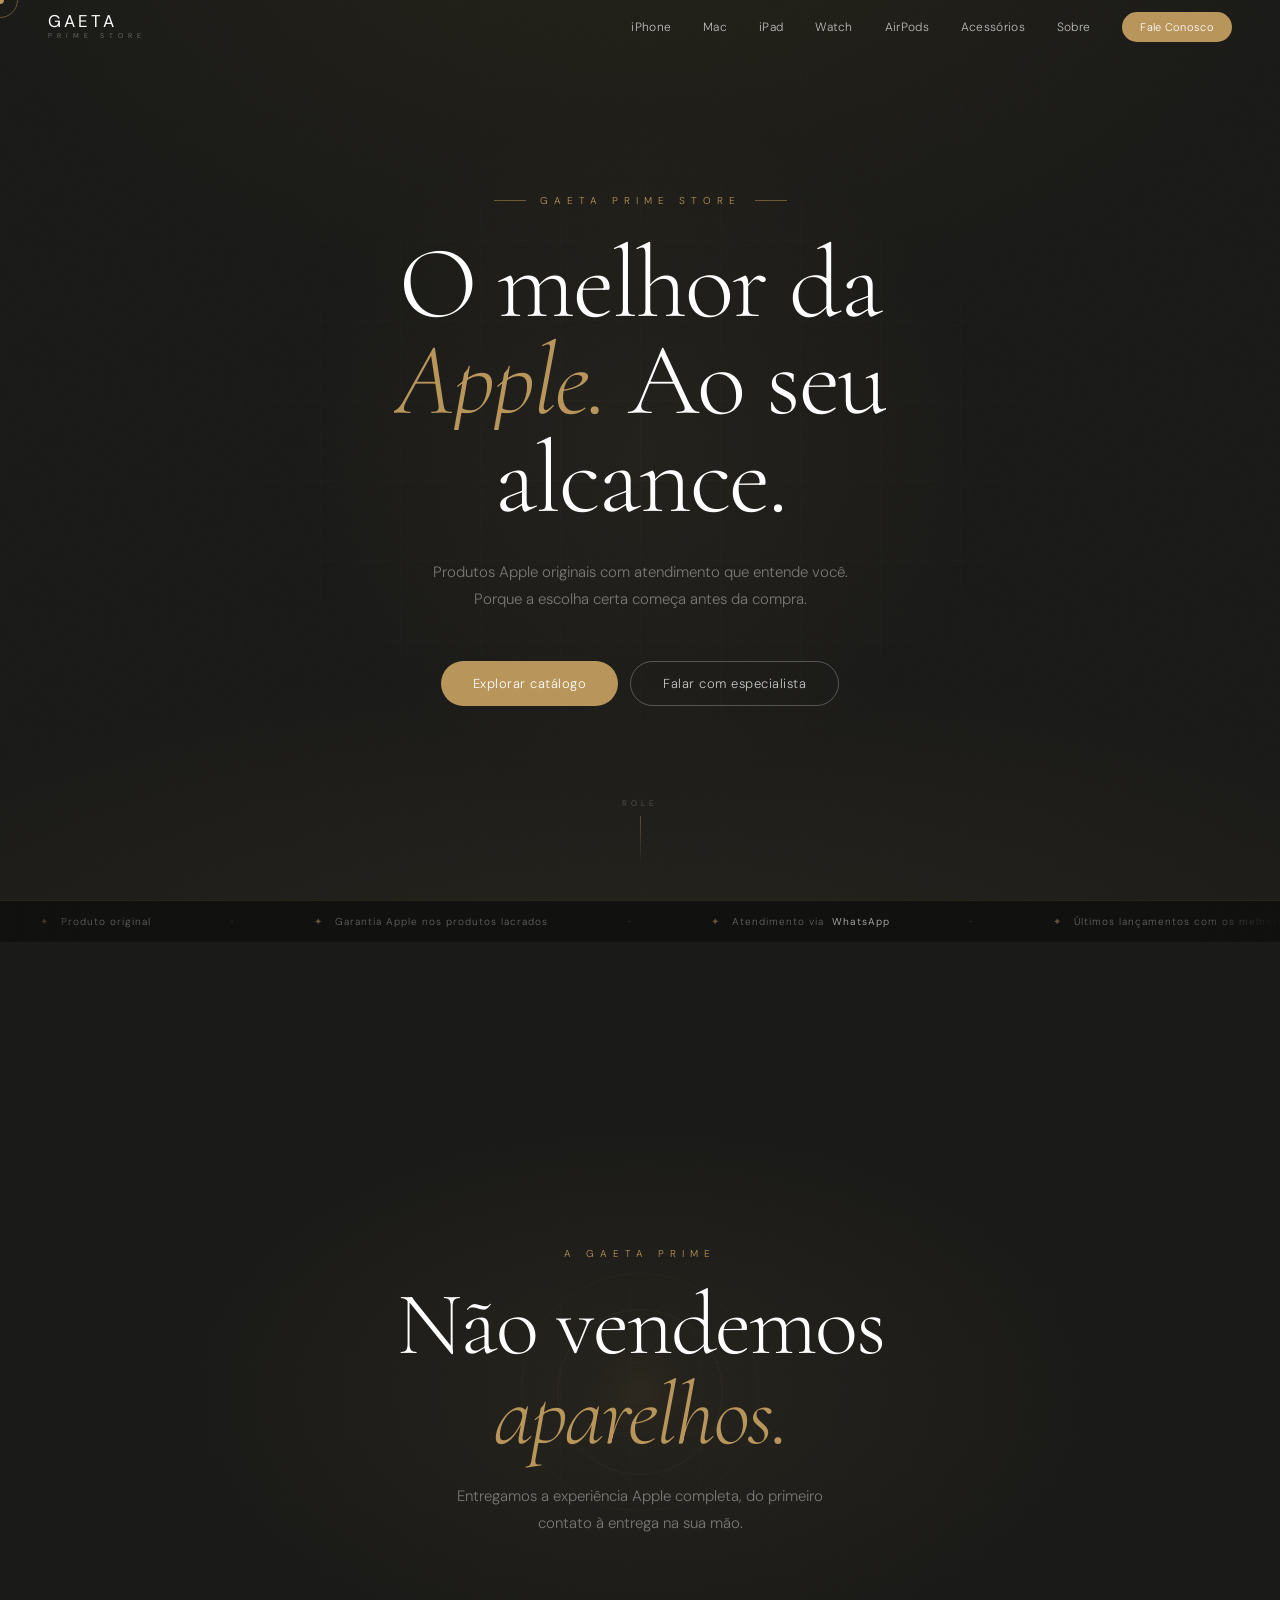
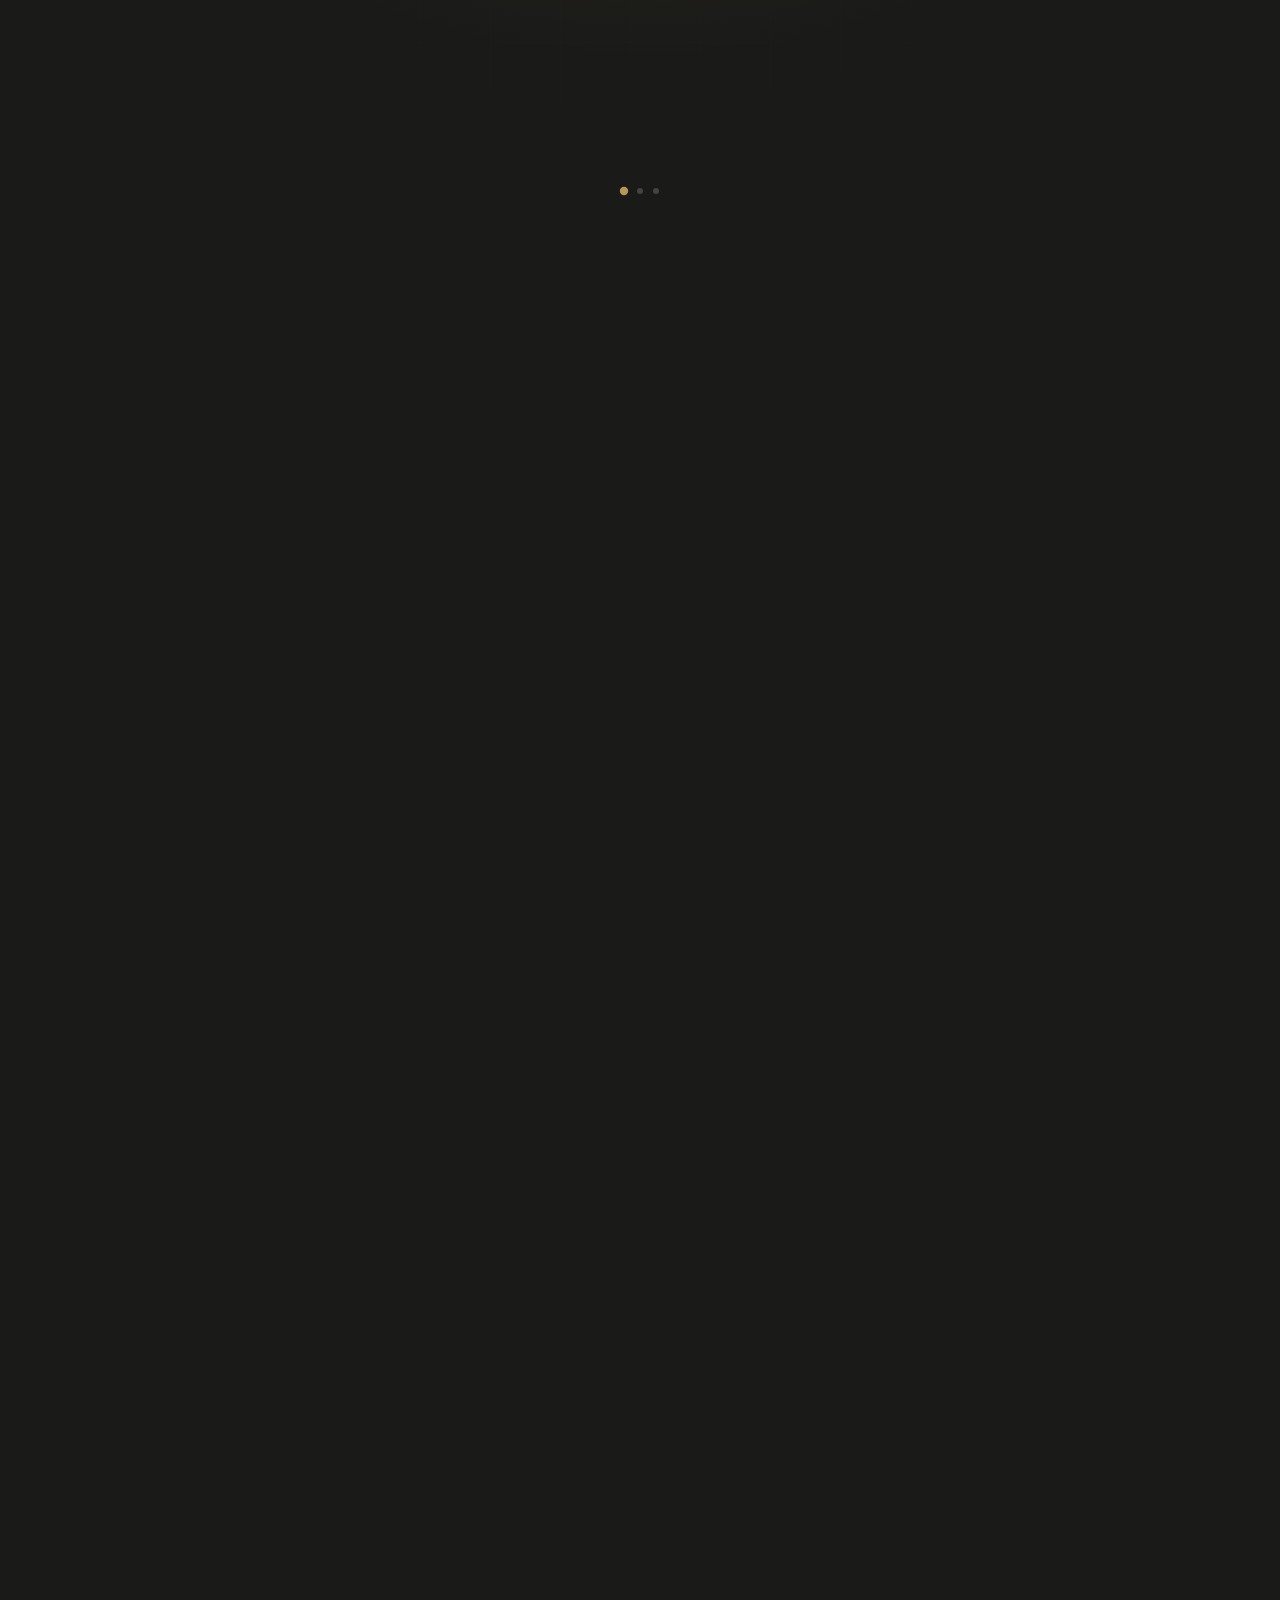
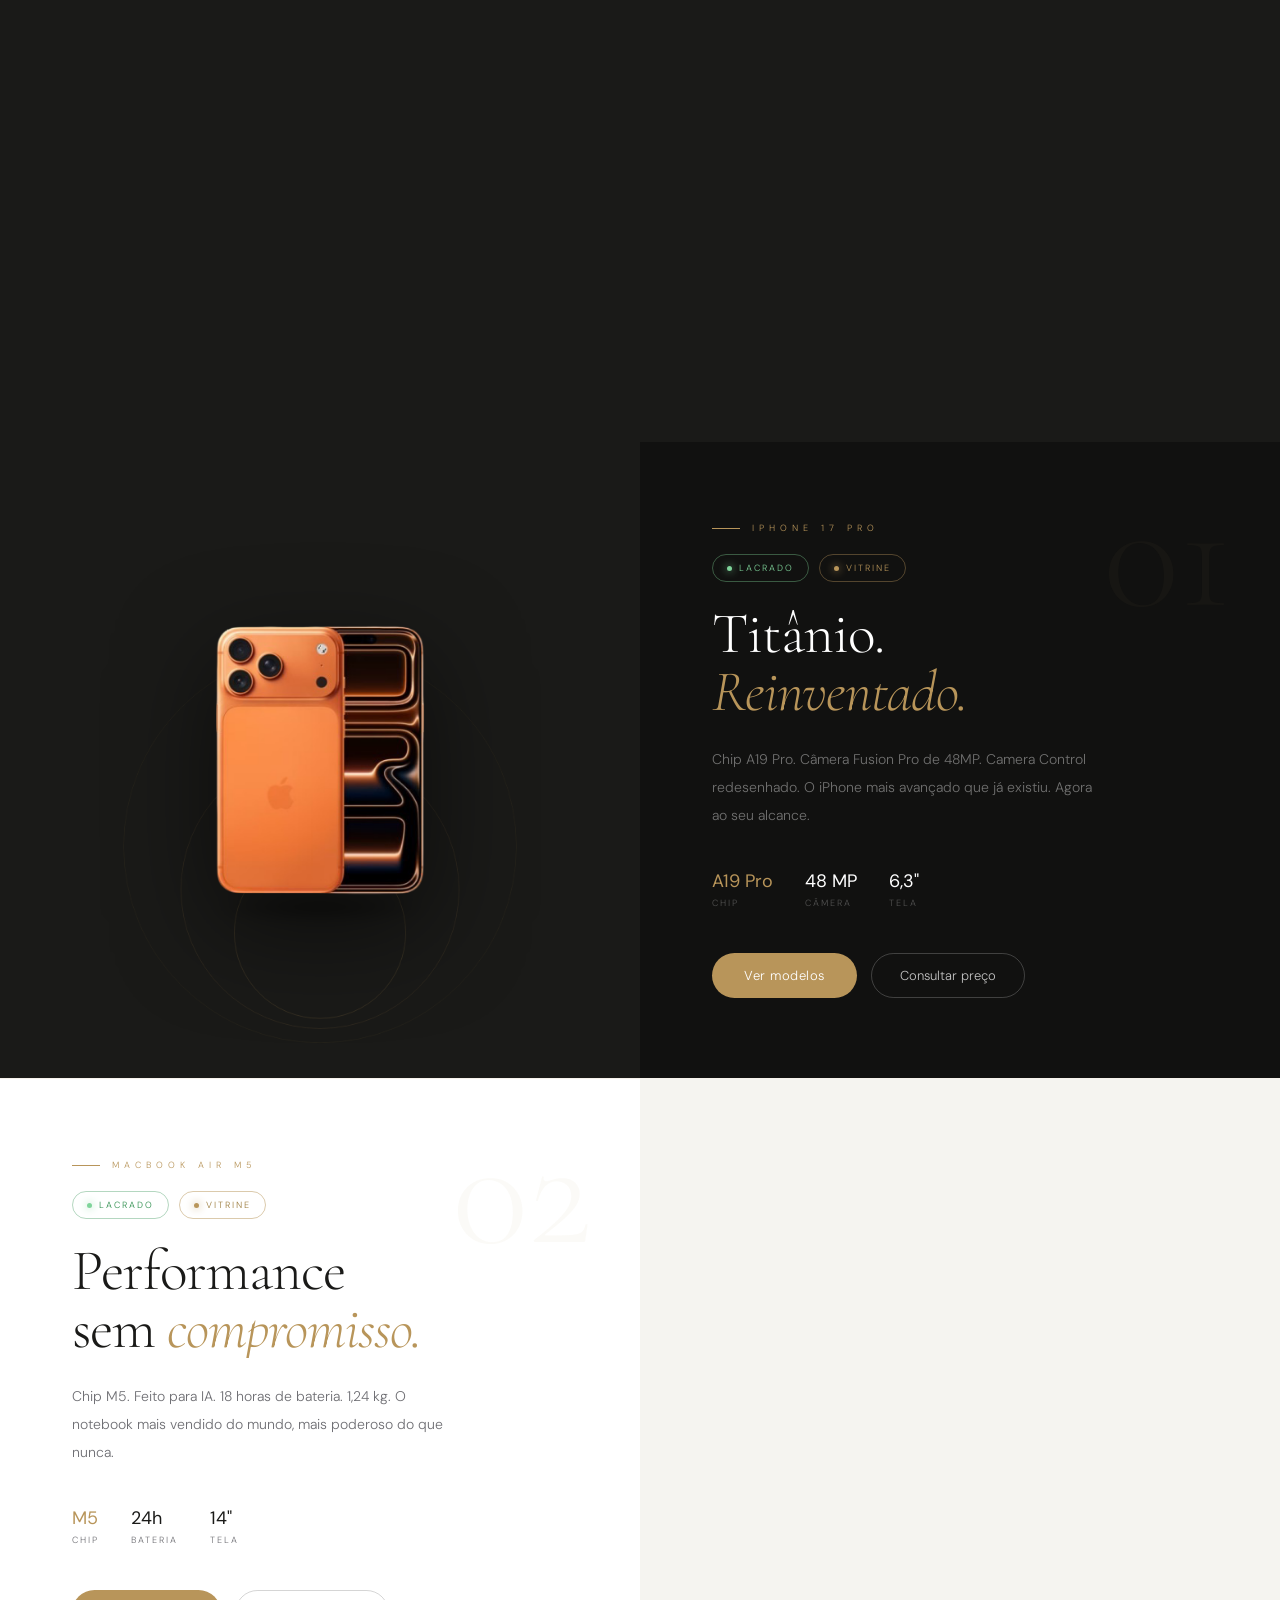
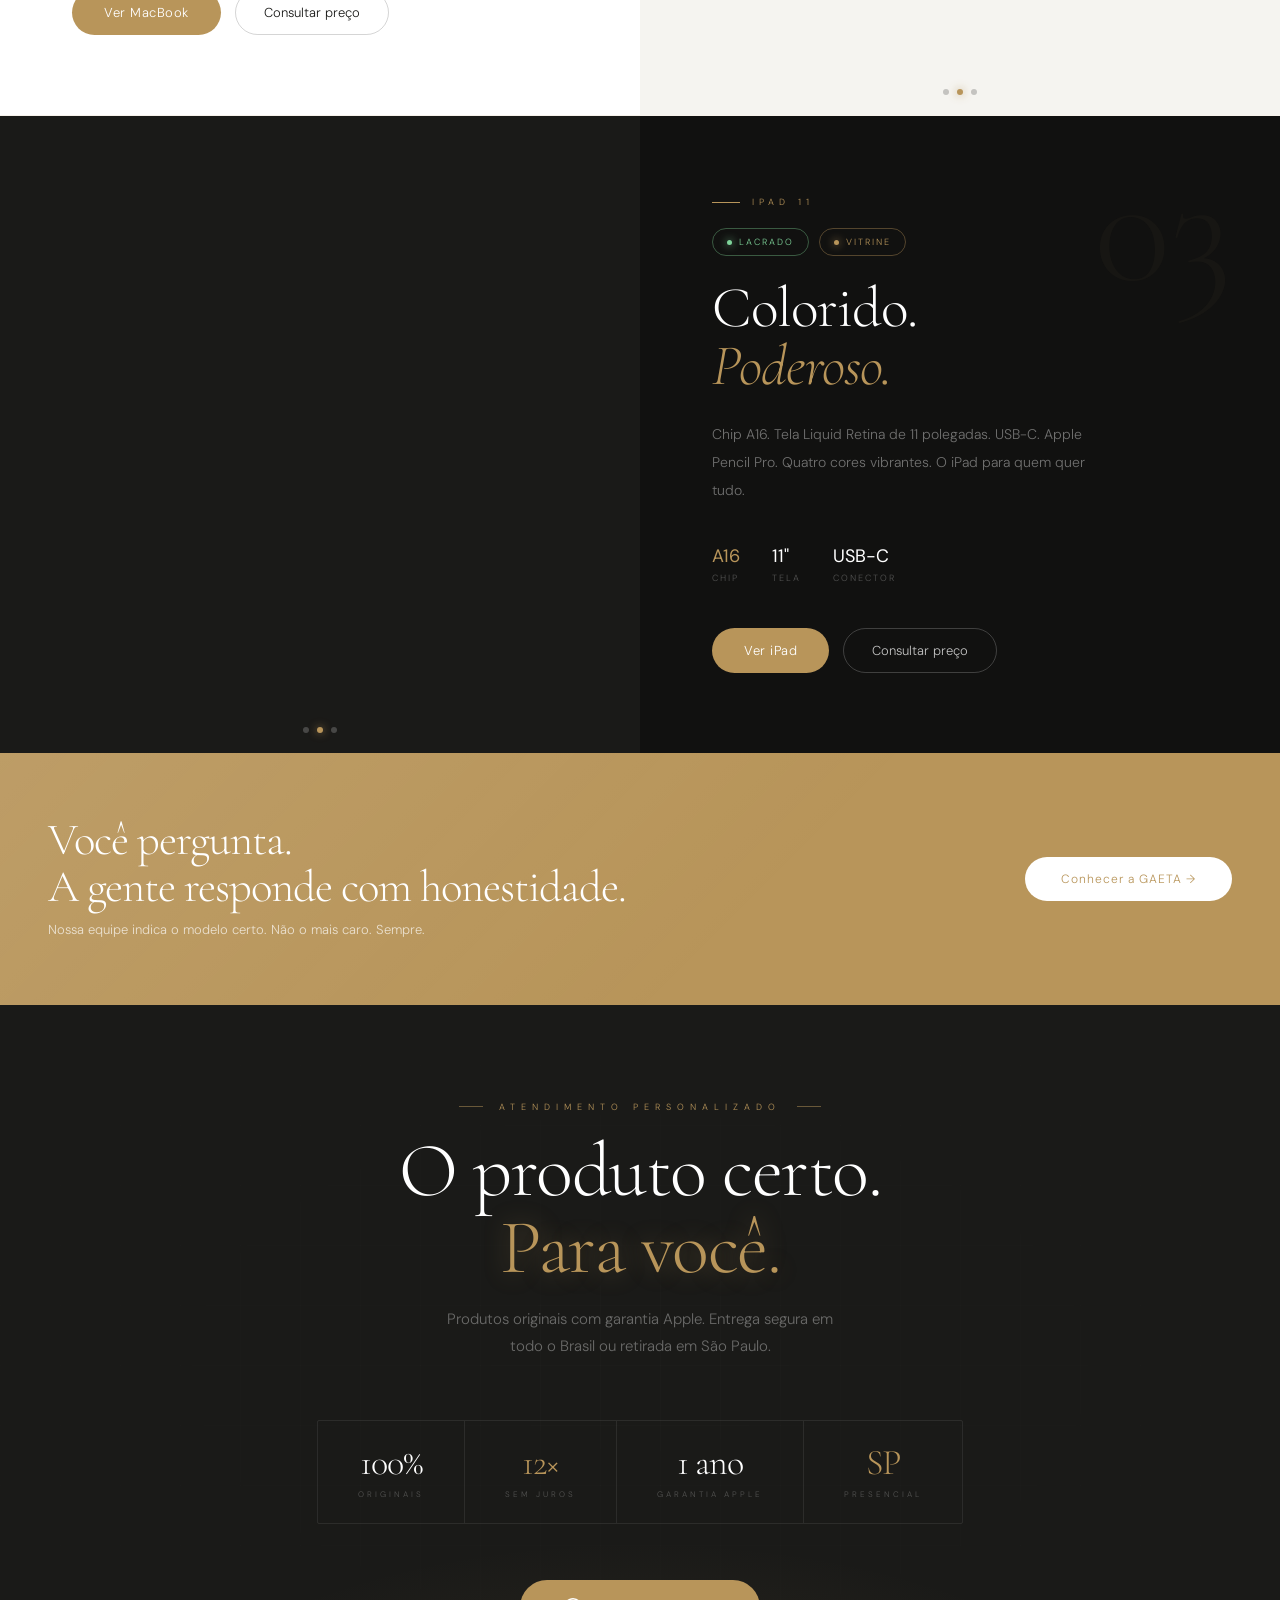
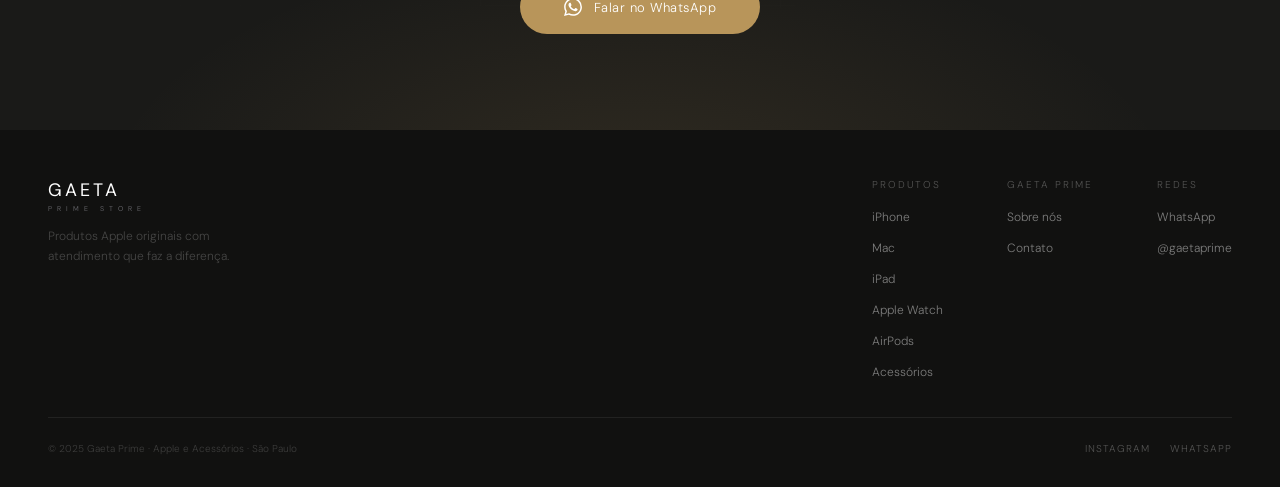
==== index.html @ e5842bb9 "Add files via upload" ====
<!DOCTYPE html>
<html lang="pt-BR">
<head>
  <meta charset="UTF-8">
  <meta name="viewport" content="width=device-width, initial-scale=1.0">
  <title>Gaeta Prime — Apple Premium Store</title>
  <link rel="icon" href="/favicon.ico" sizes="32x32">
<link rel="icon" href="/favicon.svg" type="image/svg+xml">
<link rel="apple-touch-icon" href="/apple-touch-icon.png">
  <link rel="preconnect" href="https://fonts.googleapis.com">
  <link rel="preconnect" href="https://fonts.gstatic.com" crossorigin>
  <link rel="stylesheet" href="https://fonts.googleapis.com/css2?family=Cormorant+Garamond:ital,wght@0,300;0,400;0,500;1,300;1,400&family=DM+Sans:wght@300;400;500&display=swap">
  <style>
    *,*::before,*::after{margin:0;padding:0;box-sizing:border-box}
    :root{
      --grafite:#1A1A18;--cobre:#B8955A;--cinza:#6E6E73;
      --borda:#D2D2D7;--off:#F5F4F0;--bege:#EAE6DF;
      --nav-h:52px;
      --ease:cubic-bezier(.4,0,.2,1);
      --ease-out:cubic-bezier(0,0,.2,1);
    }
    html{scroll-behavior:smooth;-webkit-font-smoothing:antialiased}
    body{font-family:'DM Sans',sans-serif;font-weight:300;color:var(--grafite);background:#fff;overflow-x:hidden}
    a{color:inherit;text-decoration:none}
    button{font-family:inherit;cursor:pointer;border:none;background:none}

    /* ── NAV ── */
    .nav{
      position:fixed;top:0;left:0;right:0;z-index:900;
      height:var(--nav-h);display:flex;align-items:center;justify-content:space-between;
      padding:0 48px;
      background:rgba(26,26,24,.0);
      backdrop-filter:blur(0px);
      border-bottom:0.5px solid rgba(255,255,255,0);
      transition:background .4s var(--ease),backdrop-filter .4s,border-color .4s;
    }
    .nav.scrolled{
      background:rgba(26,26,24,.9);
      backdrop-filter:saturate(180%) blur(20px);
      border-bottom-color:rgba(255,255,255,.06);
    }
    .nav-logo{display:flex;flex-direction:column;line-height:1}
    .nav-logo-g{font-size:17px;font-weight:400;letter-spacing:3px;color:#fff}
    .nav-logo-p{font-size:7px;letter-spacing:5px;color:rgba(255,255,255,.4);margin-top:2px}
    .nav-links{display:flex;gap:32px;list-style:none;align-items:center}
    .nav-links a{font-size:12px;letter-spacing:.3px;color:rgba(255,255,255,.7);transition:color .2s}
    .nav-links a:hover{color:#fff}
    .nav-wpp{font-size:11px!important;letter-spacing:1px;padding:8px 18px;background:var(--cobre);color:#fff!important;border-radius:999px;transition:background .2s!important}
    .nav-wpp:hover{background:#a07840!important}
    .nav-hamburger{display:none;flex-direction:column;gap:5px;padding:4px;z-index:1001}
    .nav-hamburger span{display:block;width:22px;height:1px;background:#fff;transition:all .3s var(--ease);transform-origin:center}
    .nav-hamburger.open span:nth-child(1){transform:translateY(6px) rotate(45deg)}
    .nav-hamburger.open span:nth-child(2){opacity:0;transform:scaleX(0)}
    .nav-hamburger.open span:nth-child(3){transform:translateY(-6px) rotate(-45deg)}
    .nav-mobile-menu{
      display:none;position:fixed;inset:0;z-index:800;
      background:rgba(26,26,24,.97);backdrop-filter:blur(20px);
      flex-direction:column;align-items:center;justify-content:center;
      opacity:0;pointer-events:none;transition:opacity .35s var(--ease);
    }
    .nav-mobile-menu.open{opacity:1;pointer-events:all}
    .nav-mobile-menu a{
      font-family:'Cormorant Garamond',serif;font-size:clamp(28px,7vw,44px);font-weight:300;
      color:rgba(255,255,255,.6);padding:12px 0;width:100%;text-align:center;
      border-bottom:0.5px solid rgba(255,255,255,.06);transition:color .2s;
    }
    .nav-mobile-menu a:hover{color:var(--cobre)}
    .nav-mobile-menu a.nav-wpp-mobile{font-family:'DM Sans',sans-serif;font-size:13px;letter-spacing:2px;color:var(--cobre);margin-top:28px;border:none;padding:0}
    @media(max-width:768px){
      .nav{padding:0 24px}
      .nav-links{display:none!important}
      .nav-hamburger{display:flex}
      .nav-mobile-menu{display:flex}
    }

    /* ── HERO ── */
    .hero{
      position:relative;height:100svh;min-height:680px;
      background:var(--grafite);
      display:flex;flex-direction:column;align-items:center;justify-content:center;
      overflow:hidden;
    }
    .hero-bg{
      position:absolute;inset:0;
      background:
        radial-gradient(ellipse 120% 60% at 50% 110%,rgba(184,149,90,.08) 0%,transparent 60%),
        radial-gradient(ellipse 80% 80% at 50% -20%,#252318 0%,var(--grafite) 70%);
    }
    /* Grade sutil */
    .hero-grid{
      position:absolute;inset:0;
      background-image:linear-gradient(rgba(255,255,255,.015) 1px,transparent 1px),linear-gradient(90deg,rgba(255,255,255,.015) 1px,transparent 1px);
      background-size:80px 80px;
      mask-image:radial-gradient(ellipse 80% 80% at 50% 50%,black 0%,transparent 100%);
      -webkit-mask-image:radial-gradient(ellipse 80% 80% at 50% 50%,black 0%,transparent 100%);
    }
    /* Luz que segue o mouse no hero */
    .hero-mouse-light{
      position:absolute;width:700px;height:700px;border-radius:50%;
      background:radial-gradient(circle,rgba(184,149,90,.06) 0%,transparent 70%);
      transform:translate(-50%,-50%);pointer-events:none;
      transition:left .8s ease,top .8s ease;
      left:50%;top:50%;
    }
    .hero-content{position:relative;z-index:2;text-align:center;padding:0 24px;display:flex;flex-direction:column;align-items:center}
    .hero-eyebrow{
      font-size:10px;letter-spacing:6px;color:var(--cobre);
      margin-bottom:28px;opacity:0;animation:fadeUp .8s ease .3s forwards;
      display:flex;align-items:center;gap:14px;
    }
    .hero-eyebrow::before,.hero-eyebrow::after{content:'';display:block;width:32px;height:.5px;background:var(--cobre);opacity:.5}
    .hero-h1{
      font-family:'Cormorant Garamond',serif;
      font-size:clamp(52px,8vw,110px);font-weight:300;
      color:#fff;letter-spacing:-2px;line-height:.95;margin-bottom:32px;
    }
    /* Cada linha do hero entra separada */
    .hero-line{display:block;overflow:hidden}
    .hero-line-inner{
      display:block;opacity:0;
      transform:translateY(100%) skewY(3deg);
      animation:lineIn .8s cubic-bezier(.16,1,.3,1) forwards;
    }
    .hero-line:nth-child(1) .hero-line-inner{animation-delay:.5s}
    .hero-line:nth-child(2) .hero-line-inner{animation-delay:.7s}
    .hero-line em{font-style:italic;color:var(--cobre)}
    .hero-sub{font-size:15px;color:rgba(255,255,255,.4);line-height:1.8;max-width:420px;margin:0 auto 48px;opacity:0;animation:fadeUp .8s ease 1s forwards}
    .hero-ctas{display:flex;gap:12px;flex-wrap:wrap;justify-content:center;opacity:0;animation:fadeUp .8s ease 1.2s forwards}
    .btn-primary{padding:14px 32px;border-radius:999px;background:var(--cobre);color:#fff;font-size:13px;letter-spacing:.5px;transition:background .2s,transform .2s}
    .btn-primary:hover{background:#a07840;transform:scale(1.03)}
    .btn-ghost{padding:13px 32px;border-radius:999px;background:transparent;color:rgba(255,255,255,.75);font-size:13px;letter-spacing:.5px;border:1px solid rgba(255,255,255,.25);transition:all .2s}
    .btn-ghost:hover{background:rgba(255,255,255,.1);color:#fff}
    .hero-scroll{
      position:absolute;bottom:36px;left:50%;transform:translateX(-50%);
      display:flex;flex-direction:column;align-items:center;gap:8px;
      opacity:0;animation:fadeIn 1s ease 1.8s forwards;z-index:3;
    }
    .hero-scroll span{font-size:8px;letter-spacing:4px;color:rgba(255,255,255,.25)}
    .hero-scroll-line{width:1px;height:48px;background:linear-gradient(to bottom,var(--cobre),transparent);opacity:.4;animation:scrollPulse 2s ease infinite}

    /* ── MARQUEE ── */
    .marquee-wrap{background:#111110;overflow:hidden;border-top:0.5px solid rgba(184,149,90,.15);padding:14px 0}
    .marquee-track{display:flex;white-space:nowrap;animation:marquee 5s linear infinite}
    .marquee-item{display:inline-flex;align-items:center;gap:8px;padding:0 40px;font-size:10px;color:rgba(255,255,255,.35);letter-spacing:1px;flex-shrink:0}
    .marquee-item strong{color:rgba(255,255,255,.6);font-weight:400}
    .mdot{color:var(--cobre);opacity:.5}

    /* ── PRODUTO CINEMA ── */
    .pc{
      display:grid;grid-template-columns:1fr 1fr;
     min-height:70svh;position:relative;overflow:hidden;
    }
    .pc+.pc{border-top:0.5px solid rgba(184,149,90,.12)}
    .pc.rev{direction:rtl}
    .pc.rev>*{direction:ltr}

    /* Visual com efeito parallax no produto */
    .pc-visual{
      display:flex;align-items:center;justify-content:center;
      position:relative;overflow:hidden;
    }
    /* Placeholder com anéis */
  .pc-ph{position:relative;display:flex;align-items:center;justify-content:center;width:100%;height:100%;min-height:70svh;transition:transform .15s linear;will-change:transform}
    .ring{position:absolute;border-radius:50%;border:0.5px solid;animation:ringPulse 5s ease-in-out infinite}
    .ring:nth-child(1){width:480px;height:480px;animation-delay:0s}
    .ring:nth-child(2){width:340px;height:340px;animation-delay:.7s}
    .ring:nth-child(3){width:210px;height:210px;animation-delay:1.4s}
    /* Produto flutuando */
    .pc-icon-wrap{position:relative;z-index:1;text-align:center;animation:float 6s ease-in-out infinite}
    .ph-label{font-size:7px;letter-spacing:4px;display:block;margin-top:14px}

    /* Texto com entrada por scroll */
    .pc-text{display:flex;flex-direction:column;justify-content:center;padding:80px 72px;position:relative}
    .pc-num{font-family:'Cormorant Garamond',serif;font-size:160px;font-weight:300;line-height:1;position:absolute;top:32px;right:48px;pointer-events:none;user-select:none;transition:opacity .6s}
    .pc-tag{font-size:9px;letter-spacing:5px;margin-bottom:20px;display:flex;align-items:center;gap:12px}
    .pc-tag::before{content:'';display:block;width:28px;height:.5px;flex-shrink:0}

    /* Título com stagger de linha */
    .pc-h{font-family:'Cormorant Garamond',serif;font-size:clamp(36px,4.5vw,64px);font-weight:300;line-height:1.0;letter-spacing:-1px;margin-bottom:24px}
    .pc-h .ln{display:block;overflow:hidden}
    .pc-h .ln-i{display:block;transform:translateY(110%);opacity:0;transition:transform .7s cubic-bezier(.16,1,.3,1),opacity .5s ease}

    .pc-p{font-size:14px;line-height:2;margin-bottom:40px;max-width:380px;opacity:0;transform:translateY(16px);transition:opacity .6s ease .2s,transform .6s ease .2s}
    .pc-specs{display:flex;gap:32px;margin-bottom:44px;opacity:0;transform:translateY(16px);transition:opacity .6s ease .35s,transform .6s ease .35s}
    .pc-spec-item{display:flex;flex-direction:column;gap:4px}
    .pc-spec-val{font-size:18px;font-weight:400}
    .pc-spec-label{font-size:9px;letter-spacing:2px}
    .pc-ctas{display:flex;gap:14px;align-items:center;flex-wrap:wrap;opacity:0;transform:translateY(16px);transition:opacity .6s ease .5s,transform .6s ease .5s}

    /* Quando visível — ativa as transições */
    .pc.in-view .pc-h .ln-i{transform:translateY(0);opacity:1}
    .pc.in-view .pc-h .ln:nth-child(2) .ln-i{transition-delay:.1s}
    .pc.in-view .pc-h .ln:nth-child(3) .ln-i{transition-delay:.2s}
    .pc.in-view .pc-p{opacity:1;transform:translateY(0)}
    .pc.in-view .pc-specs{opacity:1;transform:translateY(0)}
    .pc.in-view .pc-ctas{opacity:1;transform:translateY(0)}

    /* Temas */
    .dk .pc-visual{background:var(--grafite)}
    .dk .pc-text{background:#111110}
    .dk .pc-num{color:rgba(184,149,90,.04)}
    .dk .pc-tag{color:var(--cobre)}
    .dk .pc-tag::before{background:var(--cobre)}
    .dk .pc-h{color:#fff}
    .dk .pc-p{color:rgba(255,255,255,.4)}
    .dk .pc-spec-val{color:#fff}
    .dk .pc-spec-label{color:rgba(255,255,255,.28)}
    .dk .ring{border-color:rgba(184,149,90,.07)}
    .dk .ring:nth-child(2){border-color:rgba(184,149,90,.12)!important}
    .dk .ring:nth-child(3){border-color:rgba(184,149,90,.18)!important}
    .dk .ph-label{color:rgba(255,255,255,.18)}
    .dk .btn-ghost-dk{padding:13px 28px;border-radius:999px;border:1px solid rgba(255,255,255,.2);color:rgba(255,255,255,.75);font-size:13px;transition:all .2s}
    .dk .btn-ghost-dk:hover{background:rgba(255,255,255,.08);color:#fff}

    .lt .pc-visual{background:var(--off)}
    .lt .pc-text{background:#fff}
    .lt .pc-num{color:rgba(184,149,90,.05)}
    .lt .pc-tag{color:var(--cobre)}
    .lt .pc-tag::before{background:var(--cobre)}
    .lt .pc-h{color:var(--grafite)}
    .lt .pc-p{color:var(--cinza)}
    .lt .pc-spec-val{color:var(--grafite)}
    .lt .pc-spec-label{color:var(--cinza)}
    .lt .ring{border-color:rgba(184,149,90,.07)}
    .lt .ring:nth-child(2){border-color:rgba(184,149,90,.12)!important}
    .lt .ring:nth-child(3){border-color:rgba(184,149,90,.2)!important}
    .lt .ph-label{color:rgba(0,0,0,.22)}
    .lt .btn-ghost-lt{padding:13px 28px;border-radius:999px;border:1px solid rgba(26,26,24,.18);color:var(--grafite);font-size:13px;transition:all .2s}
    .lt .btn-ghost-lt:hover{background:var(--off)}

    /* ── FAIXA ── */
    .faixa{
      background:var(--cobre);padding:64px 48px;
      display:flex;align-items:center;justify-content:space-between;gap:32px;flex-wrap:wrap;
      position:relative;overflow:hidden;
    }
    /* Brilho sutil na faixa */
    .faixa::before{content:'';position:absolute;inset:0;background:linear-gradient(135deg,rgba(255,255,255,.08) 0%,transparent 60%)}
    .faixa h2{font-family:'Cormorant Garamond',serif;font-size:clamp(28px,3.5vw,48px);font-weight:300;color:#fff;letter-spacing:-1px;line-height:1.05}
    .faixa p{font-size:13px;color:rgba(255,255,255,.7);margin-top:8px;line-height:1.7}
    .faixa-btn{flex-shrink:0;padding:14px 36px;border-radius:999px;background:#fff;color:var(--cobre);font-size:12px;letter-spacing:1px;white-space:nowrap;transition:transform .2s,box-shadow .2s}
    .faixa-btn:hover{transform:scale(1.04);box-shadow:0 8px 32px rgba(0,0,0,.15)}

    /* ── WPP ── */
    .wpp{
      background:var(--grafite);
      display:flex;flex-direction:column;align-items:center;justify-content:center;
      text-align:center;padding:96px 48px;position:relative;overflow:hidden;
    }
    .wpp-bg{position:absolute;inset:0;background:radial-gradient(ellipse 70% 60% at 50% 110%,rgba(184,149,90,.14) 0%,transparent 60%)}
    .wpp-grid{position:absolute;inset:0;background-image:linear-gradient(rgba(255,255,255,.012) 1px,transparent 1px),linear-gradient(90deg,rgba(255,255,255,.012) 1px,transparent 1px);background-size:60px 60px;mask-image:radial-gradient(ellipse 70% 70% at 50% 50%,black 0%,transparent 100%);-webkit-mask-image:radial-gradient(ellipse 70% 70% at 50% 50%,black 0%,transparent 100%)}
    .wpp-c{position:relative;z-index:2}
    .wpp-ey{font-size:9px;letter-spacing:6px;color:var(--cobre);margin-bottom:20px;display:flex;align-items:center;justify-content:center;gap:16px}
    .wpp-ey::before,.wpp-ey::after{content:'';display:block;width:24px;height:.5px;background:var(--cobre);opacity:.5}
    .wpp-h{font-family:'Cormorant Garamond',serif;font-size:clamp(40px,6vw,80px);font-weight:300;color:#fff;letter-spacing:-1.5px;line-height:1.0;margin-bottom:20px}
    .wpp-h em{font-style:italic;color:var(--cobre)}
    .wpp-sub{font-size:15px;color:rgba(255,255,255,.35);line-height:1.8;max-width:400px;margin:0 auto 60px}
    .wpp-nums{display:flex;align-items:stretch;justify-content:center;border:0.5px solid rgba(255,255,255,.08);border-radius:2px;overflow:hidden;margin-bottom:56px;flex-wrap:wrap}
    .wn{padding:24px 40px;text-align:center;border-right:0.5px solid rgba(255,255,255,.08)}
    .wn:last-child{border-right:none}
    .wn-v{font-family:'Cormorant Garamond',serif;font-size:36px;font-weight:300;color:#fff;line-height:1;letter-spacing:-1px;display:block}
    .wn-v.gold{color:var(--cobre)}
    .wn-l{font-size:8px;letter-spacing:3px;color:rgba(255,255,255,.25);margin-top:8px;display:block}
    .btn-wpp-lg{display:inline-flex;align-items:center;gap:12px;background:var(--cobre);color:#fff;padding:18px 44px;border-radius:999px;font-size:13px;letter-spacing:.5px;transition:background .2s,transform .2s,box-shadow .3s}
    .btn-wpp-lg:hover{background:#a07840;transform:scale(1.04);box-shadow:0 12px 40px rgba(184,149,90,.3)}
    .btn-wpp-lg svg{width:18px;height:18px;flex-shrink:0}

    /* ── FOOTER ── */
    .footer{background:#111110;padding:48px 48px 32px}
    .footer-top{display:grid;grid-template-columns:1fr auto auto auto;gap:64px;padding-bottom:36px;border-bottom:0.5px solid rgba(255,255,255,.07);margin-bottom:24px}
    .footer-logo-g{font-size:18px;font-weight:400;letter-spacing:3px;color:#fff}
    .footer-logo-p{font-size:7px;letter-spacing:5px;color:var(--cinza);margin-top:2px;display:block}
    .footer-tagline{font-size:12px;color:rgba(255,255,255,.22);margin-top:14px;line-height:1.6;max-width:200px}
    .footer-col-title{font-size:10px;letter-spacing:2px;color:rgba(255,255,255,.28);margin-bottom:14px}
    .footer-col ul{list-style:none;display:flex;flex-direction:column;gap:10px}
    .footer-col a{font-size:12px;color:rgba(255,255,255,.45);transition:color .2s}
    .footer-col a:hover{color:#fff}
    .footer-bottom{display:flex;justify-content:space-between;align-items:center}
    .footer-copy{font-size:10px;color:rgba(255,255,255,.18)}
    .footer-social{display:flex;gap:20px}
    .footer-social a{font-size:10px;color:rgba(255,255,255,.28);letter-spacing:1px;transition:color .2s}
    .footer-social a:hover{color:var(--cobre)}
    @media(max-width:768px){
      .footer{padding:40px 24px 24px}
      .footer-top{grid-template-columns:1fr;gap:32px}
      .wpp{padding:72px 24px}
      .wpp-nums{flex-wrap:wrap}
      .wn{padding:16px 24px}
      .faixa{padding:48px 28px}
    }

    /* Responsivo produto cinema */
    @media(max-width:900px){
      .pc{grid-template-columns:1fr;min-height:auto}
      .pc.rev{direction:ltr}
      .pc-ph{min-height:300px}
      .ring:nth-child(1){width:260px;height:260px}
      .ring:nth-child(2){width:180px;height:180px}
      .ring:nth-child(3){width:110px;height:110px}
      .pc-text{padding:52px 32px}
      .pc-num{font-size:80px;top:16px;right:20px}
      .pc-specs{gap:20px}
    }
    @media(max-width:600px){
      .pc-specs{flex-direction:column;gap:14px}
      .wpp-nums{border:none;gap:2px}
      .wn{border:0.5px solid rgba(255,255,255,.08);border-radius:2px}
    }

    /* ── ANIMAÇÕES ── */
    @keyframes fadeUp{from{opacity:0;transform:translateY(24px)}to{opacity:1;transform:translateY(0)}}
    @keyframes fadeIn{from{opacity:0}to{opacity:1}}
    @keyframes lineIn{from{opacity:0;transform:translateY(100%) skewY(3deg)}to{opacity:1;transform:translateY(0) skewY(0)}}
    @keyframes marquee{from{transform:translateX(0)}to{transform:translateX(-5%)}}
    @keyframes scrollPulse{0%,100%{opacity:.3;transform:scaleY(1)}50%{opacity:.7;transform:scaleY(.8)}}
    @keyframes ringPulse{0%,100%{transform:scale(1);opacity:1}50%{transform:scale(1.04);opacity:.65}}
    @keyframes float{
      0%,100%{transform:translateY(0px) rotate(0deg)}
      33%{transform:translateY(-18px) rotate(.5deg)}
      66%{transform:translateY(-8px) rotate(-.3deg)}
    }
    @keyframes countUp{from{opacity:0;transform:translateY(12px)}to{opacity:1;transform:translateY(0)}}

    /* Elemento reveal genérico */
    .reveal{opacity:0;transform:translateY(36px);transition:opacity .8s var(--ease-out),transform .8s var(--ease-out)}
    .reveal.visible{opacity:1;transform:translateY(0)}

    /* ══ NOVOS EFEITOS ══ */
    .pc-icon-wrap{will-change:transform}

    /* Cursor dourado (desktop) */
    .cursor-dot{position:fixed;top:0;left:0;z-index:99999;pointer-events:none;width:8px;height:8px;border-radius:50%;background:var(--cobre);transform:translate(-50%,-50%);transition:width .25s,height .25s,opacity .25s}
    .cursor-ring{position:fixed;top:0;left:0;z-index:99998;pointer-events:none;width:36px;height:36px;border-radius:50%;border:1px solid rgba(184,149,90,.5);transform:translate(-50%,-50%);transition:width .3s var(--ease),height .3s var(--ease),border-color .3s,opacity .3s}
    .cursor-ring.hover{width:64px;height:64px;border-color:rgba(184,149,90,.9)}
    .cursor-dot.hover{width:4px;height:4px}
    @media(max-width:1024px){.cursor-dot,.cursor-ring{display:none}}

    /* Texto que acende no scroll */
    .glow-text .gw{color:rgba(255,255,255,.12);transition:color .4s var(--ease),text-shadow .4s var(--ease)}
    .glow-text .gw.lit{color:#fff}
    .glow-text .gw.gold{color:var(--cobre);text-shadow:0 0 24px rgba(184,149,90,.4)}

    /* Blur progressivo */
    .blur-in{filter:blur(14px);opacity:0;transform:scale(1.04);transition:filter 1s var(--ease),opacity 1s var(--ease),transform 1s var(--ease)}
    .blur-in.sharp{filter:blur(0);opacity:1;transform:scale(1)}

    /* Spotlight */
    .spotlight{position:relative}
    .spotlight::after{content:'';position:absolute;inset:0;pointer-events:none;background:radial-gradient(420px circle at var(--mx,50%) var(--my,50%),rgba(184,149,90,.1),transparent 45%);opacity:0;transition:opacity .4s;border-radius:inherit}
    .spotlight:hover::after{opacity:1}

    /* Glow pulsante no botão WhatsApp */
    .btn-wpp-lg{position:relative}
    .btn-wpp-lg::before{content:'';position:absolute;inset:-2px;border-radius:999px;background:var(--cobre);opacity:0;z-index:-1;animation:wppGlow 3s ease-in-out infinite}
    @keyframes wppGlow{0%,100%{opacity:0;transform:scale(1)}50%{opacity:.22;transform:scale(1.08);filter:blur(12px)}}

    /* ══ CAMADA PREMIUM ══ */

    /* Barra de progresso de leitura no topo */
    .scroll-progress{
      position:fixed;top:0;left:0;height:2px;width:0%;z-index:1000;
      background:linear-gradient(90deg,var(--cobre),#e0c088);
      box-shadow:0 0 12px rgba(184,149,90,.5);transition:width .1s linear;
    }

    /* Grão de filme sutil sobre tudo (textura premium) */
    .film-grain{
      position:fixed;inset:0;z-index:9000;pointer-events:none;opacity:.025;
      background-image:url("data:image/svg+xml,%3Csvg xmlns='http://www.w3.org/2000/svg' width='120' height='120'%3E%3Cfilter id='n'%3E%3CfeTurbulence type='fractalNoise' baseFrequency='.9' numOctaves='3'/%3E%3C/filter%3E%3Crect width='100%25' height='100%25' filter='url(%23n)'/%3E%3C/svg%3E");
      mix-blend-mode:overlay;
    }

    /* Badge de condição (lacrado / vitrine) */
    .cond-badges{display:flex;gap:10px;margin-bottom:24px;flex-wrap:wrap}
    .cond-badge{
      display:inline-flex;align-items:center;gap:7px;
      font-size:9px;letter-spacing:2px;padding:7px 14px;border-radius:999px;
      border:0.5px solid;opacity:0;transform:translateY(10px);
      transition:opacity .5s ease,transform .5s ease;
    }
    .pc.in-view .cond-badge{opacity:1;transform:translateY(0)}
    .pc.in-view .cond-badge:nth-child(2){transition-delay:.1s}
    .cond-badge .dot{width:5px;height:5px;border-radius:50%}
    .cb-lacrado{border-color:rgba(120,200,140,.4);color:#7fd49a}
    .cb-lacrado .dot{background:#7fd49a;box-shadow:0 0 8px #7fd49a}
    .cb-vitrine{border-color:rgba(184,149,90,.4);color:var(--cobre)}
    .cb-vitrine .dot{background:var(--cobre);box-shadow:0 0 8px var(--cobre)}
    .lt .cb-lacrado{border-color:rgba(42,140,74,.35);color:#2a8c4a}
    .lt .cb-vitrine{border-color:rgba(184,149,90,.5);color:#9a7a3a}

    /* Brilho que percorre a faixa dourada */
    .faixa{position:relative}
    .faixa-shine{
      position:absolute;top:0;left:-40%;width:40%;height:100%;
      background:linear-gradient(105deg,transparent,rgba(255,255,255,.18),transparent);
      animation:faixaShine 5s ease-in-out infinite;pointer-events:none;
    }
    @keyframes faixaShine{0%{left:-40%}55%,100%{left:120%}}

    /* Tilt 3D nos visuais de produto */
    .pc-visual{perspective:1200px}
    .pc-icon-wrap{transform-style:preserve-3d;transition:transform .2s var(--ease)}

    /* Aparição em cascata dos specs (override suave) */
    .pc-spec-item{opacity:0;transform:translateY(14px);transition:opacity .5s ease,transform .5s ease}
    .pc.in-view .pc-spec-item{opacity:1;transform:translateY(0)}
    .pc.in-view .pc-spec-item:nth-child(1){transition-delay:.45s}
    .pc.in-view .pc-spec-item:nth-child(2){transition-delay:.55s}
    .pc.in-view .pc-spec-item:nth-child(3){transition-delay:.65s}

    /* Marquee com leve fade nas bordas */
    .marquee-wrap{position:relative}
    .marquee-wrap::before,.marquee-wrap::after{
      content:'';position:absolute;top:0;bottom:0;width:80px;z-index:2;pointer-events:none;
    }
    .marquee-wrap::before{left:0;background:linear-gradient(to right,#111110,transparent)}
    .marquee-wrap::after{right:0;background:linear-gradient(to left,#111110,transparent)}

    /* Hero: respiração no brilho de fundo */
    .hero-bg{animation:heroBreath 8s ease-in-out infinite}
    @keyframes heroBreath{0%,100%{opacity:1}50%{opacity:.82}}

    /* ══ FOTO DE PRODUTO FLUTUANTE ══ */
    /* Quando a foto PNG chegar, troque o bloco SVG por: <div class="pc-foto-wrap"><img class="pc-foto" src="[data-uri]" alt="iPhone"><div class="pc-foto-shadow"></div></div> */
    .pc-foto-wrap{
      position:relative;z-index:1;
      display:flex;align-items:center;justify-content:center;
      animation:float 6s ease-in-out infinite;
    }
    .pc-foto{
      width:auto;max-width:92%;max-height:82svh;object-fit:contain;
      filter:drop-shadow(0 40px 60px rgba(0,0,0,.55));
      transition:transform .4s var(--ease);
    }
    .lt .pc-foto{filter:drop-shadow(0 40px 60px rgba(0,0,0,.22))}
    .pc-foto-shadow{
      position:absolute;bottom:8%;left:50%;transform:translateX(-50%);
      width:55%;height:24px;border-radius:50%;
      background:radial-gradient(ellipse,rgba(0,0,0,.45),transparent 70%);
      filter:blur(8px);z-index:-1;
      animation:shadowPulse 6s ease-in-out infinite;
    }
    .lt .pc-foto-shadow{background:radial-gradient(ellipse,rgba(0,0,0,.18),transparent 70%)}
    @keyframes shadowPulse{
      0%,100%{transform:translateX(-50%) scale(1);opacity:.8}
      33%{transform:translateX(-50%) scale(.82);opacity:.5}
      66%{transform:translateX(-50%) scale(.92);opacity:.65}
    }
    @media(max-width:900px){.pc-foto{max-height:55svh;max-width:88%}}

    /* Reduz movimento para quem prefere */
    @media(prefers-reduced-motion:reduce){
      *{animation-duration:.01ms!important;animation-iteration-count:1!important;transition-duration:.01ms!important}
    }

    /* ══ SEÇÃO STICKY (PIN SCROLL estilo Apple) ══ */
    .pin-section{
      position:relative;
      height:300vh; /* altura que controla a duração do pin */
      background:var(--grafite);
    }
    .pin-stage{
      position:sticky;top:0;height:100svh;overflow:hidden;
      display:flex;align-items:center;justify-content:center;
    }
    .pin-bg{
      position:absolute;inset:0;
      background:
        radial-gradient(ellipse 60% 50% at 50% 50%,rgba(184,149,90,.08) 0%,transparent 60%),
        var(--grafite);
    }
    .pin-grid{
      position:absolute;inset:0;
      background-image:linear-gradient(rgba(255,255,255,.012) 1px,transparent 1px),linear-gradient(90deg,rgba(255,255,255,.012) 1px,transparent 1px);
      background-size:70px 70px;
      mask-image:radial-gradient(ellipse 70% 70% at 50% 50%,black 0%,transparent 100%);
      -webkit-mask-image:radial-gradient(ellipse 70% 70% at 50% 50%,black 0%,transparent 100%);
    }
    /* Headline grande que aparece e some */
    .pin-headline{
      position:absolute;text-align:center;z-index:3;padding:0 24px;
      opacity:0;transform:translateY(40px) scale(.96);
      transition:opacity .6s var(--ease),transform .6s var(--ease);
      pointer-events:none;
    }
    .pin-headline.active{opacity:1;transform:translateY(0) scale(1)}
    .pin-eyebrow{font-size:10px;letter-spacing:6px;color:var(--cobre);margin-bottom:20px;display:block}
    .pin-h{
      font-family:'Cormorant Garamond',serif;
      font-size:clamp(40px,7vw,96px);font-weight:300;color:#fff;
      letter-spacing:-2px;line-height:1.0;
    }
    .pin-h em{font-style:italic;color:var(--cobre)}
    .pin-p{font-size:15px;color:rgba(255,255,255,.4);margin-top:24px;max-width:420px;margin-left:auto;margin-right:auto;line-height:1.8}
    /* Círculo dourado central que pulsa e escala com o scroll */
    .pin-orb{
      position:absolute;z-index:1;
      width:340px;height:340px;border-radius:50%;
      border:0.5px solid rgba(184,149,90,.2);
      display:flex;align-items:center;justify-content:center;
    }
    .pin-orb::before{
      content:'';position:absolute;width:70%;height:70%;border-radius:50%;
      border:0.5px solid rgba(184,149,90,.3);
    }
    .pin-orb::after{
      content:'';position:absolute;width:40%;height:40%;border-radius:50%;
      background:radial-gradient(circle,rgba(184,149,90,.15),transparent 70%);
    }
    /* Indicador de progresso do pin (pontos) */
    .pin-dots{position:absolute;bottom:48px;left:50%;transform:translateX(-50%);display:flex;gap:10px;z-index:4}
    .pin-dot{width:6px;height:6px;border-radius:50%;background:rgba(255,255,255,.18);transition:background .3s,transform .3s}
    .pin-dot.on{background:var(--cobre);transform:scale(1.4)}
    @media(max-width:768px){
      .pin-section{height:260vh}
      .pin-orb{width:220px;height:220px}
    }
  </style>
</head>
<body>

<div class="scroll-progress" id="scroll-progress"></div>
<div class="film-grain"></div>

<div class="cursor-ring" id="cursor-ring"></div>
<div class="cursor-dot" id="cursor-dot"></div>

<!-- NAV -->
<nav class="nav" id="nav">
  <a href="index.html" class="nav-logo">
    <span class="nav-logo-g">GAETA</span>
    <span class="nav-logo-p">PRIME STORE</span>
  </a>
  <ul class="nav-links">
    <li><a href="iphone.html">iPhone</a></li>
    <li><a href="mac.html">Mac</a></li>
    <li><a href="ipad.html">iPad</a></li>
    <li><a href="watch.html">Watch</a></li>
    <li><a href="airpods.html">AirPods</a></li>
    <li><a href="acessorios.html">Acessórios</a></li>
    <li><a href="sobre.html">Sobre</a></li>
    <li><a href="contato.html" class="nav-wpp">Fale Conosco</a></li>
  </ul>
  <button class="nav-hamburger" id="nav-hamburger" aria-label="Menu">
    <span></span><span></span><span></span>
  </button>
</nav>

<div class="nav-mobile-menu" id="nav-mobile-menu">
  <a href="index.html">Início</a><a href="iphone.html">iPhone</a><a href="mac.html">Mac</a>
  <a href="ipad.html">iPad</a><a href="watch.html">Watch</a><a href="airpods.html">AirPods</a>
  <a href="acessorios.html">Acessórios</a>
  <a href="sobre.html">Sobre</a><a href="contato.html" class="nav-wpp-mobile">FALE CONOSCO →</a>
</div>

<!-- HERO -->
<section class="hero" id="hero">
  <div class="hero-bg"></div>
  <div class="hero-grid"></div>
  <div class="hero-mouse-light" id="hero-light"></div>
  <div class="hero-content">
    <p class="hero-eyebrow">GAETA PRIME STORE</p>
    <h1 class="hero-h1">
      <span class="hero-line"><span class="hero-line-inner">O melhor da</span></span>
      <span class="hero-line"><span class="hero-line-inner"><em>Apple.</em> Ao seu</span></span>
      <span class="hero-line"><span class="hero-line-inner">alcance.</span></span>
    </h1>
    <p class="hero-sub">Produtos Apple originais com atendimento que entende você. Porque a escolha certa começa antes da compra.</p>
    <div class="hero-ctas">
      <a href="colecao.html" class="btn-primary">Explorar catálogo</a>
      <a href="contato.html" class="btn-ghost">Falar com especialista</a>
    </div>
  </div>
  <div class="hero-scroll">
    <span>ROLE</span>
    <div class="hero-scroll-line"></div>
  </div>
</section>

<!-- MARQUEE -->
<div class="marquee-wrap">
  <div class="marquee-track">
    <span class="marquee-item"><span class="mdot">✦</span>&nbsp;Produto original</span>
    <span class="marquee-item"><span class="mdot">·</span></span>
    <span class="marquee-item"><span class="mdot">✦</span>&nbsp;Garantia Apple nos produtos lacrados</span>
    <span class="marquee-item"><span class="mdot">·</span></span>
    <span class="marquee-item"><span class="mdot">✦</span>&nbsp;Atendimento via <strong>WhatsApp</strong></span>
    <span class="marquee-item"><span class="mdot">·</span></span>
    <span class="marquee-item"><span class="mdot">✦</span>&nbsp;Últimos lançamentos com os melhores preços</span>
    <span class="marquee-item"><span class="mdot">·</span></span>
    <span class="marquee-item"><span class="mdot">✦</span>&nbsp;Produto original</span>
    <span class="marquee-item"><span class="mdot">·</span></span>
    <span class="marquee-item"><span class="mdot">✦</span>&nbsp;Garantia Apple nos produtos lacrados</span>
    <span class="marquee-item"><span class="mdot">·</span></span>
    <span class="marquee-item"><span class="mdot">✦</span>&nbsp;Atendimento via <strong>WhatsApp</strong></span>
    <span class="marquee-item"><span class="mdot">·</span></span>
    <span class="marquee-item"><span class="mdot">✦</span>&nbsp;Últimos lançamentos com os melhores preços</span>
    <span class="marquee-item"><span class="mdot">·</span></span>
    <span class="marquee-item"><span class="mdot">✦</span>&nbsp;Produto original</span>
    <span class="marquee-item"><span class="mdot">·</span></span>
    <span class="marquee-item"><span class="mdot">✦</span>&nbsp;Garantia Apple nos produtos lacrados</span>
    <span class="marquee-item"><span class="mdot">·</span></span>
    <span class="marquee-item"><span class="mdot">✦</span>&nbsp;Atendimento via <strong>WhatsApp</strong></span>
    <span class="marquee-item"><span class="mdot">·</span></span>
    <span class="marquee-item"><span class="mdot">✦</span>&nbsp;Últimos lançamentos com os melhores preços</span>
    <span class="marquee-item"><span class="mdot">·</span></span>
    <span class="marquee-item"><span class="mdot">✦</span>&nbsp;Produto original</span>
    <span class="marquee-item"><span class="mdot">·</span></span>
    <span class="marquee-item"><span class="mdot">✦</span>&nbsp;Garantia Apple nos produtos lacrados</span>
    <span class="marquee-item"><span class="mdot">·</span></span>
    <span class="marquee-item"><span class="mdot">✦</span>&nbsp;Atendimento via <strong>WhatsApp</strong></span>
    <span class="marquee-item"><span class="mdot">·</span></span>
    <span class="marquee-item"><span class="mdot">✦</span>&nbsp;Últimos lançamentos com os melhores preços</span>
    <span class="marquee-item"><span class="mdot">·</span></span>
    <span class="marquee-item"><span class="mdot">✦</span>&nbsp;Produto original</span>
    <span class="marquee-item"><span class="mdot">·</span></span>
    <span class="marquee-item"><span class="mdot">✦</span>&nbsp;Garantia Apple nos produtos lacrados</span>
    <span class="marquee-item"><span class="mdot">·</span></span>
    <span class="marquee-item"><span class="mdot">✦</span>&nbsp;Atendimento via <strong>WhatsApp</strong></span>
    <span class="marquee-item"><span class="mdot">·</span></span>
    <span class="marquee-item"><span class="mdot">✦</span>&nbsp;Últimos lançamentos com os melhores preços</span>
    <span class="marquee-item"><span class="mdot">·</span></span>
    <span class="marquee-item"><span class="mdot">✦</span>&nbsp;Produto original</span>
    <span class="marquee-item"><span class="mdot">·</span></span>
    <span class="marquee-item"><span class="mdot">✦</span>&nbsp;Garantia Apple nos produtos lacrados</span>
    <span class="marquee-item"><span class="mdot">·</span></span>
    <span class="marquee-item"><span class="mdot">✦</span>&nbsp;Atendimento via <strong>WhatsApp</strong></span>
    <span class="marquee-item"><span class="mdot">·</span></span>
    <span class="marquee-item"><span class="mdot">✦</span>&nbsp;Últimos lançamentos com os melhores preços</span>
    <span class="marquee-item"><span class="mdot">·</span></span>
    <span class="marquee-item"><span class="mdot">✦</span>&nbsp;Produto original</span>
    <span class="marquee-item"><span class="mdot">·</span></span>
    <span class="marquee-item"><span class="mdot">✦</span>&nbsp;Garantia Apple nos produtos lacrados</span>
    <span class="marquee-item"><span class="mdot">·</span></span>
    <span class="marquee-item"><span class="mdot">✦</span>&nbsp;Atendimento via <strong>WhatsApp</strong></span>
    <span class="marquee-item"><span class="mdot">·</span></span>
    <span class="marquee-item"><span class="mdot">✦</span>&nbsp;Últimos lançamentos com os melhores preços</span>
    <span class="marquee-item"><span class="mdot">·</span></span>
    <span class="marquee-item"><span class="mdot">✦</span>&nbsp;Produto original</span>
    <span class="marquee-item"><span class="mdot">·</span></span>
    <span class="marquee-item"><span class="mdot">✦</span>&nbsp;Garantia Apple nos produtos lacrados</span>
    <span class="marquee-item"><span class="mdot">·</span></span>
    <span class="marquee-item"><span class="mdot">✦</span>&nbsp;Atendimento via <strong>WhatsApp</strong></span>
    <span class="marquee-item"><span class="mdot">·</span></span>
    <span class="marquee-item"><span class="mdot">✦</span>&nbsp;Últimos lançamentos com os melhores preços</span>
    <span class="marquee-item"><span class="mdot">·</span></span>
    <span class="marquee-item"><span class="mdot">✦</span>&nbsp;Produto original</span>
    <span class="marquee-item"><span class="mdot">·</span></span>
    <span class="marquee-item"><span class="mdot">✦</span>&nbsp;Garantia Apple nos produtos lacrados</span>
    <span class="marquee-item"><span class="mdot">·</span></span>
    <span class="marquee-item"><span class="mdot">✦</span>&nbsp;Atendimento via <strong>WhatsApp</strong></span>
    <span class="marquee-item"><span class="mdot">·</span></span>
    <span class="marquee-item"><span class="mdot">✦</span>&nbsp;Últimos lançamentos com os melhores preços</span>
    <span class="marquee-item"><span class="mdot">·</span></span>
    <span class="marquee-item"><span class="mdot">✦</span>&nbsp;Produto original</span>
    <span class="marquee-item"><span class="mdot">·</span></span>
    <span class="marquee-item"><span class="mdot">✦</span>&nbsp;Garantia Apple nos produtos lacrados</span>
    <span class="marquee-item"><span class="mdot">·</span></span>
    <span class="marquee-item"><span class="mdot">✦</span>&nbsp;Atendimento via <strong>WhatsApp</strong></span>
    <span class="marquee-item"><span class="mdot">·</span></span>
    <span class="marquee-item"><span class="mdot">✦</span>&nbsp;Últimos lançamentos com os melhores preços</span>
    <span class="marquee-item"><span class="mdot">·</span></span>
    <span class="marquee-item"><span class="mdot">✦</span>&nbsp;Produto original</span>
    <span class="marquee-item"><span class="mdot">·</span></span>
    <span class="marquee-item"><span class="mdot">✦</span>&nbsp;Garantia Apple nos produtos lacrados</span>
    <span class="marquee-item"><span class="mdot">·</span></span>
    <span class="marquee-item"><span class="mdot">✦</span>&nbsp;Atendimento via <strong>WhatsApp</strong></span>
    <span class="marquee-item"><span class="mdot">·</span></span>
    <span class="marquee-item"><span class="mdot">✦</span>&nbsp;Últimos lançamentos com os melhores preços</span>
    <span class="marquee-item"><span class="mdot">·</span></span>
    <span class="marquee-item"><span class="mdot">✦</span>&nbsp;Produto original</span>
    <span class="marquee-item"><span class="mdot">·</span></span>
    <span class="marquee-item"><span class="mdot">✦</span>&nbsp;Garantia Apple nos produtos lacrados</span>
    <span class="marquee-item"><span class="mdot">·</span></span>
    <span class="marquee-item"><span class="mdot">✦</span>&nbsp;Atendimento via <strong>WhatsApp</strong></span>
    <span class="marquee-item"><span class="mdot">·</span></span>
    <span class="marquee-item"><span class="mdot">✦</span>&nbsp;Últimos lançamentos com os melhores preços</span>
    <span class="marquee-item"><span class="mdot">·</span></span>
    <span class="marquee-item"><span class="mdot">✦</span>&nbsp;Produto original</span>
    <span class="marquee-item"><span class="mdot">·</span></span>
    <span class="marquee-item"><span class="mdot">✦</span>&nbsp;Garantia Apple nos produtos lacrados</span>
    <span class="marquee-item"><span class="mdot">·</span></span>
    <span class="marquee-item"><span class="mdot">✦</span>&nbsp;Atendimento via <strong>WhatsApp</strong></span>
    <span class="marquee-item"><span class="mdot">·</span></span>
    <span class="marquee-item"><span class="mdot">✦</span>&nbsp;Últimos lançamentos com os melhores preços</span>
    <span class="marquee-item"><span class="mdot">·</span></span>
    <span class="marquee-item"><span class="mdot">✦</span>&nbsp;Produto original</span>
    <span class="marquee-item"><span class="mdot">·</span></span>
    <span class="marquee-item"><span class="mdot">✦</span>&nbsp;Garantia Apple nos produtos lacrados</span>
    <span class="marquee-item"><span class="mdot">·</span></span>
    <span class="marquee-item"><span class="mdot">✦</span>&nbsp;Atendimento via <strong>WhatsApp</strong></span>
    <span class="marquee-item"><span class="mdot">·</span></span>
    <span class="marquee-item"><span class="mdot">✦</span>&nbsp;Últimos lançamentos com os melhores preços</span>
    <span class="marquee-item"><span class="mdot">·</span></span>
    <span class="marquee-item"><span class="mdot">✦</span>&nbsp;Produto original</span>
    <span class="marquee-item"><span class="mdot">·</span></span>
    <span class="marquee-item"><span class="mdot">✦</span>&nbsp;Garantia Apple nos produtos lacrados</span>
    <span class="marquee-item"><span class="mdot">·</span></span>
    <span class="marquee-item"><span class="mdot">✦</span>&nbsp;Atendimento via <strong>WhatsApp</strong></span>
    <span class="marquee-item"><span class="mdot">·</span></span>
    <span class="marquee-item"><span class="mdot">✦</span>&nbsp;Últimos lançamentos com os melhores preços</span>
    <span class="marquee-item"><span class="mdot">·</span></span>
    <span class="marquee-item"><span class="mdot">✦</span>&nbsp;Produto original</span>
    <span class="marquee-item"><span class="mdot">·</span></span>
    <span class="marquee-item"><span class="mdot">✦</span>&nbsp;Garantia Apple nos produtos lacrados</span>
    <span class="marquee-item"><span class="mdot">·</span></span>
    <span class="marquee-item"><span class="mdot">✦</span>&nbsp;Atendimento via <strong>WhatsApp</strong></span>
    <span class="marquee-item"><span class="mdot">·</span></span>
    <span class="marquee-item"><span class="mdot">✦</span>&nbsp;Últimos lançamentos com os melhores preços</span>
    <span class="marquee-item"><span class="mdot">·</span></span>
    <span class="marquee-item"><span class="mdot">✦</span>&nbsp;Produto original</span>
    <span class="marquee-item"><span class="mdot">·</span></span>
    <span class="marquee-item"><span class="mdot">✦</span>&nbsp;Garantia Apple nos produtos lacrados</span>
    <span class="marquee-item"><span class="mdot">·</span></span>
    <span class="marquee-item"><span class="mdot">✦</span>&nbsp;Atendimento via <strong>WhatsApp</strong></span>
    <span class="marquee-item"><span class="mdot">·</span></span>
    <span class="marquee-item"><span class="mdot">✦</span>&nbsp;Últimos lançamentos com os melhores preços</span>
    <span class="marquee-item"><span class="mdot">·</span></span>
    <span class="marquee-item"><span class="mdot">✦</span>&nbsp;Produto original</span>
    <span class="marquee-item"><span class="mdot">·</span></span>
    <span class="marquee-item"><span class="mdot">✦</span>&nbsp;Garantia Apple nos produtos lacrados</span>
    <span class="marquee-item"><span class="mdot">·</span></span>
    <span class="marquee-item"><span class="mdot">✦</span>&nbsp;Atendimento via <strong>WhatsApp</strong></span>
    <span class="marquee-item"><span class="mdot">·</span></span>
    <span class="marquee-item"><span class="mdot">✦</span>&nbsp;Últimos lançamentos com os melhores preços</span>
    <span class="marquee-item"><span class="mdot">·</span></span>
    <span class="marquee-item"><span class="mdot">✦</span>&nbsp;Produto original</span>
    <span class="marquee-item"><span class="mdot">·</span></span>
    <span class="marquee-item"><span class="mdot">✦</span>&nbsp;Garantia Apple nos produtos lacrados</span>
    <span class="marquee-item"><span class="mdot">·</span></span>
    <span class="marquee-item"><span class="mdot">✦</span>&nbsp;Atendimento via <strong>WhatsApp</strong></span>
    <span class="marquee-item"><span class="mdot">·</span></span>
    <span class="marquee-item"><span class="mdot">✦</span>&nbsp;Últimos lançamentos com os melhores preços</span>
    <span class="marquee-item"><span class="mdot">·</span></span>
    <span class="marquee-item"><span class="mdot">✦</span>&nbsp;Produto original</span>
    <span class="marquee-item"><span class="mdot">·</span></span>
    <span class="marquee-item"><span class="mdot">✦</span>&nbsp;Garantia Apple nos produtos lacrados</span>
    <span class="marquee-item"><span class="mdot">·</span></span>
    <span class="marquee-item"><span class="mdot">✦</span>&nbsp;Atendimento via <strong>WhatsApp</strong></span>
    <span class="marquee-item"><span class="mdot">·</span></span>
    <span class="marquee-item"><span class="mdot">✦</span>&nbsp;Últimos lançamentos com os melhores preços</span>
    <span class="marquee-item"><span class="mdot">·</span></span>
  </div>
</div>

<!-- ══ SEÇÃO STICKY (PIN SCROLL) ══ -->
<section class="pin-section" id="pin">
  <div class="pin-stage">
    <div class="pin-bg"></div>
    <div class="pin-grid"></div>
    <div class="pin-orb" id="pin-orb"></div>

    <div class="pin-headline active" data-pin="0">
      <span class="pin-eyebrow">A GAETA PRIME</span>
      <h2 class="pin-h">Não vendemos<br><em>aparelhos.</em></h2>
      <p class="pin-p">Entregamos a experiência Apple completa, do primeiro contato à entrega na sua mão.</p>
    </div>

    <div class="pin-headline" data-pin="1">
      <span class="pin-eyebrow">CURADORIA</span>
      <h2 class="pin-h">Cada produto,<br><em>escolhido a dedo.</em></h2>
      <p class="pin-p">Lacrados ou de vitrine em estado impecável. Você sempre sabe o que está levando.</p>
    </div>

    <div class="pin-headline" data-pin="2">
      <span class="pin-eyebrow">CONFIANÇA</span>
      <h2 class="pin-h">O melhor da Apple.<br><em>Ao seu alcance.</em></h2>
      <p class="pin-p">Garantia Apple, atendimento humano e as melhores condições do mercado.</p>
    </div>

    <div class="pin-dots">
      <div class="pin-dot on"></div>
      <div class="pin-dot"></div>
      <div class="pin-dot"></div>
    </div>
  </div>
</section>

<!-- PRODUTO 1 — iPhone -->
<div class="pc dk" data-pc>
  <div class="pc-visual">
    <div class="pc-ph">
      <div class="ring"></div><div class="ring"></div><div class="ring"></div>
      <div class="pc-foto-wrap"><img class="pc-foto" src="[data-uri]" alt="iPhone 17 Pro laranja"><div class="pc-foto-shadow"></div></div>
    </div>
  </div>
  <div class="pc-text">
    <span class="pc-num">01</span>
    <span class="pc-tag">IPHONE 17 PRO</span>
    <div class="cond-badges"><span class="cond-badge cb-lacrado"><span class="dot"></span>LACRADO</span><span class="cond-badge cb-vitrine"><span class="dot"></span>VITRINE</span></div>
    <h2 class="pc-h">
      <span class="ln"><span class="ln-i">Titânio.</span></span>
      <span class="ln"><span class="ln-i"><em style="font-style:italic;color:var(--cobre)">Reinventado.</em></span></span>
    </h2>
    <p class="pc-p">Chip A19 Pro. Câmera Fusion Pro de 48MP. Camera Control redesenhado. O iPhone mais avançado que já existiu. Agora ao seu alcance.</p>
    <div class="pc-specs">
      <div class="pc-spec-item"><span class="pc-spec-val" style="color:var(--cobre)">A19 Pro</span><span class="pc-spec-label">CHIP</span></div>
      <div class="pc-spec-item"><span class="pc-spec-val" data-count="48" data-suffix=" MP">0 MP</span><span class="pc-spec-label">CÂMERA</span></div>
      <div class="pc-spec-item"><span class="pc-spec-val">6,3"</span><span class="pc-spec-label">TELA</span></div>
    </div>
    <div class="pc-ctas">
      <a href="iphone.html" class="btn-primary">Ver modelos</a>
      <a href="https://wa.me/5511999999999" target="_blank" rel="noopener" class="btn-ghost-dk">Consultar preço</a>
    </div>
  </div>
</div>

<!-- PRODUTO 2 — MacBook -->
<div class="pc lt rev" data-pc>
 <div class="pc-visual" id="mac-visual" style="position:relative;overflow:hidden;">
    <div style="position:relative;z-index:1;width:100%;height:100%;display:flex;align-items:center;justify-content:center;padding:32px;">
      <img id="mac-img" src="[data-uri]"
        style="max-width:90%;max-height:58svh;object-fit:contain;
               filter:drop-shadow(0 32px 48px rgba(0,0,0,.18));
               animation:floatPhone 6s ease-in-out infinite;
               transition:opacity .4s ease;cursor:pointer;"
        alt="MacBook Air">
    </div>
    <!-- Dots de navegação das fotos -->
    <div style="position:absolute;bottom:20px;left:50%;transform:translateX(-50%);display:flex;gap:8px;z-index:3;">
      <button onclick="macImg(0)" id="md0"
        style="width:6px;height:6px;border-radius:50%;background:var(--cobre);border:none;cursor:pointer;box-shadow:0 0 8px rgba(184,149,90,.8);"></button>
      <button onclick="macImg(1)" id="md1"
        style="width:6px;height:6px;border-radius:50%;background:rgba(0,0,0,.2);border:none;cursor:pointer;"></button>
      <button onclick="macImg(2)" id="md2"
        style="width:6px;height:6px;border-radius:50%;background:rgba(0,0,0,.2);border:none;cursor:pointer;"></button>
    </div>
  </div>
  <div class="pc-text">
    <span class="pc-num">02</span>
    <span class="pc-tag">MACBOOK AIR M5</span>
    <div class="cond-badges"><span class="cond-badge cb-lacrado"><span class="dot"></span>LACRADO</span><span class="cond-badge cb-vitrine"><span class="dot"></span>VITRINE</span></div>
    <h2 class="pc-h">
      <span class="ln"><span class="ln-i">Performance</span></span>
      <span class="ln"><span class="ln-i">sem <em style="font-style:italic;color:var(--cobre)">compromisso.</em></span></span>
    </h2>
    <p class="pc-p">Chip M5. Feito para IA. 18 horas de bateria. 1,24 kg. O notebook mais vendido do mundo, mais poderoso do que nunca.</p>
    <div class="pc-specs">
      <div class="pc-spec-item"><span class="pc-spec-val" style="color:var(--cobre)">M5</span><span class="pc-spec-label">CHIP</span></div>
      <div class="pc-spec-item"><span class="pc-spec-val" data-count="24" data-suffix="h">0h</span><span class="pc-spec-label">BATERIA</span></div>
      <div class="pc-spec-item"><span class="pc-spec-val">14"</span><span class="pc-spec-label">TELA</span></div>
    </div>
    <div class="pc-ctas">
      <a href="mac.html" class="btn-primary">Ver MacBook</a>
      <a href="https://wa.me/5511999999999" target="_blank" rel="noopener" class="btn-ghost-lt">Consultar preço</a>
    </div>
  </div>
</div>

<!-- PRODUTO 3 — iPad -->
<div class="pc dk" data-pc>
<div class="pc-visual" id="ipad-visual" style="position:relative;overflow:hidden;padding-bottom:40px;">
    <img id="ipad-main-img"
      src="img/ipad-1.webp"
      style="max-width:90%;max-height:56svh;object-fit:contain;
             filter:drop-shadow(0 24px 40px rgba(0,0,0,.45));
             animation:floatPhone 6s ease-in-out infinite;
             transition:opacity .35s ease;"
      alt="iPad 11">
   <div style="position:absolute;bottom:20px;left:50%;transform:translateX(-50%);display:flex;gap:8px;z-index:3;">
  <button onclick="ipadThumb(0)" id="it0"
    style="width:6px;height:6px;border-radius:50%;background:var(--cobre);border:none;cursor:pointer;box-shadow:0 0 8px rgba(184,149,90,.8);"></button>
  <button onclick="ipadThumb(1)" id="it1"
    style="width:6px;height:6px;border-radius:50%;background:rgba(255,255,255,.2);border:none;cursor:pointer;"></button>
  <button onclick="ipadThumb(2)" id="it2"
    style="width:6px;height:6px;border-radius:50%;background:rgba(255,255,255,.2);border:none;cursor:pointer;"></button>
</div>
  </div>
  <div class="pc-text">
    <span class="pc-num">03</span>
    <span class="pc-tag">IPAD 11</span>
    <div class="cond-badges"><span class="cond-badge cb-lacrado"><span class="dot"></span>LACRADO</span><span class="cond-badge cb-vitrine"><span class="dot"></span>VITRINE</span></div>
    <h2 class="pc-h">
      <span class="ln"><span class="ln-i">Colorido.</span></span>
      <span class="ln"><span class="ln-i"><em style="font-style:italic;color:var(--cobre)">Poderoso.</em></span></span>
    </h2>
    <p class="pc-p">Chip A16. Tela Liquid Retina de 11 polegadas. USB-C. Apple Pencil Pro. Quatro cores vibrantes. O iPad para quem quer tudo.</p>
    <div class="pc-specs">
      <div class="pc-spec-item"><span class="pc-spec-val" style="color:var(--cobre)">A16</span><span class="pc-spec-label">CHIP</span></div>
      <div class="pc-spec-item"><span class="pc-spec-val">11"</span><span class="pc-spec-label">TELA</span></div>
      <div class="pc-spec-item"><span class="pc-spec-val">USB-C</span><span class="pc-spec-label">CONECTOR</span></div>
    </div>
    <div class="pc-ctas">
      <a href="ipad.html" class="btn-primary">Ver iPad</a>
      <a href="https://wa.me/5511999999999" target="_blank" rel="noopener" class="btn-ghost-dk">Consultar preço</a>
    </div>
  </div>
</div>
<!-- FAIXA -->
<div class="faixa reveal">
  <div class="faixa-shine"></div>
  <div>
    <h2>Você pergunta.<br>A gente responde com honestidade.</h2>
    <p>Nossa equipe indica o modelo certo. Não o mais caro. Sempre.</p>
  </div>
  <a href="sobre.html" class="faixa-btn">Conhecer a GAETA →</a>
</div>

<!-- WPP -->
<section class="wpp">
  <div class="wpp-bg"></div>
  <div class="wpp-grid"></div>
  <div class="wpp-c reveal">
    <p class="wpp-ey">ATENDIMENTO PERSONALIZADO</p>
    <h2 class="wpp-h glow-text"><span class="gw">O</span> <span class="gw">produto</span> <span class="gw">certo.</span><br><span class="gw gold">Para</span> <span class="gw gold">você.</span></h2>
    <p class="wpp-sub">Produtos originais com garantia Apple. Entrega segura em todo o Brasil ou retirada em São Paulo.</p>
    <div class="wpp-nums spotlight" id="wpp-nums">
      <div class="wn"><span class="wn-v" data-count="100" data-suffix="%">0%</span><span class="wn-l">ORIGINAIS</span></div>
      <div class="wn"><span class="wn-v gold">12×</span><span class="wn-l">SEM JUROS</span></div>
      <div class="wn"><span class="wn-v">1 ano</span><span class="wn-l">GARANTIA APPLE</span></div>
      <div class="wn"><span class="wn-v gold">SP</span><span class="wn-l">PRESENCIAL</span></div>
    </div>
    <a href="https://wa.me/5511999999999" target="_blank" rel="noopener" class="btn-wpp-lg">
      <svg viewBox="0 0 24 24" fill="currentColor"><path d="M17.472 14.382c-.297-.149-1.758-.867-2.03-.967-.273-.099-.471-.148-.67.15-.197.297-.767.966-.94 1.164-.173.199-.347.223-.644.075-.297-.15-1.255-.463-2.39-1.475-.883-.788-1.48-1.761-1.653-2.059-.173-.297-.018-.458.13-.606.134-.133.298-.347.446-.52.149-.174.198-.298.298-.497.099-.198.05-.371-.025-.52-.075-.149-.669-1.612-.916-2.207-.242-.579-.487-.5-.669-.51-.173-.008-.371-.01-.57-.01-.198 0-.52.074-.792.372-.272.297-1.04 1.016-1.04 2.479 0 1.462 1.065 2.875 1.213 3.074.149.198 2.096 3.2 5.077 4.487.709.306 1.262.489 1.694.625.712.227 1.36.195 1.871.118.571-.085 1.758-.719 2.006-1.413.248-.694.248-1.289.173-1.413-.074-.124-.272-.198-.57-.347m-5.421 7.403h-.004a9.87 9.87 0 01-5.031-1.378l-.361-.214-3.741.982.998-3.648-.235-.374a9.86 9.86 0 01-1.51-5.26c.001-5.45 4.436-9.884 9.888-9.884 2.64 0 5.122 1.03 6.988 2.898a9.825 9.825 0 012.893 6.994c-.003 5.45-4.437 9.884-9.885 9.884m8.413-18.297A11.815 11.815 0 0012.05 0C5.495 0 .16 5.335.157 11.892c0 2.096.547 4.142 1.588 5.945L.057 24l6.305-1.654a11.882 11.882 0 005.683 1.448h.005c6.554 0 11.89-5.335 11.893-11.893a11.821 11.821 0 00-3.48-8.413z"/></svg>
      Falar no WhatsApp
    </a>
  </div>
</section>

<!-- FOOTER -->
<footer class="footer">
  <div class="footer-top">
    <div>
      <span class="footer-logo-g">GAETA</span>
      <span class="footer-logo-p">PRIME STORE</span>
      <p class="footer-tagline">Produtos Apple originais com atendimento que faz a diferença.</p>
    </div>
    <div class="footer-col">
      <p class="footer-col-title">PRODUTOS</p>
      <ul><li><a href="iphone.html">iPhone</a></li><li><a href="mac.html">Mac</a></li><li><a href="ipad.html">iPad</a></li><li><a href="watch.html">Apple Watch</a></li><li><a href="airpods.html">AirPods</a></li><li><a href="acessorios.html">Acessórios</a></li></ul>
    </div>
    <div class="footer-col">
      <p class="footer-col-title">GAETA PRIME</p>
      <ul><li><a href="sobre.html">Sobre nós</a></li><li><a href="contato.html">Contato</a></li></ul>
    </div>
    <div class="footer-col">
      <p class="footer-col-title">REDES</p>
      <ul><li><a href="https://wa.me/5511999999999" target="_blank">WhatsApp</a></li><li><a href="https://instagram.com/gaetaprime" target="_blank">@gaetaprime</a></li></ul>
    </div>
  </div>
  <div class="footer-bottom">
    <p class="footer-copy">© 2025 Gaeta Prime · Apple e Acessórios · São Paulo</p>
    <div class="footer-social"><a href="https://instagram.com/gaetaprime" target="_blank">INSTAGRAM</a><a href="https://wa.me/5511999999999" target="_blank">WHATSAPP</a></div>
  </div>
</footer>

<script>
// ── NAV scroll ──
(function(){
  const nav = document.getElementById('nav');
  window.addEventListener('scroll', () => {
    nav.classList.toggle('scrolled', window.scrollY > 60);
  }, {passive:true});
})();

// ── Hambúrguer ──
(function(){
  const btn = document.getElementById('nav-hamburger');
  const menu = document.getElementById('nav-mobile-menu');
  if(!btn||!menu) return;
  function toggle(){
    const open = btn.classList.toggle('open');
    menu.classList.toggle('open', open);
    document.body.style.overflow = open ? 'hidden' : '';
  }
  btn.addEventListener('click', toggle);
  menu.querySelectorAll('a').forEach(a => a.addEventListener('click', () => {
    btn.classList.remove('open'); menu.classList.remove('open'); document.body.style.overflow = '';
  }));
})();

// ── Luz que segue o mouse no hero ──
(function(){
  const light = document.getElementById('hero-light');
  const hero  = document.getElementById('hero');
  if(!light || window.innerWidth < 768) { light&&light.remove(); return; }
  let tx=50, ty=50, cx=50, cy=50;
  hero.addEventListener('mousemove', e => {
    const r = hero.getBoundingClientRect();
    tx = ((e.clientX - r.left) / r.width) * 100;
    ty = ((e.clientY - r.top)  / r.height) * 100;
  });
  function animate(){
    cx += (tx-cx) * .05;
    cy += (ty-cy) * .05;
    light.style.left = cx + '%';
    light.style.top  = cy + '%';
    requestAnimationFrame(animate);
  }
  animate();
})();

// ── Produto cinema — entra por scroll ──
(function(){
  const pcs = document.querySelectorAll('[data-pc]');
  if(!pcs.length) return;
  const io = new IntersectionObserver(entries => {
    entries.forEach(e => {
      if(e.isIntersecting){
        e.target.classList.add('in-view');
        io.unobserve(e.target);
      }
    });
  }, {threshold: 0.2});
  pcs.forEach(pc => io.observe(pc));
})();

// ── Reveal genérico ──
(function(){
  const els = document.querySelectorAll('.reveal');
  if(!els.length) return;
  const io = new IntersectionObserver(entries => {
    entries.forEach(e => {
      if(e.isIntersecting){ e.target.classList.add('visible'); io.unobserve(e.target); }
    });
  }, {threshold: 0.15});
  els.forEach(el => io.observe(el));
})();

// ── Counter animado nos números ──
(function(){
  const els = document.querySelectorAll('[data-count]');
  if(!els.length) return;
  const io = new IntersectionObserver(entries => {
    entries.forEach(e => {
      if(!e.isIntersecting) return;
      const el = e.target;
      const target = +el.dataset.count;
      const suffix = el.dataset.suffix || '';
      const dur = 1200;
      const start = performance.now();
      function step(now){
        const p = Math.min((now-start)/dur, 1);
        const ease = 1 - Math.pow(1-p, 3);
        el.textContent = Math.round(ease*target) + suffix;
        if(p < 1) requestAnimationFrame(step);
      }
      requestAnimationFrame(step);
      io.unobserve(el);
    });
  }, {threshold: 0.5});
  els.forEach(el => io.observe(el));
})();

// ── Parallax leve nos anéis do produto ──
(function(){
  if(window.innerWidth < 768) return;
  const pcs = document.querySelectorAll('[data-pc]');
  window.addEventListener('scroll', () => {
    pcs.forEach(pc => {
      const rect = pc.getBoundingClientRect();
      const center = rect.top + rect.height/2 - window.innerHeight/2;
      const rings = pc.querySelectorAll('.ring');
      rings.forEach((r, i) => {
        const speed = .03 + i * .015;
        r.style.transform = `scale(1) translateY(${center * speed}px)`;
      });
    });
  }, {passive:true});
})();

// ── Magnetic buttons ──
(function(){
  document.querySelectorAll('.btn-primary,.btn-ghost,.btn-ghost-dk,.btn-ghost-lt,.btn-wpp-lg,.faixa-btn').forEach(btn => {
    btn.addEventListener('mousemove', e => {
      const r = btn.getBoundingClientRect();
      const x = (e.clientX - r.left - r.width/2) * .2;
      const y = (e.clientY - r.top  - r.height/2) * .2;
      btn.style.transform = `translate(${x}px,${y}px)`;
    });
    btn.addEventListener('mouseleave', () => { btn.style.transform = ''; });
  });
})();

// ── Cursor dourado (desktop) ──
(function(){
  if(window.innerWidth < 1024) return;
  const dot = document.getElementById('cursor-dot');
  const ring = document.getElementById('cursor-ring');
  if(!dot||!ring) return;
  let mx=0,my=0,rx=0,ry=0;
  document.addEventListener('mousemove', e => {
    mx=e.clientX; my=e.clientY;
    dot.style.left=mx+'px'; dot.style.top=my+'px';
  });
  function loop(){
    rx += (mx-rx)*.18; ry += (my-ry)*.18;
    ring.style.left=rx+'px'; ring.style.top=ry+'px';
    requestAnimationFrame(loop);
  }
  loop();
  // Hover em elementos clicáveis
  document.querySelectorAll('a,button').forEach(el => {
    el.addEventListener('mouseenter', () => { ring.classList.add('hover'); dot.classList.add('hover'); });
    el.addEventListener('mouseleave', () => { ring.classList.remove('hover'); dot.classList.remove('hover'); });
  });
})();

// ── Texto que acende no scroll (glow-text) ──
(function(){
  const blocks = document.querySelectorAll('.glow-text');
  if(!blocks.length) return;
  const io = new IntersectionObserver(entries => {
    entries.forEach(e => {
      if(!e.isIntersecting) return;
      const words = e.target.querySelectorAll('.gw');
      words.forEach((w,i) => setTimeout(() => w.classList.add('lit'), i*140));
      io.unobserve(e.target);
    });
  }, {threshold:.4});
  blocks.forEach(b => io.observe(b));
})();

// ── Scroll-zoom no produto ──
(function(){
  if(window.innerWidth < 768) return;
  const wraps = document.querySelectorAll('.pc-ph');
  window.addEventListener('scroll', () => {
    wraps.forEach(w => {
      const pc = w.closest('[data-pc]');
      if(!pc) return;
      const rect = pc.getBoundingClientRect();
      const vh = window.innerHeight;
      // progresso da seção na viewport (0 a 1)
      const prog = 1 - Math.max(0, Math.min(1, (rect.top + rect.height/2) / vh));
      const scale = 0.82 + prog * 0.32; // de 0.82 a 1.14
      w.style.transform = `scale(${scale.toFixed(3)})`;
    });
  }, {passive:true});
})();

// ── Spotlight que segue o mouse ──
(function(){
  document.querySelectorAll('.spotlight').forEach(el => {
    el.addEventListener('mousemove', e => {
      const r = el.getBoundingClientRect();
      el.style.setProperty('--mx', ((e.clientX-r.left)/r.width*100)+'%');
      el.style.setProperty('--my', ((e.clientY-r.top)/r.height*100)+'%');
    });
  });
})();

// ── Blur progressivo ──
(function(){
  const els = document.querySelectorAll('.blur-in');
  if(!els.length) return;
  const io = new IntersectionObserver(entries => {
    entries.forEach(e => {
      if(e.isIntersecting){ e.target.classList.add('sharp'); io.unobserve(e.target); }
    });
  }, {threshold:.2});
  els.forEach(el => io.observe(el));
})();

// ── Barra de progresso de leitura ──
(function(){
  const bar = document.getElementById('scroll-progress');
  if(!bar) return;
  function update(){
    const h = document.documentElement.scrollHeight - window.innerHeight;
    const p = h > 0 ? (window.scrollY / h) * 100 : 0;
    bar.style.width = p + '%';
  }
  window.addEventListener('scroll', update, {passive:true});
  update();
})();

// ── Tilt 3D nos visuais de produto (desktop) ──
(function(){
  if(window.innerWidth < 1024) return;
  document.querySelectorAll('.pc-visual').forEach(vis => {
    const wrap = vis.querySelector('.pc-icon-wrap');
    if(!wrap) return;
    vis.addEventListener('mousemove', e => {
      const r = vis.getBoundingClientRect();
      const x = (e.clientX - r.left) / r.width - .5;
      const y = (e.clientY - r.top) / r.height - .5;
      wrap.style.transform = `rotateY(${x*12}deg) rotateX(${-y*12}deg)`;
    });
    vis.addEventListener('mouseleave', () => { wrap.style.transform = ''; });
  });
})();

// ── PIN SCROLL (seção sticky estilo Apple) ──
(function(){
  const section = document.getElementById('pin');
  const orb = document.getElementById('pin-orb');
  if(!section) return;
  const heads = section.querySelectorAll('.pin-headline');
  const dots = section.querySelectorAll('.pin-dot');
  const n = heads.length;

  function onScroll(){
    const rect = section.getBoundingClientRect();
    const total = section.offsetHeight - window.innerHeight;
    // progresso 0..1 dentro da seção
    let p = (-rect.top) / total;
    p = Math.max(0, Math.min(1, p));

    // qual headline mostrar (divide em n faixas)
    const idx = Math.min(n-1, Math.floor(p * n));
    heads.forEach((h,i) => h.classList.toggle('active', i === idx));
    dots.forEach((d,i) => d.classList.toggle('on', i === idx));

    // orbe escala e gira com o progresso
    if(orb){
      const scale = 0.7 + p * 0.9;
      const rot = p * 90;
      orb.style.transform = `scale(${scale.toFixed(3)}) rotate(${rot.toFixed(1)}deg)`;
      orb.style.opacity = (0.3 + p * 0.7).toFixed(2);
    }
  }
  window.addEventListener('scroll', onScroll, {passive:true});
  onScroll();
})();


</script>

<script>
const MAC_IMGS = [
  "[data-uri]",
  "[data-uri]",
  "[data-uri]"
];
let macCur = 0;
function macImg(i) {
  const img = document.getElementById('mac-img');
  if(!img) return;
  img.style.opacity = '0';
  setTimeout(() => {
    img.src = MAC_IMGS[i];
    img.style.opacity = '1';
    macCur = i;
  }, 200);
  [0,1,2].forEach(j => {
    const d = document.getElementById('md'+j);
    if(d) d.style.background = j===i ? 'var(--cobre)' : 'rgba(0,0,0,.2)';
    if(d && j===i) d.style.boxShadow = '0 0 8px rgba(184,149,90,.8)';
    else if(d) d.style.boxShadow = 'none';
  });
}
// Auto-ciclo a cada 4s
setInterval(() => macImg((macCur+1)%3), 4000);
// ── Galeria iPad ──
(function(){
  const imgs = ['img/ipad-1.webp','img/ipad-2.webp','img/ipad-3.webp'];
  window.ipadThumb = function(i) {
    const img = document.getElementById('ipad-main-img');
    if(!img) return;
    img.style.opacity='0';
    setTimeout(()=>{ img.src=imgs[i]; img.style.opacity='1'; },180);
    [0,1,2].forEach(j=>{
      const t=document.getElementById('it'+j);
    if(t){ t.style.background = j===i ? 'var(--cobre)' : 'rgba(255,255,255,.2)'; t.style.boxShadow = j===i ? '0 0 8px rgba(184,149,90,.8)' : 'none'; }
    });
  };
 // ─── SWIPE nas galerias ───────────────────
(function(){
  function addSwipe(elId, onLeft, onRight){
    const el = document.getElementById(elId);
    if(!el) return;
    let x0 = null;
    el.addEventListener('touchstart', e => { x0 = e.touches[0].clientX; }, {passive:true});
    el.addEventListener('touchend', e => {
      if(x0 === null) return;
      const dx = e.changedTouches[0].clientX - x0;
      if(Math.abs(dx) > 40){ dx < 0 ? onLeft() : onRight(); }
      x0 = null;
    }, {passive:true});
  }
  addSwipe('mac-visual',
    () => window.macImg((macCur+1)%3),
    () => window.macImg((macCur+2)%3)
  );
  addSwipe('ipad-visual',
    () => window.ipadThumb((window._ipadCur=((window._ipadCur||0)+1)%3)),
    () => window.ipadThumb((window._ipadCur=((window._ipadCur||0)+2)%3))
  );
})();
  let cur=0;
  setInterval(()=>{ cur=(cur+1)%3; window.ipadThumb(cur); },4000);
})();
</script>
</body>
</html>
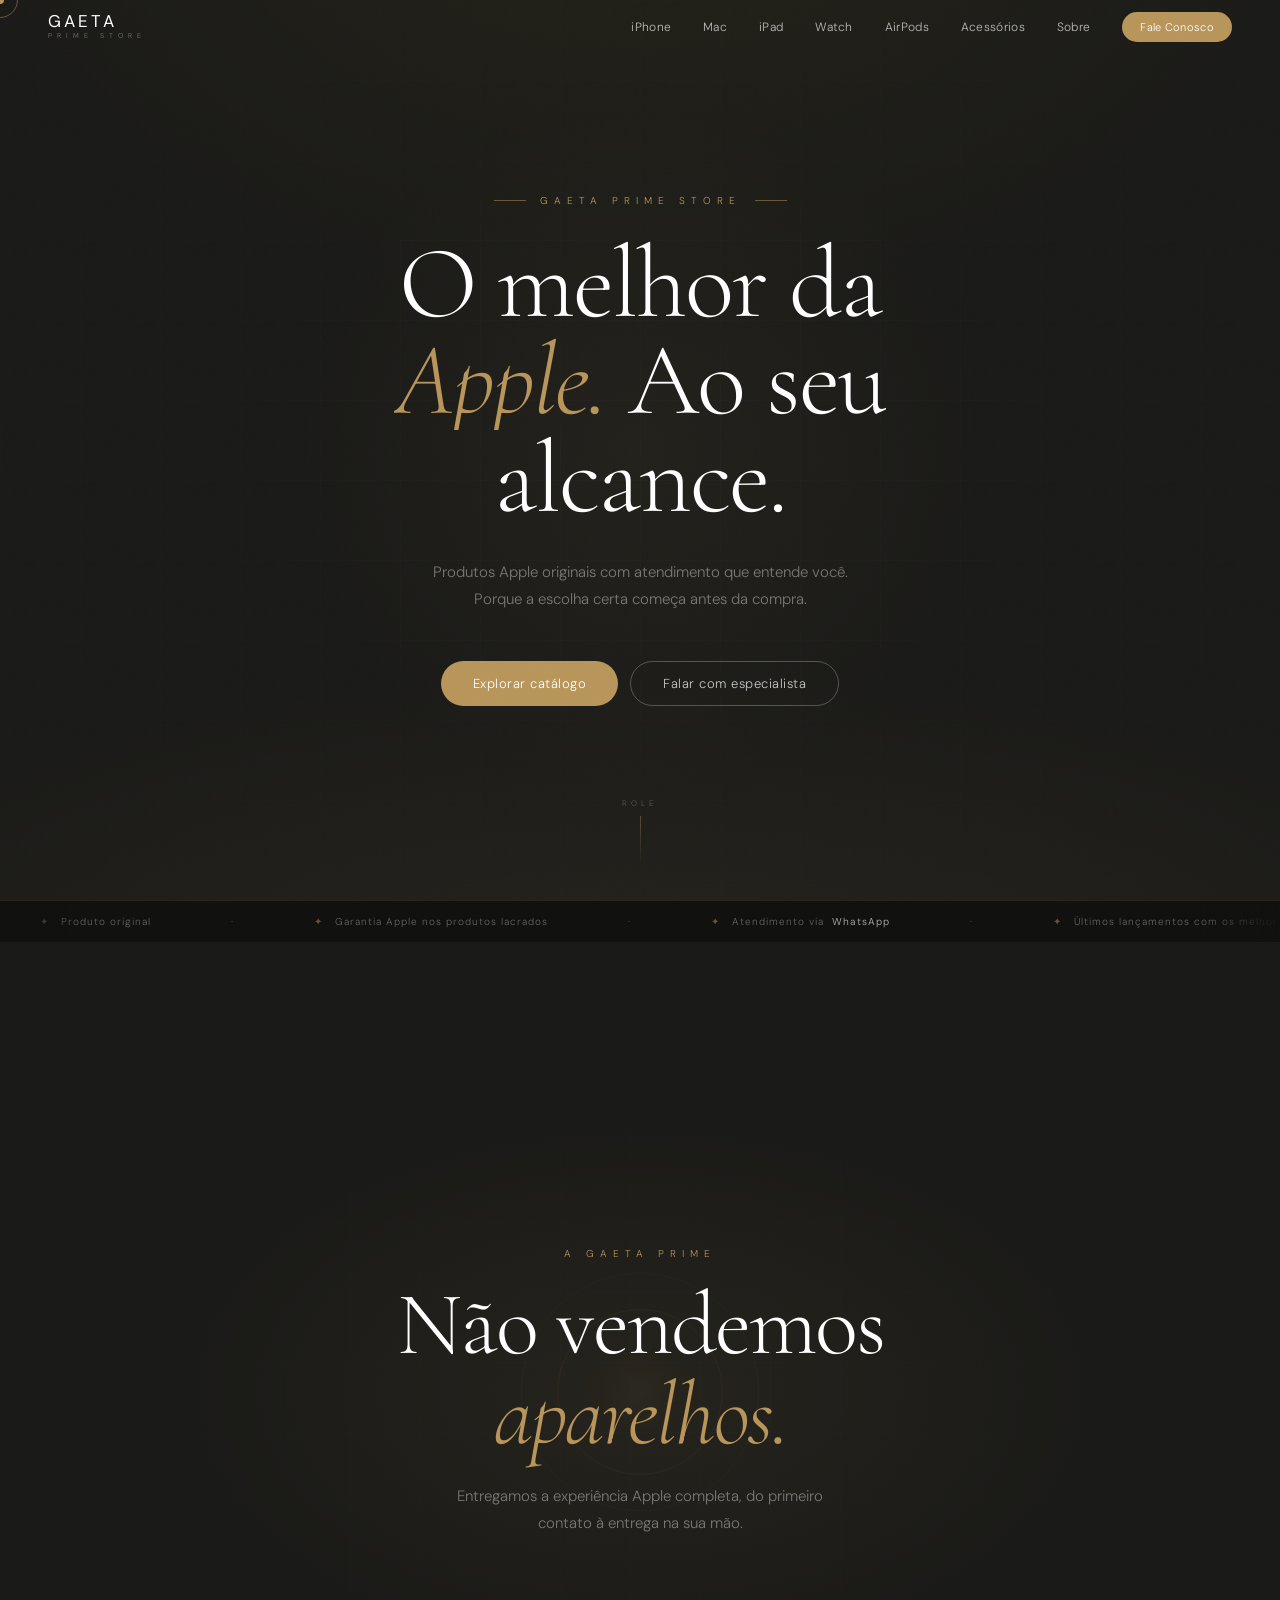
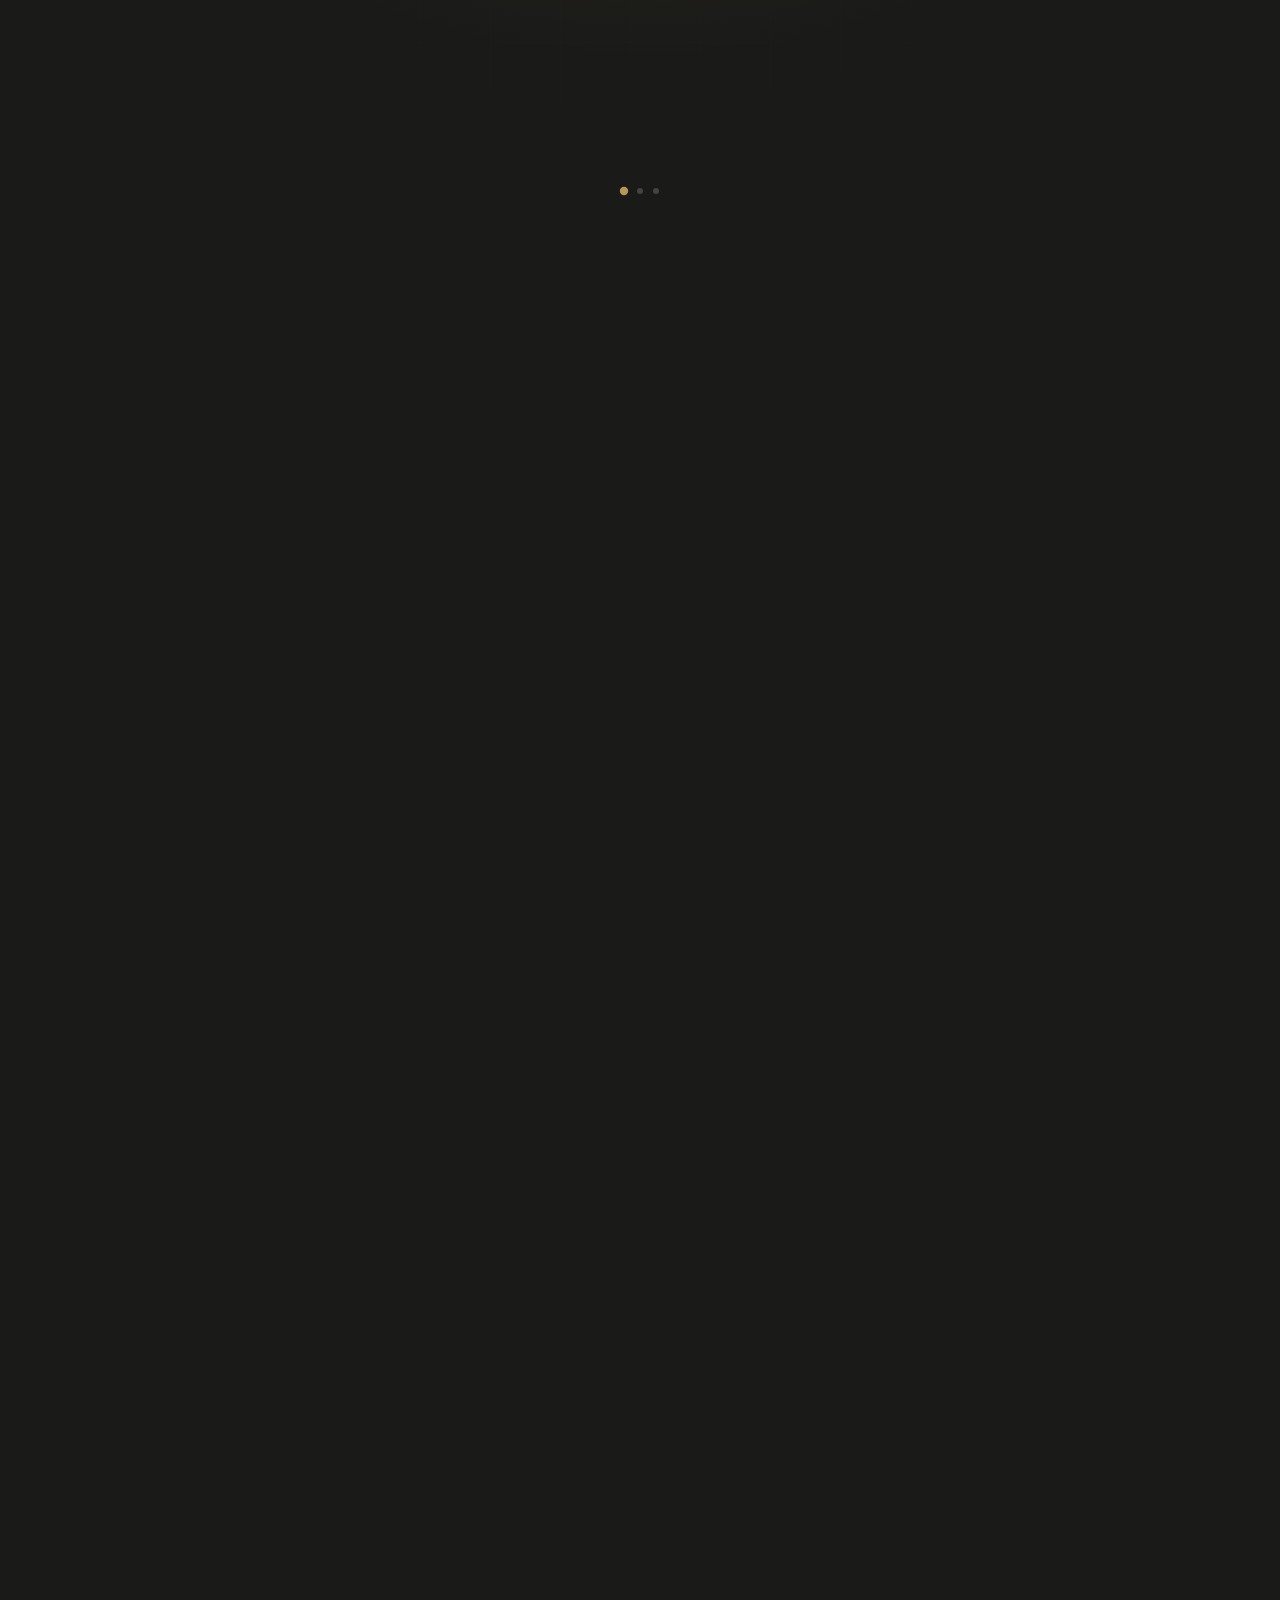
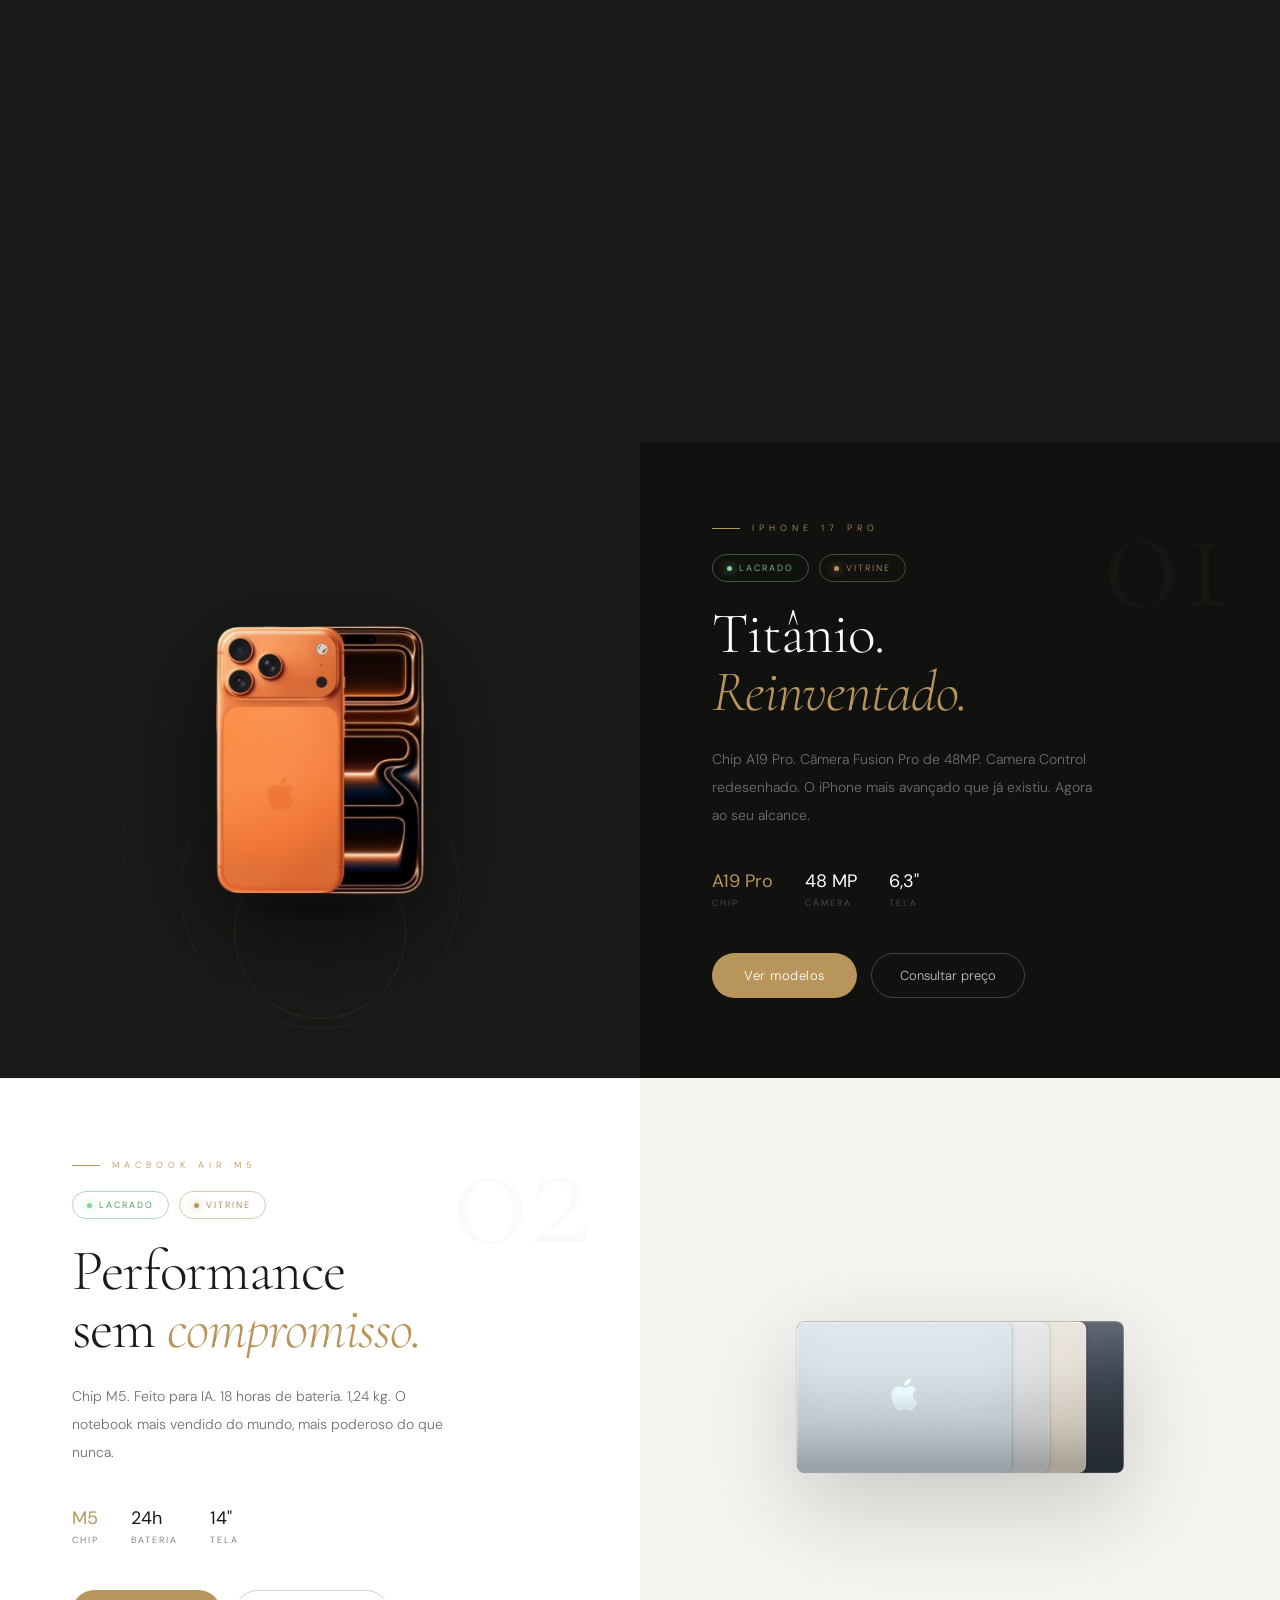
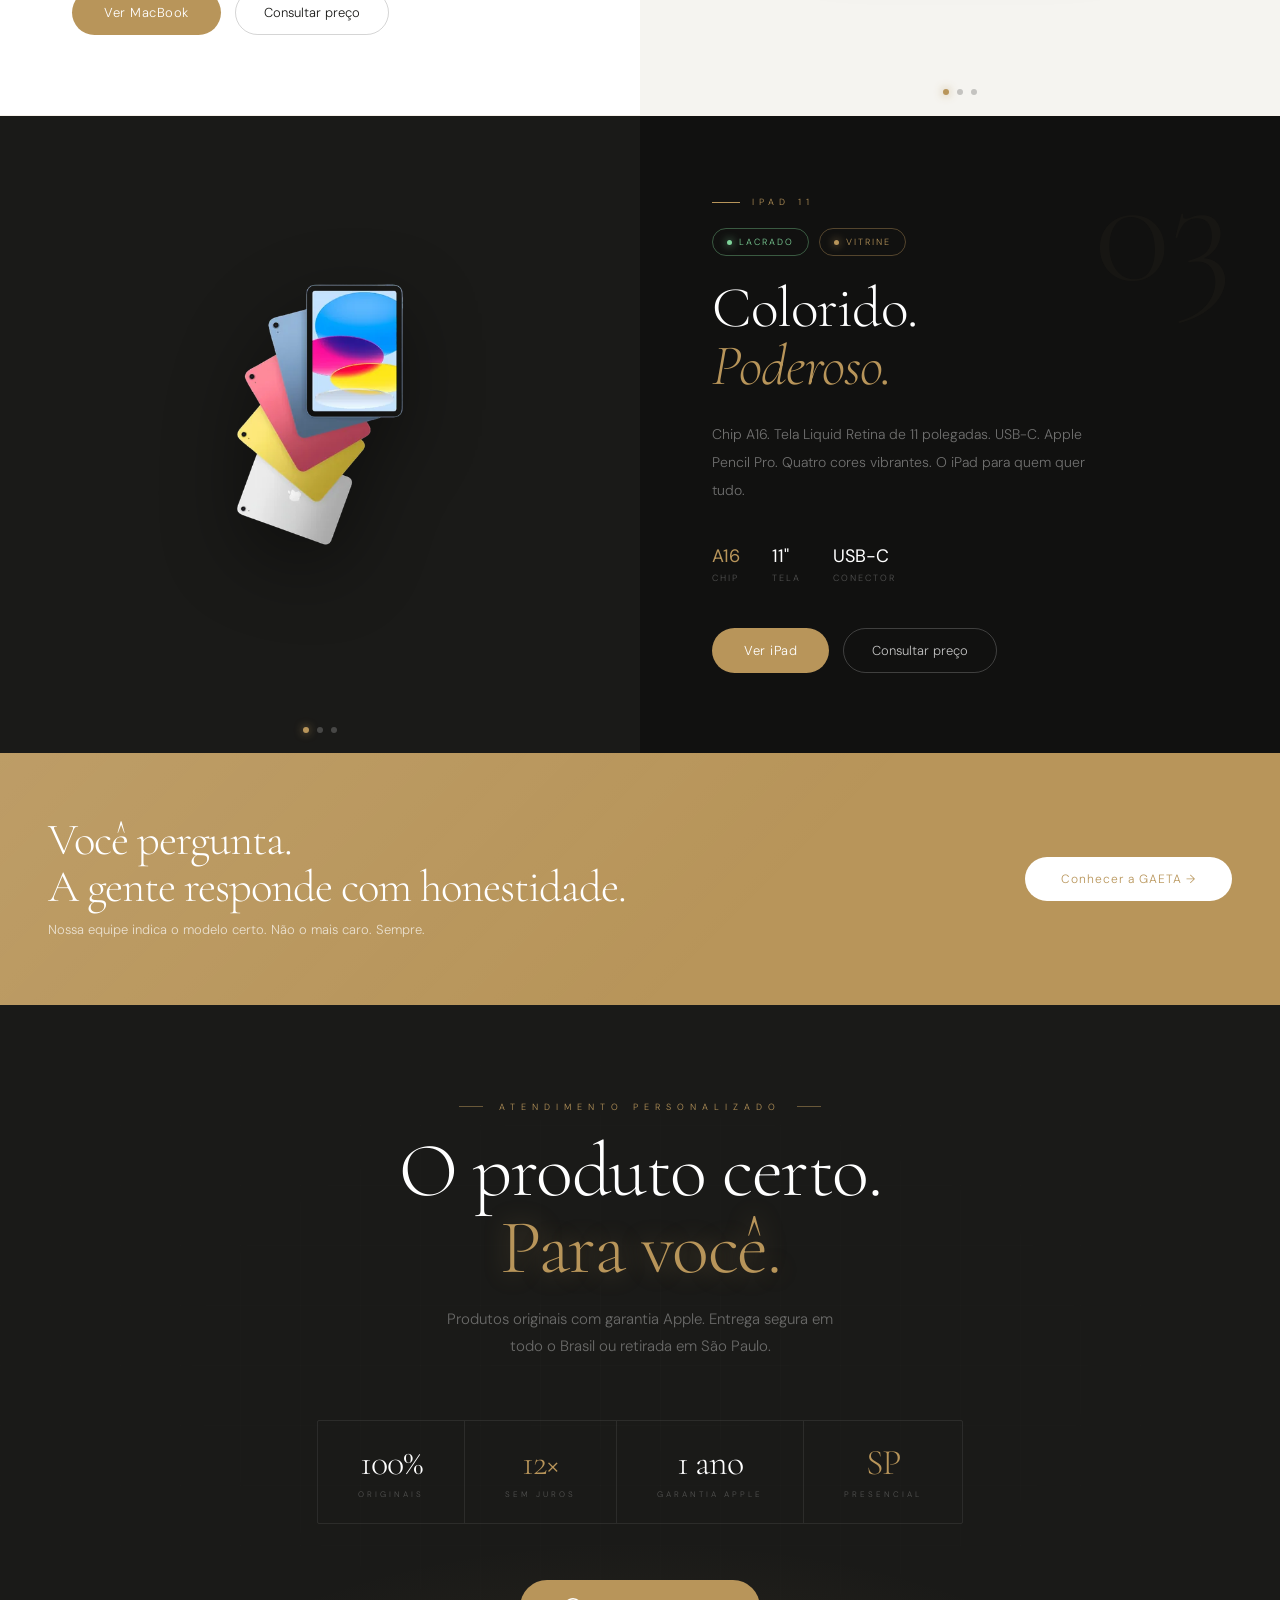
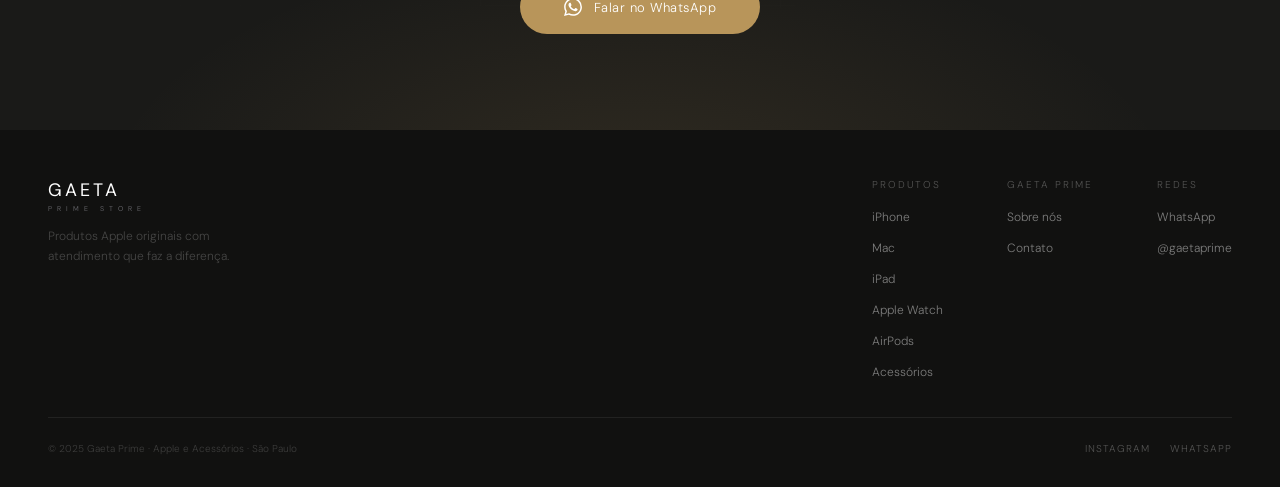
==== commit d50c3f02: "Add files via upload" ====
--- a/index.html
+++ b/index.html
@@ -3,7 +3,7 @@
 <head>
   <meta charset="UTF-8">
   <meta name="viewport" content="width=device-width, initial-scale=1.0">
-  <title>Gaeta Prime — Apple Premium Store</title>
+  <title>Gaeta Prime · Apple Premium Store</title>
   <link rel="icon" href="/favicon.ico" sizes="32x32">
 <link rel="icon" href="/favicon.svg" type="image/svg+xml">
 <link rel="apple-touch-icon" href="/apple-touch-icon.png">
@@ -187,7 +187,7 @@
     .pc-spec-label{font-size:9px;letter-spacing:2px}
     .pc-ctas{display:flex;gap:14px;align-items:center;flex-wrap:wrap;opacity:0;transform:translateY(16px);transition:opacity .6s ease .5s,transform .6s ease .5s}
 
-    /* Quando visível — ativa as transições */
+    /* Quando visível · ativa as transições */
     .pc.in-view .pc-h .ln-i{transform:translateY(0);opacity:1}
     .pc.in-view .pc-h .ln:nth-child(2) .ln-i{transition-delay:.1s}
     .pc.in-view .pc-h .ln:nth-child(3) .ln-i{transition-delay:.2s}
@@ -776,7 +776,7 @@
   </div>
 </section>
 
-<!-- PRODUTO 1 — iPhone -->
+<!-- PRODUTO 1 · iPhone -->
 <div class="pc dk" data-pc>
   <div class="pc-visual">
     <div class="pc-ph">
@@ -805,7 +805,7 @@
   </div>
 </div>
 
-<!-- PRODUTO 2 — MacBook -->
+<!-- PRODUTO 2 · MacBook -->
 <div class="pc lt rev" data-pc>
  <div class="pc-visual" id="mac-visual" style="position:relative;overflow:hidden;">
     <div style="position:relative;z-index:1;width:100%;height:100%;display:flex;align-items:center;justify-content:center;padding:32px;">
@@ -847,7 +847,7 @@
   </div>
 </div>
 
-<!-- PRODUTO 3 — iPad -->
+<!-- PRODUTO 3 · iPad -->
 <div class="pc dk" data-pc>
 <div class="pc-visual" id="ipad-visual" style="position:relative;overflow:hidden;padding-bottom:40px;">
     <img id="ipad-main-img"
@@ -990,7 +990,7 @@
   animate();
 })();
 
-// ── Produto cinema — entra por scroll ──
+// ── Produto cinema · entra por scroll ──
 (function(){
   const pcs = document.querySelectorAll('[data-pc]');
   if(!pcs.length) return;
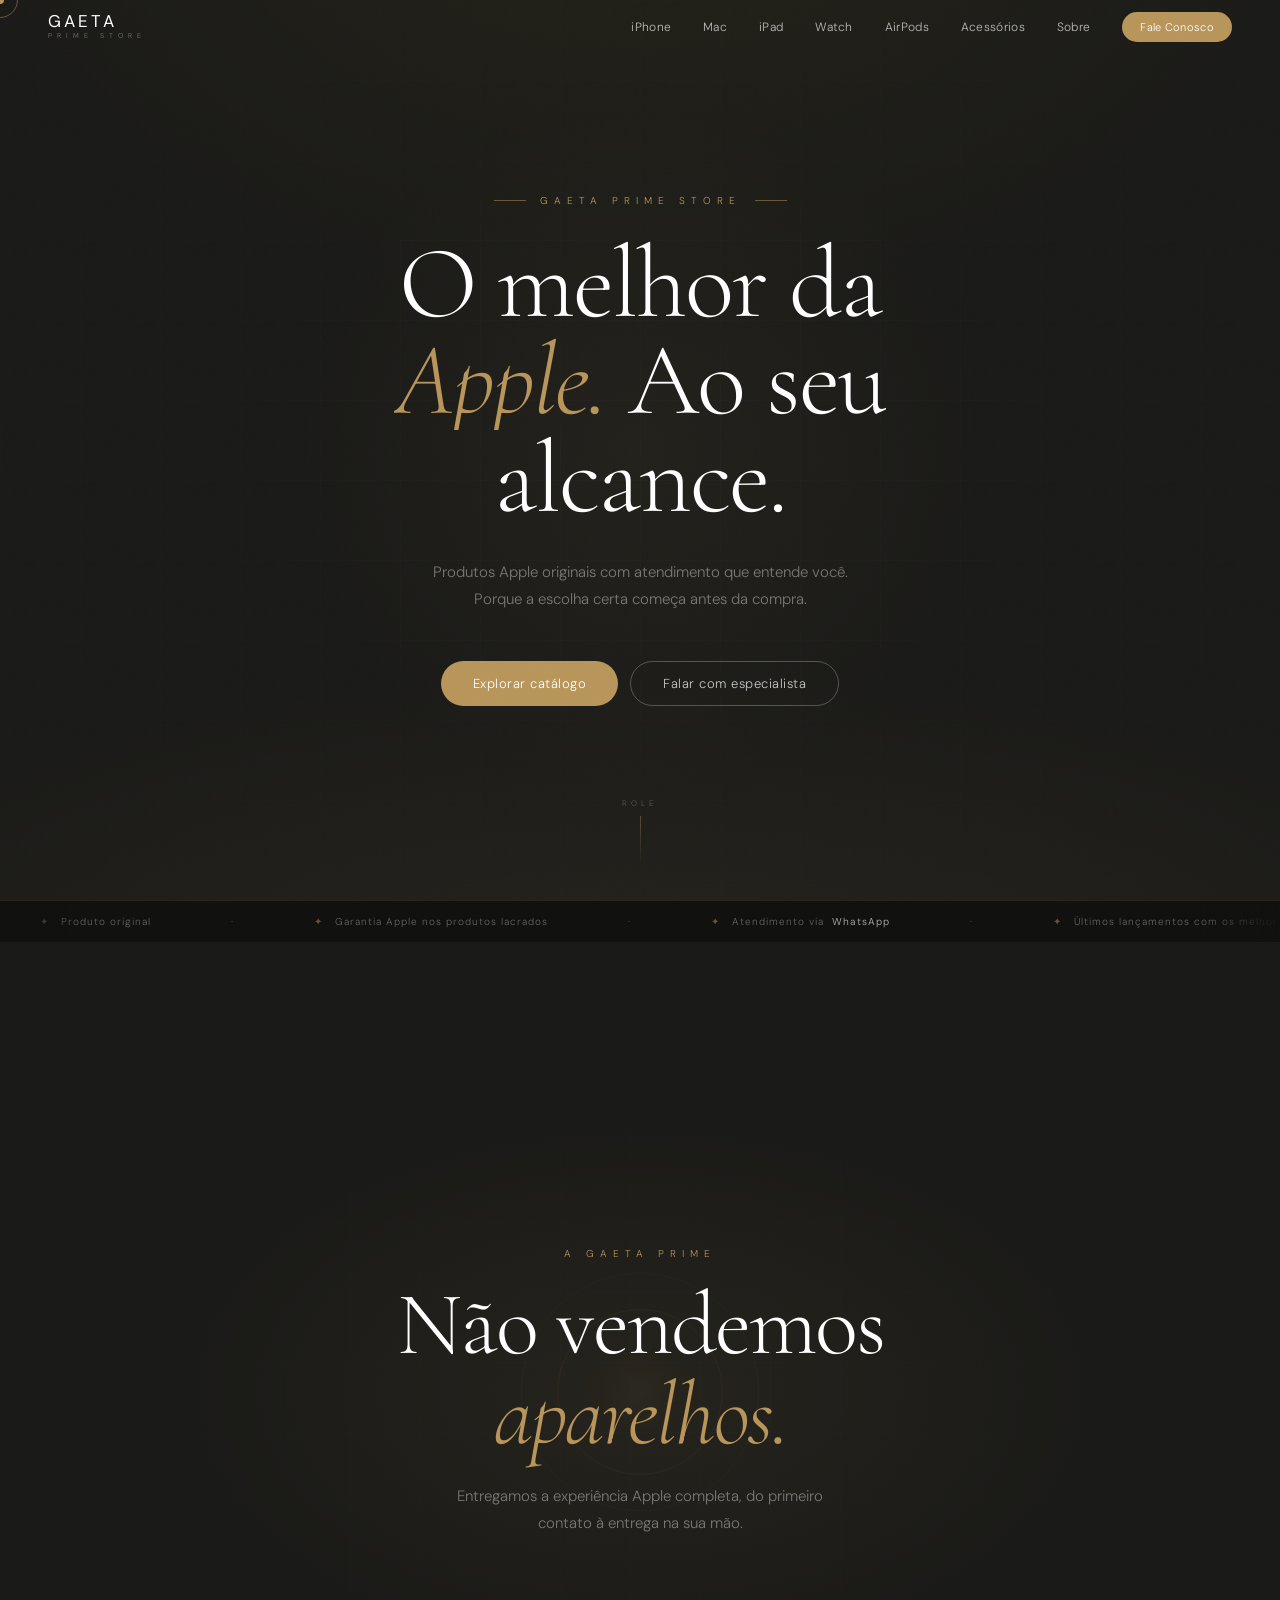
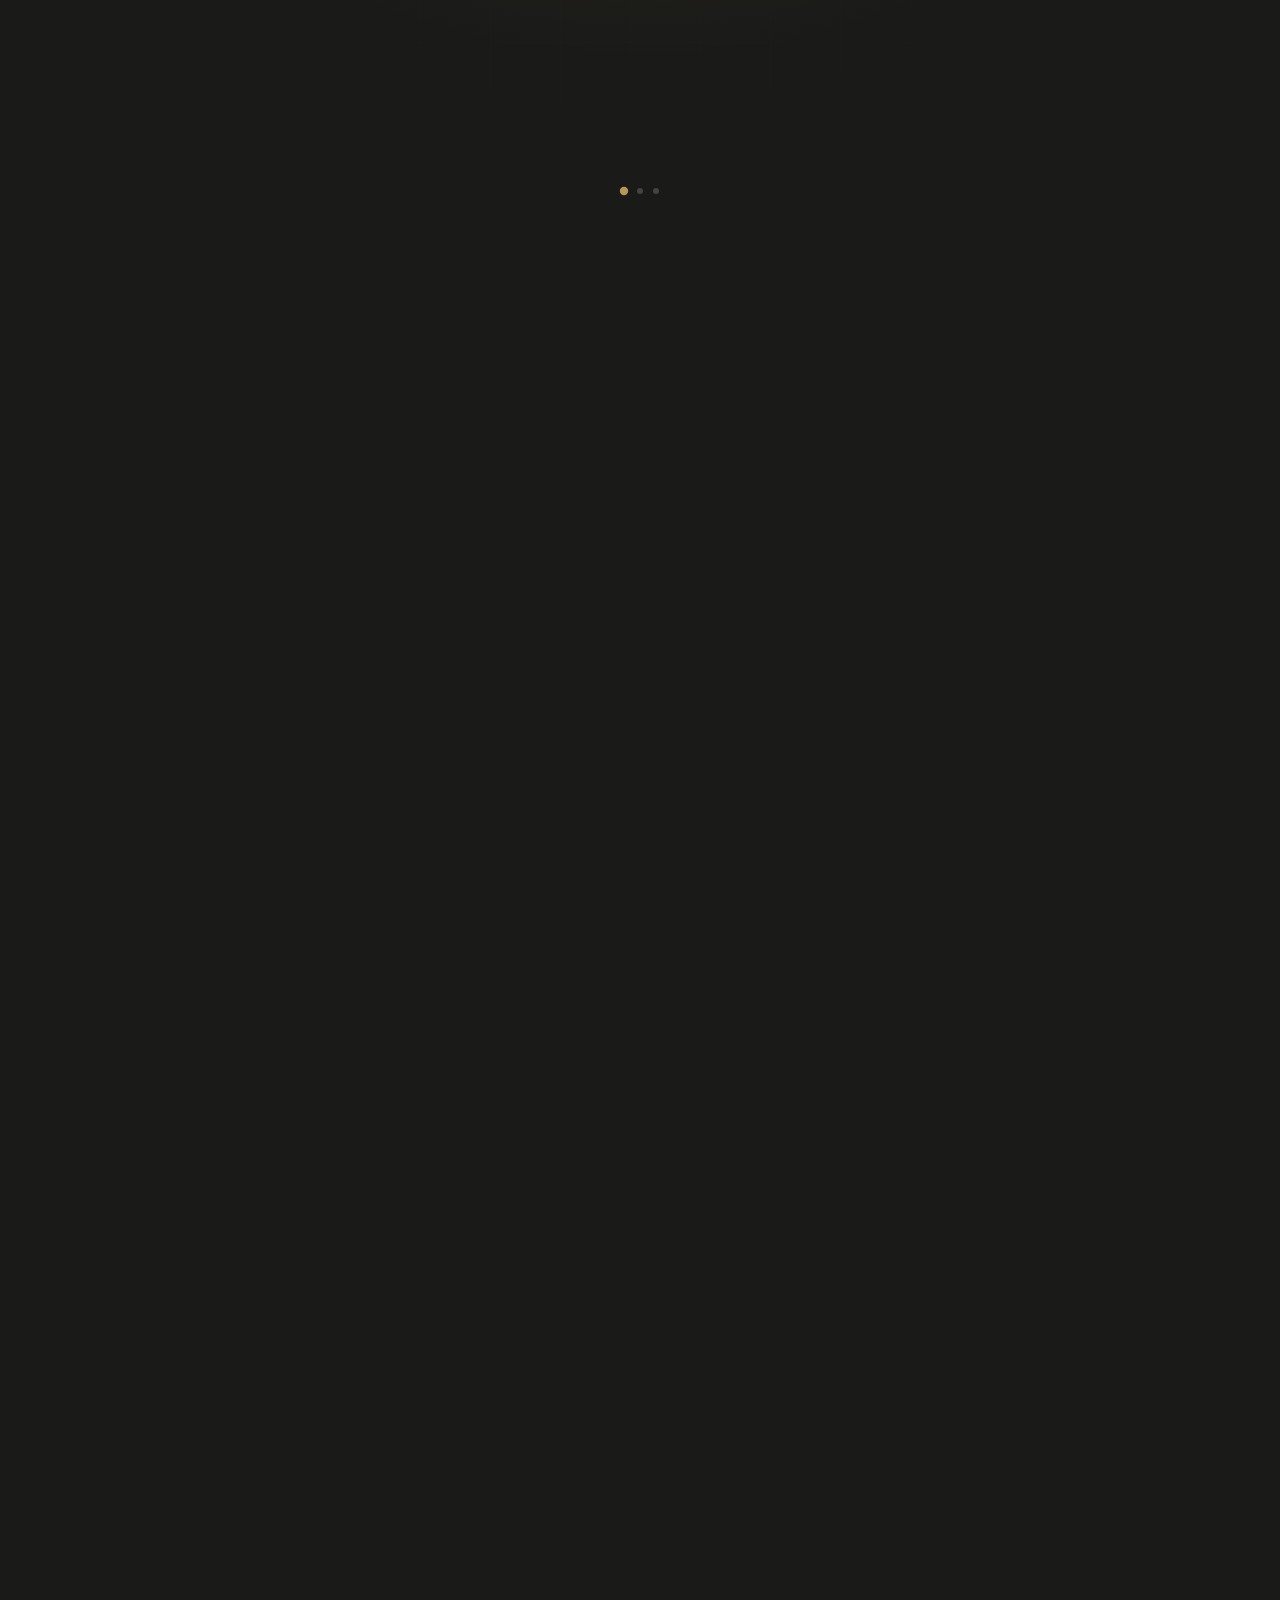
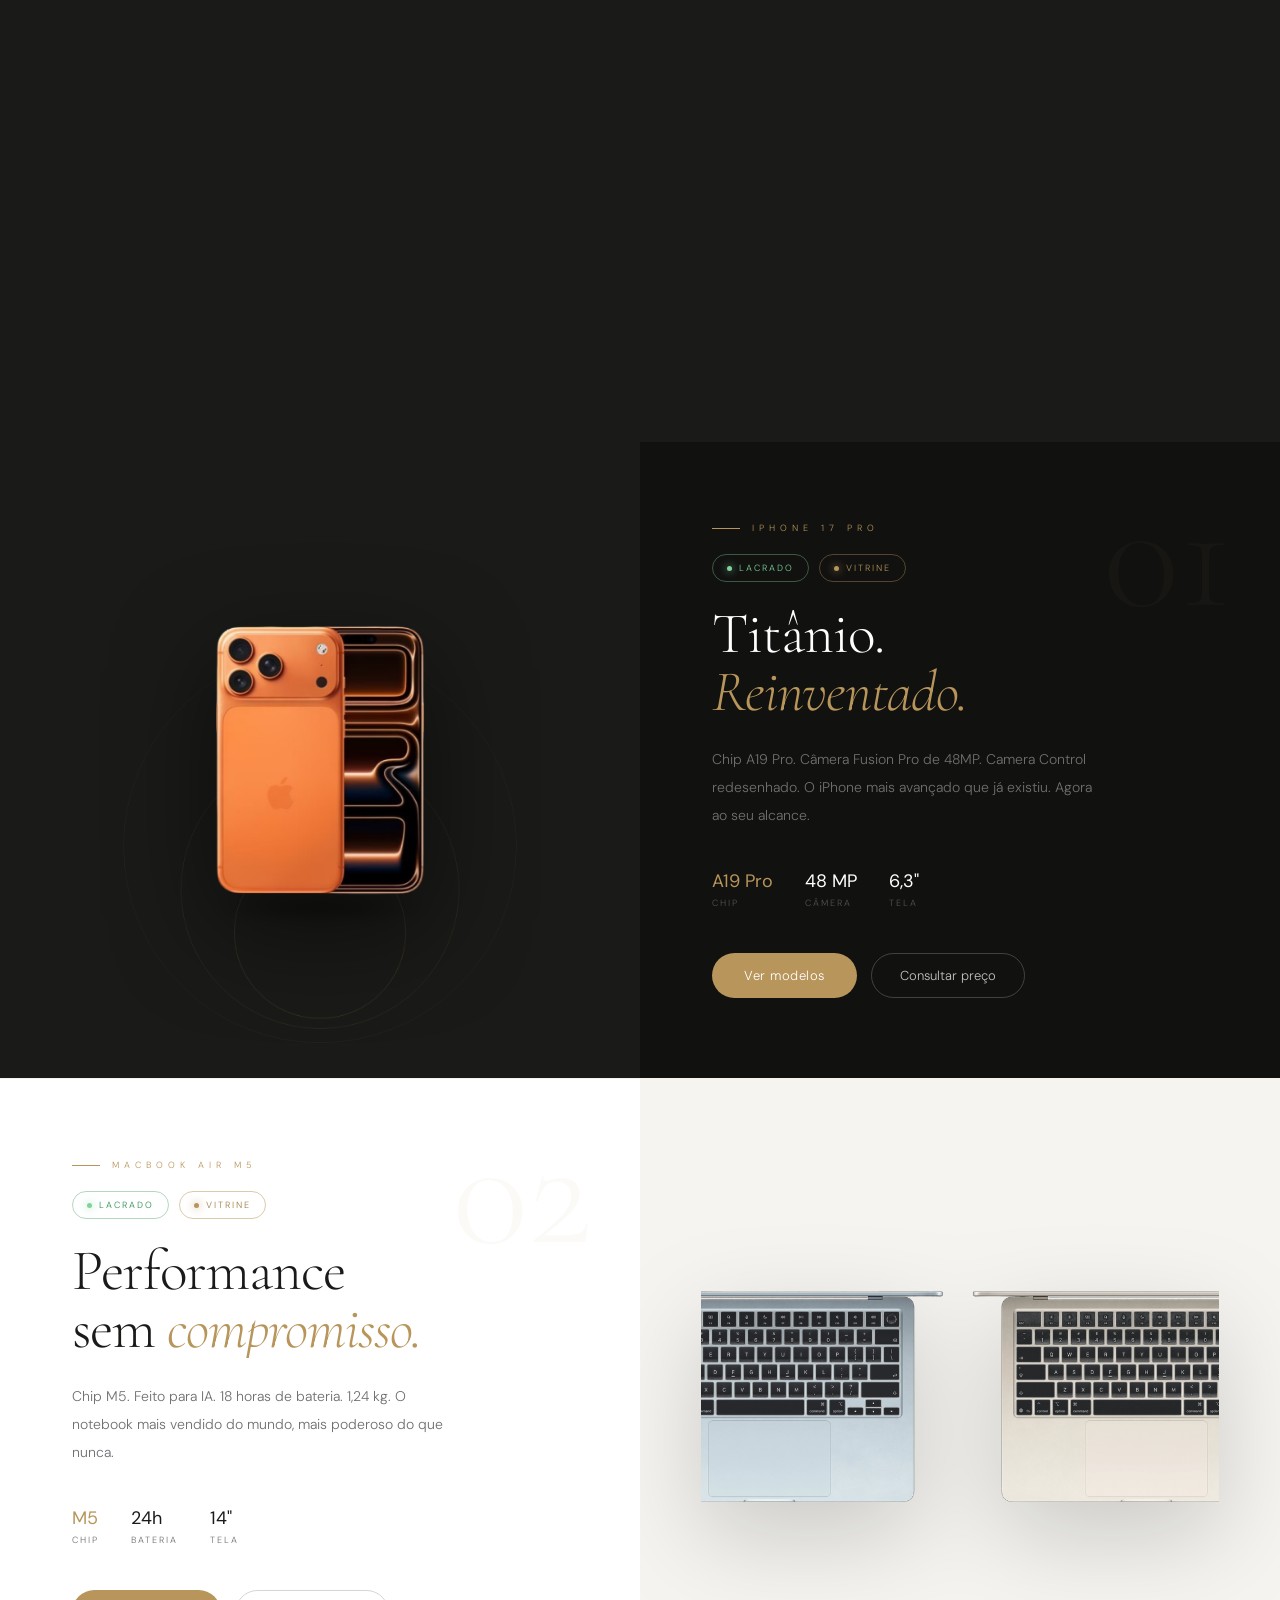
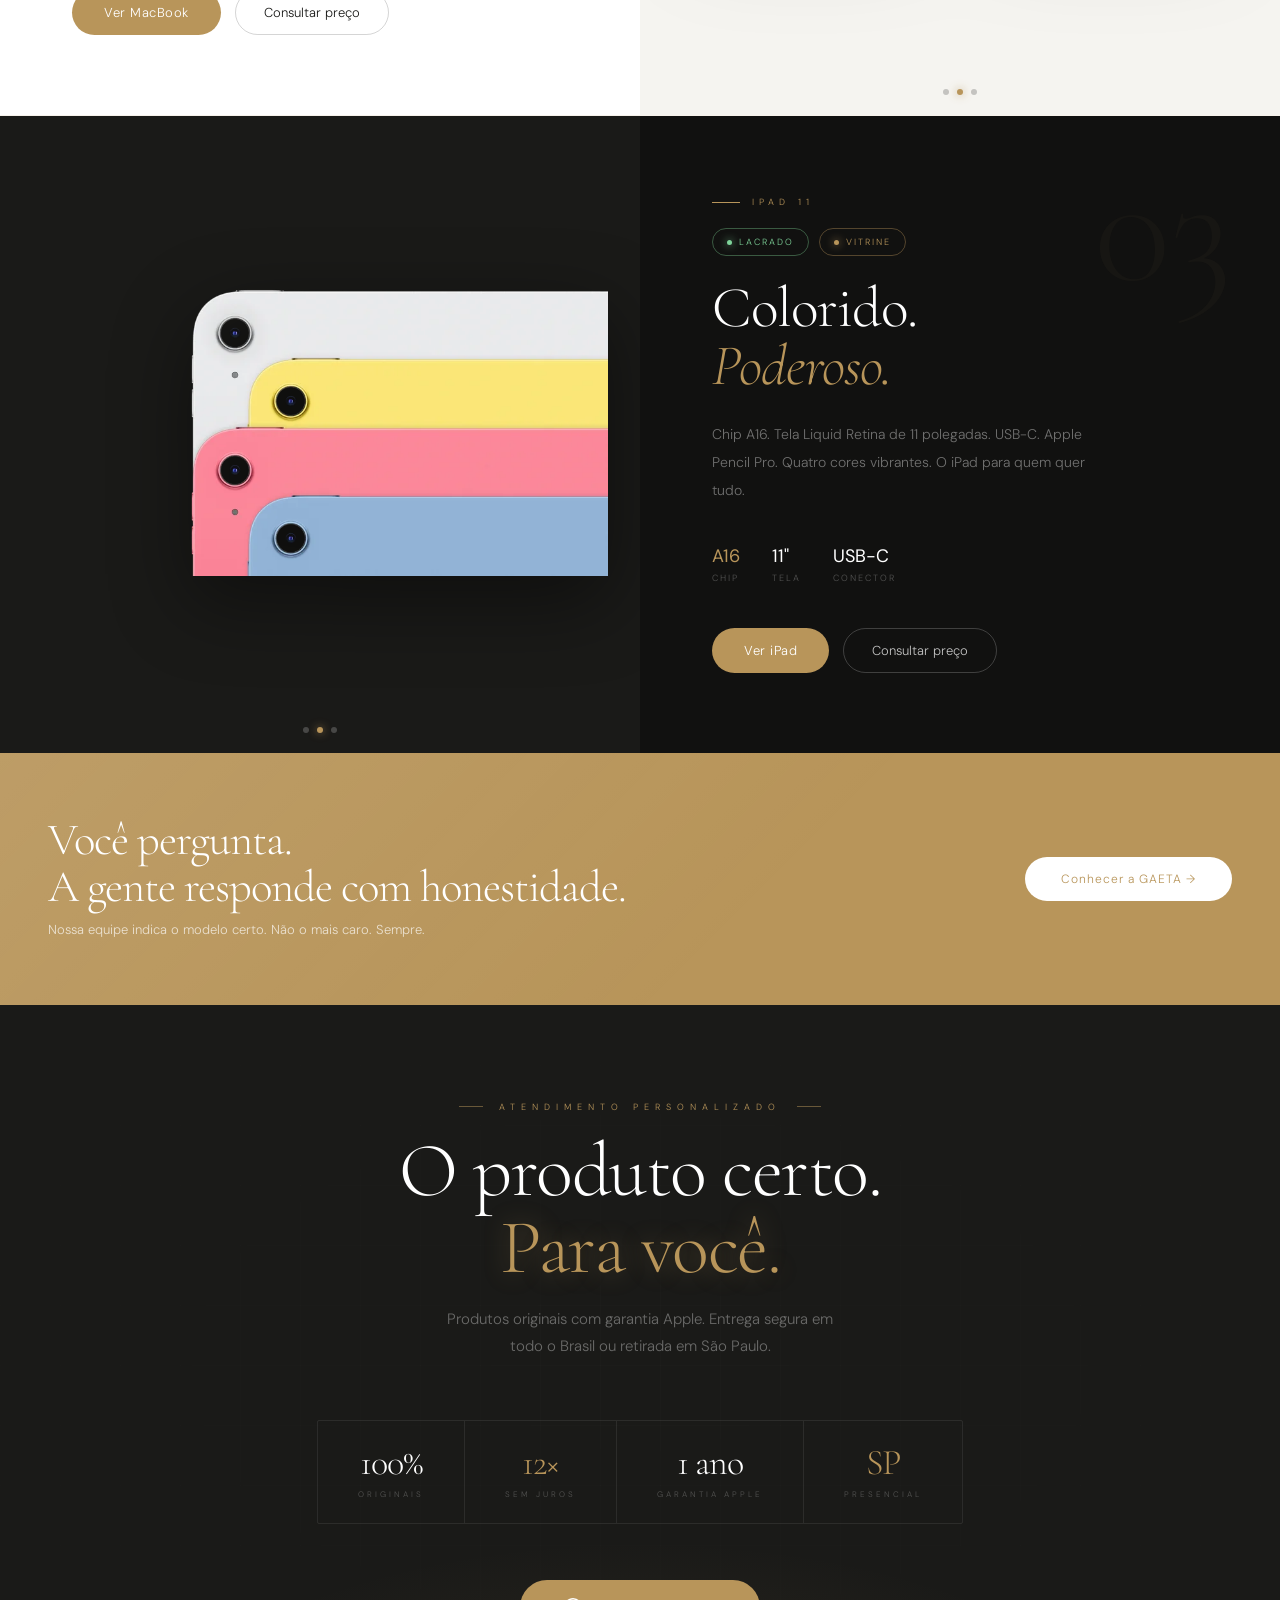
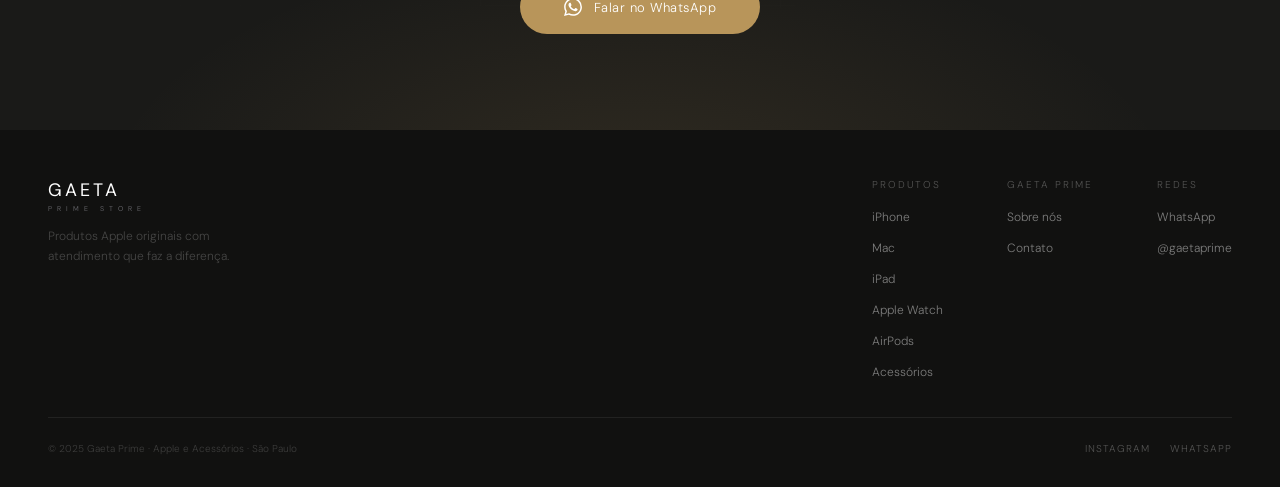
==== commit 874ec27f: "Add files via upload" ====
--- a/index.html
+++ b/index.html
@@ -3,6 +3,13 @@
 <head>
   <meta charset="UTF-8">
   <meta name="viewport" content="width=device-width, initial-scale=1.0">
+  <meta name="description" content="Gaeta Prime · iPhone, MacBook, iPad, Apple Watch e AirPods originais em São Paulo. Lacrados com garantia Apple. Atendimento via WhatsApp.">
+  <meta property="og:title" content="Gaeta Prime · Apple Premium Store">
+  <meta property="og:description" content="Gaeta Prime · iPhone, MacBook, iPad, Apple Watch e AirPods originais em São Paulo. Lacrados com garantia Apple. Atendimento via WhatsApp.">
+  <meta property="og:type" content="website">
+  <meta name="twitter:card" content="summary">
+  <meta name="twitter:title" content="Gaeta Prime · Apple Premium Store">
+  <meta name="twitter:description" content="Gaeta Prime · iPhone, MacBook, iPad, Apple Watch e AirPods originais em São Paulo. Lacrados com garantia Apple. Atendimento via WhatsApp.">
   <title>Gaeta Prime · Apple Premium Store</title>
   <link rel="icon" href="/favicon.ico" sizes="32x32">
 <link rel="icon" href="/favicon.svg" type="image/svg+xml">
@@ -818,11 +825,11 @@
     </div>
     <!-- Dots de navegação das fotos -->
     <div style="position:absolute;bottom:20px;left:50%;transform:translateX(-50%);display:flex;gap:8px;z-index:3;">
-      <button onclick="macImg(0)" id="md0"
+      <button onclick="macImg(0)" id="md0" aria-label="Ver foto 1 do MacBook"
         style="width:6px;height:6px;border-radius:50%;background:var(--cobre);border:none;cursor:pointer;box-shadow:0 0 8px rgba(184,149,90,.8);"></button>
-      <button onclick="macImg(1)" id="md1"
+      <button onclick="macImg(1)" id="md1" aria-label="Ver foto 2 do MacBook"
         style="width:6px;height:6px;border-radius:50%;background:rgba(0,0,0,.2);border:none;cursor:pointer;"></button>
-      <button onclick="macImg(2)" id="md2"
+      <button onclick="macImg(2)" id="md2" aria-label="Ver foto 3 do MacBook"
         style="width:6px;height:6px;border-radius:50%;background:rgba(0,0,0,.2);border:none;cursor:pointer;"></button>
     </div>
   </div>
@@ -858,11 +865,11 @@
              transition:opacity .35s ease;"
       alt="iPad 11">
    <div style="position:absolute;bottom:20px;left:50%;transform:translateX(-50%);display:flex;gap:8px;z-index:3;">
-  <button onclick="ipadThumb(0)" id="it0"
+  <button onclick="ipadThumb(0)" id="it0" aria-label="Ver foto 1 do iPad"
     style="width:6px;height:6px;border-radius:50%;background:var(--cobre);border:none;cursor:pointer;box-shadow:0 0 8px rgba(184,149,90,.8);"></button>
-  <button onclick="ipadThumb(1)" id="it1"
+  <button onclick="ipadThumb(1)" id="it1" aria-label="Ver foto 2 do iPad"
     style="width:6px;height:6px;border-radius:50%;background:rgba(255,255,255,.2);border:none;cursor:pointer;"></button>
-  <button onclick="ipadThumb(2)" id="it2"
+  <button onclick="ipadThumb(2)" id="it2" aria-label="Ver foto 3 do iPad"
     style="width:6px;height:6px;border-radius:50%;background:rgba(255,255,255,.2);border:none;cursor:pointer;"></button>
 </div>
   </div>
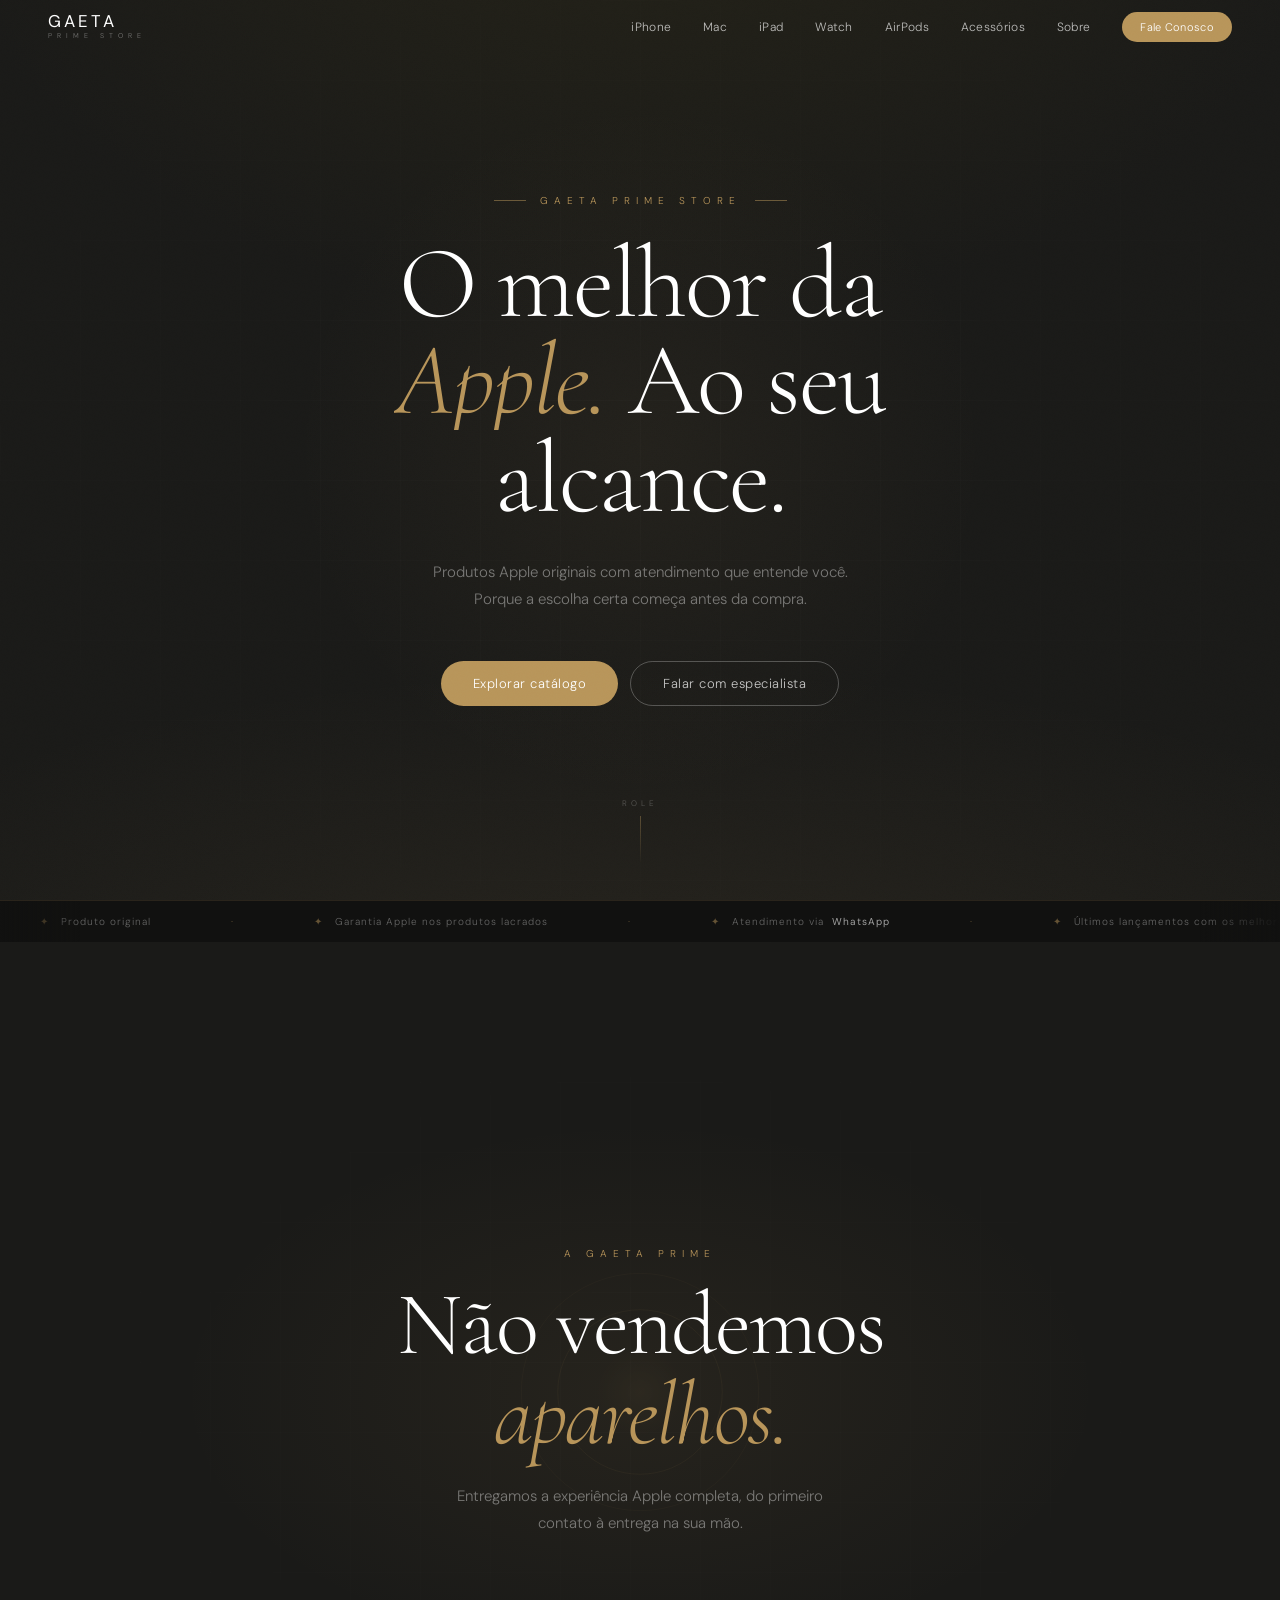
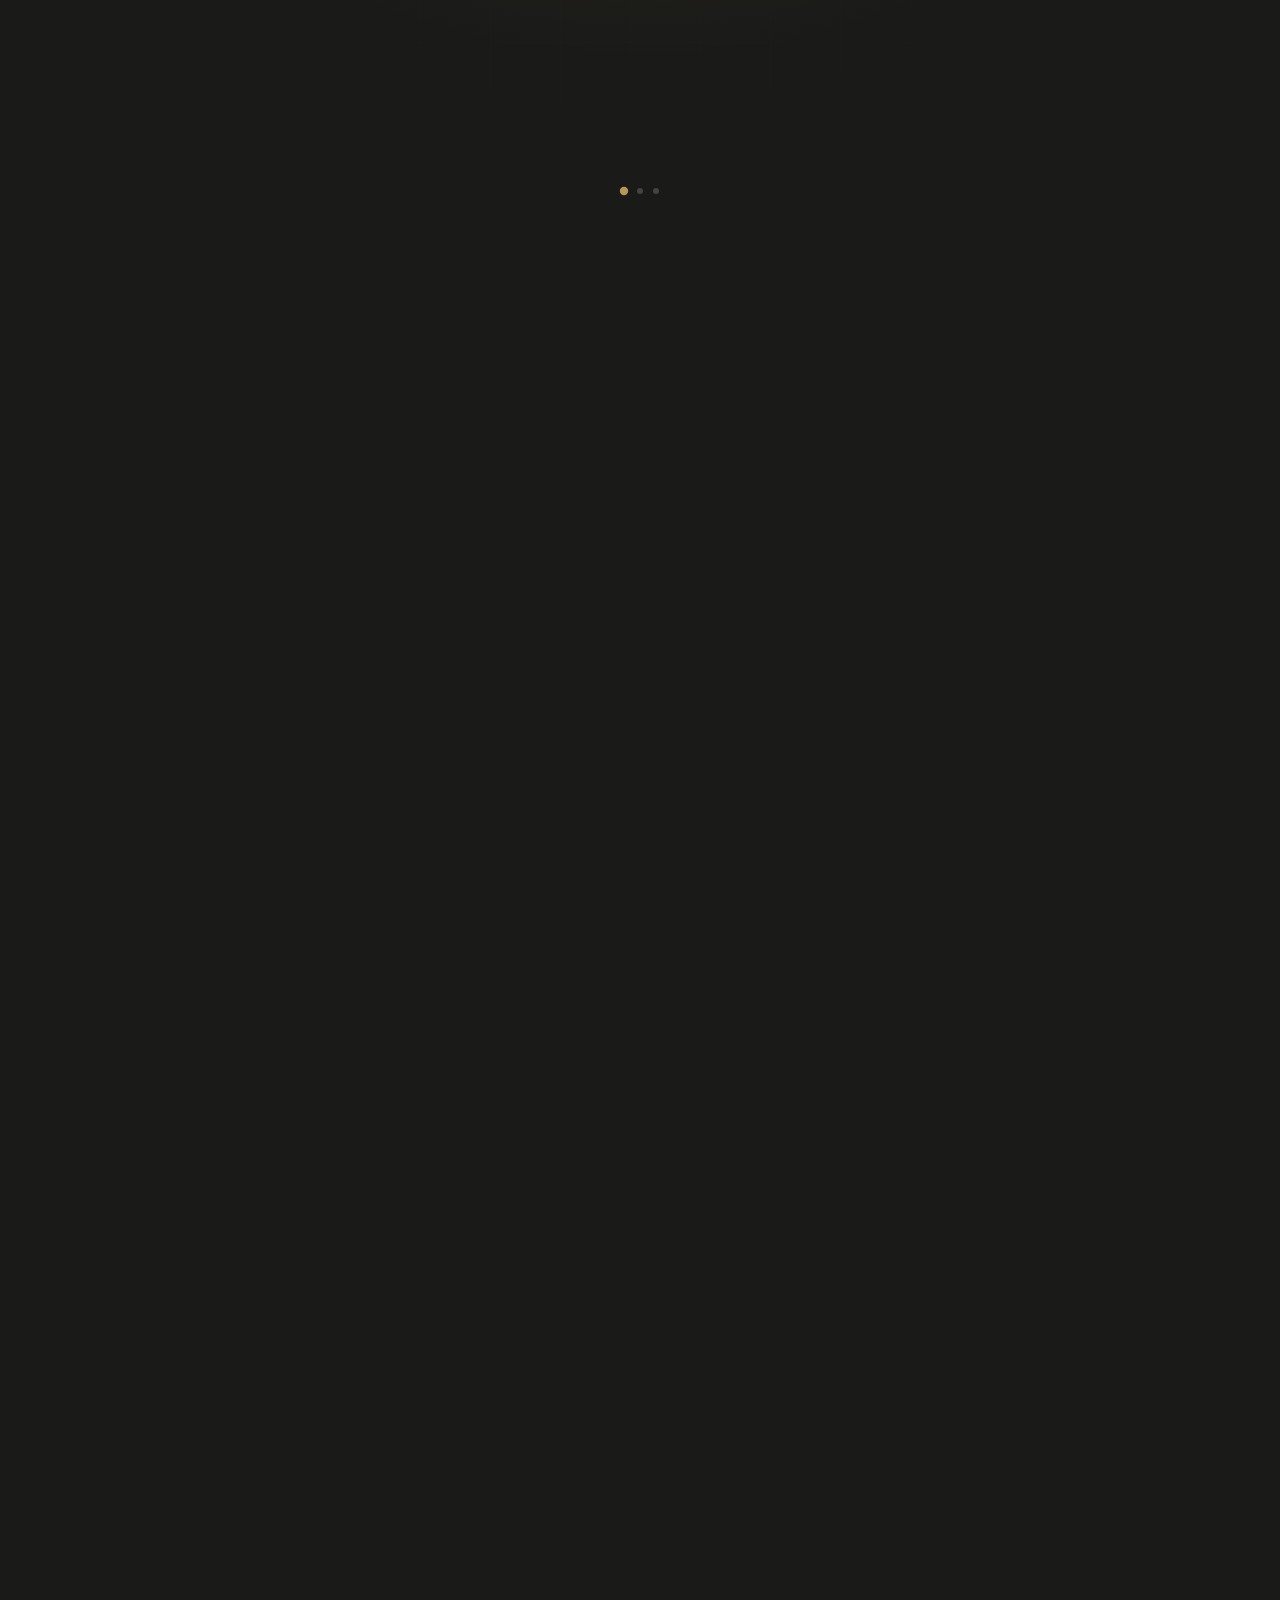
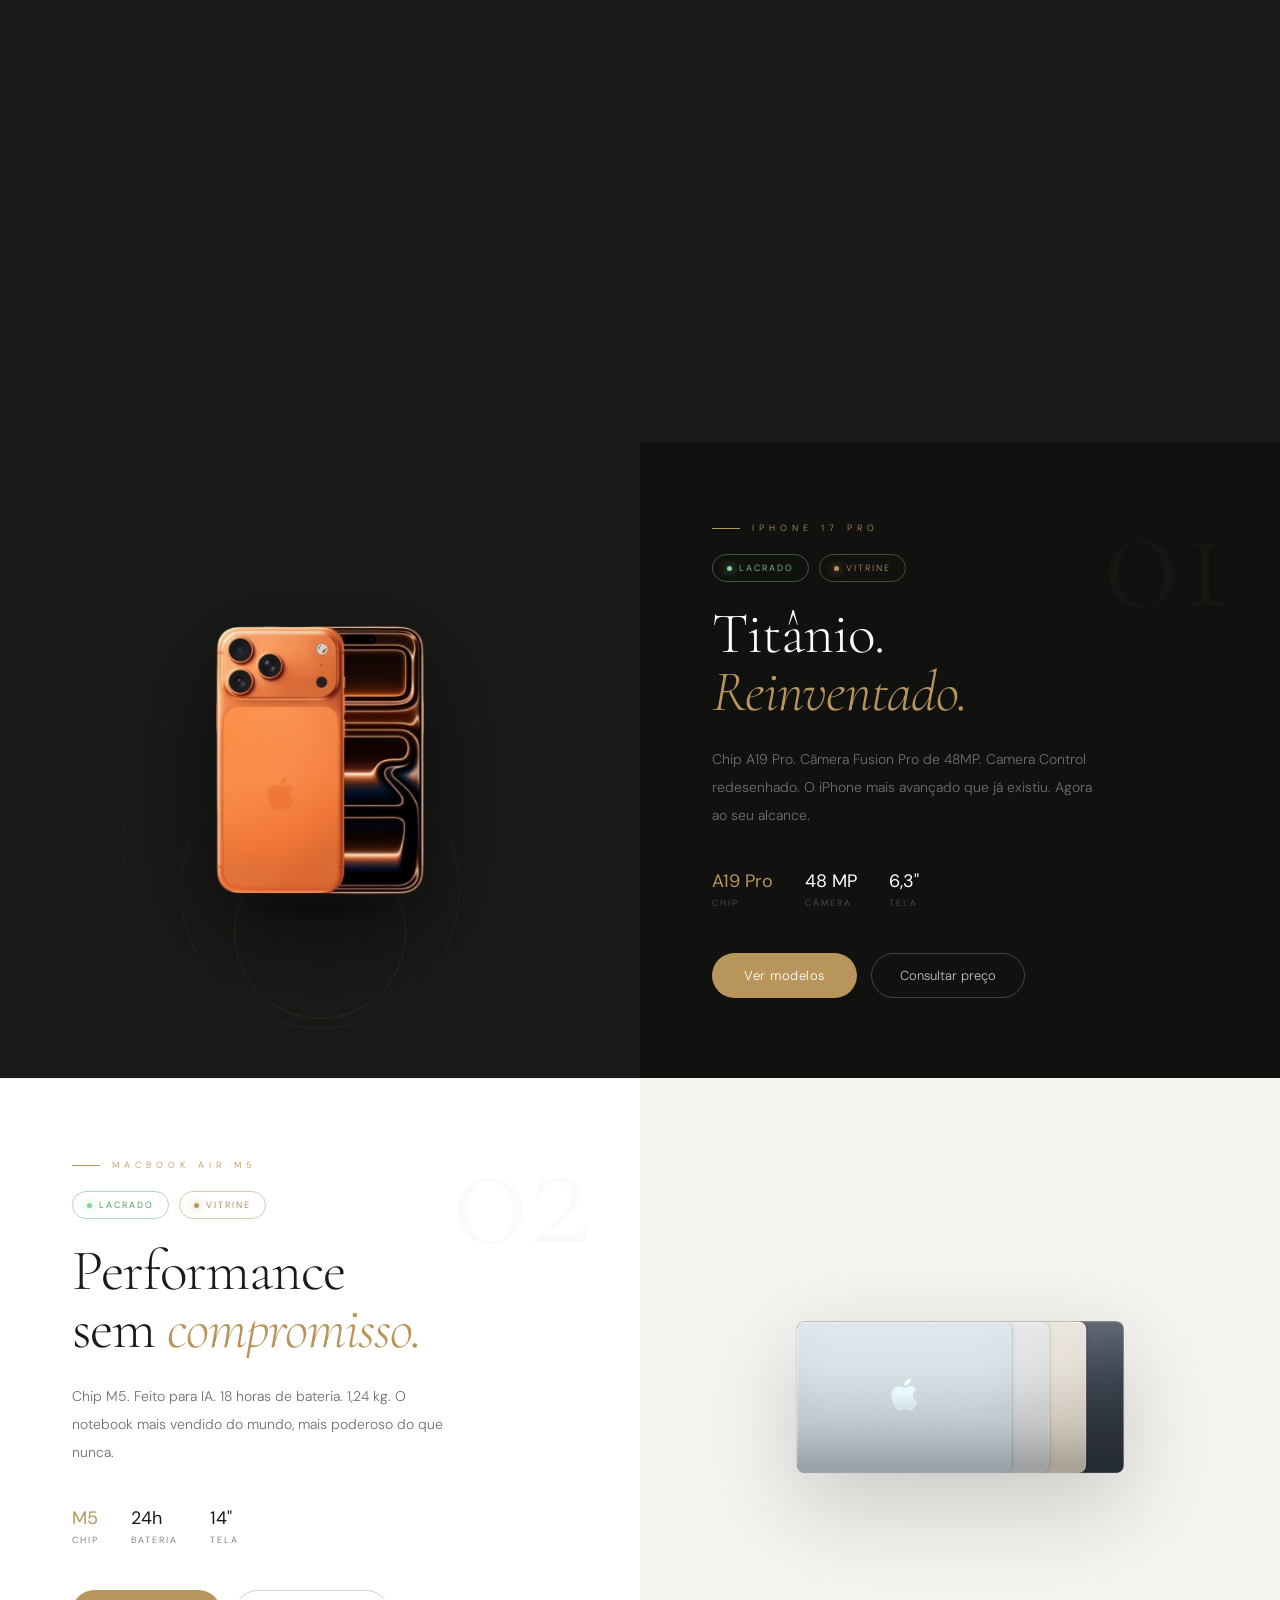
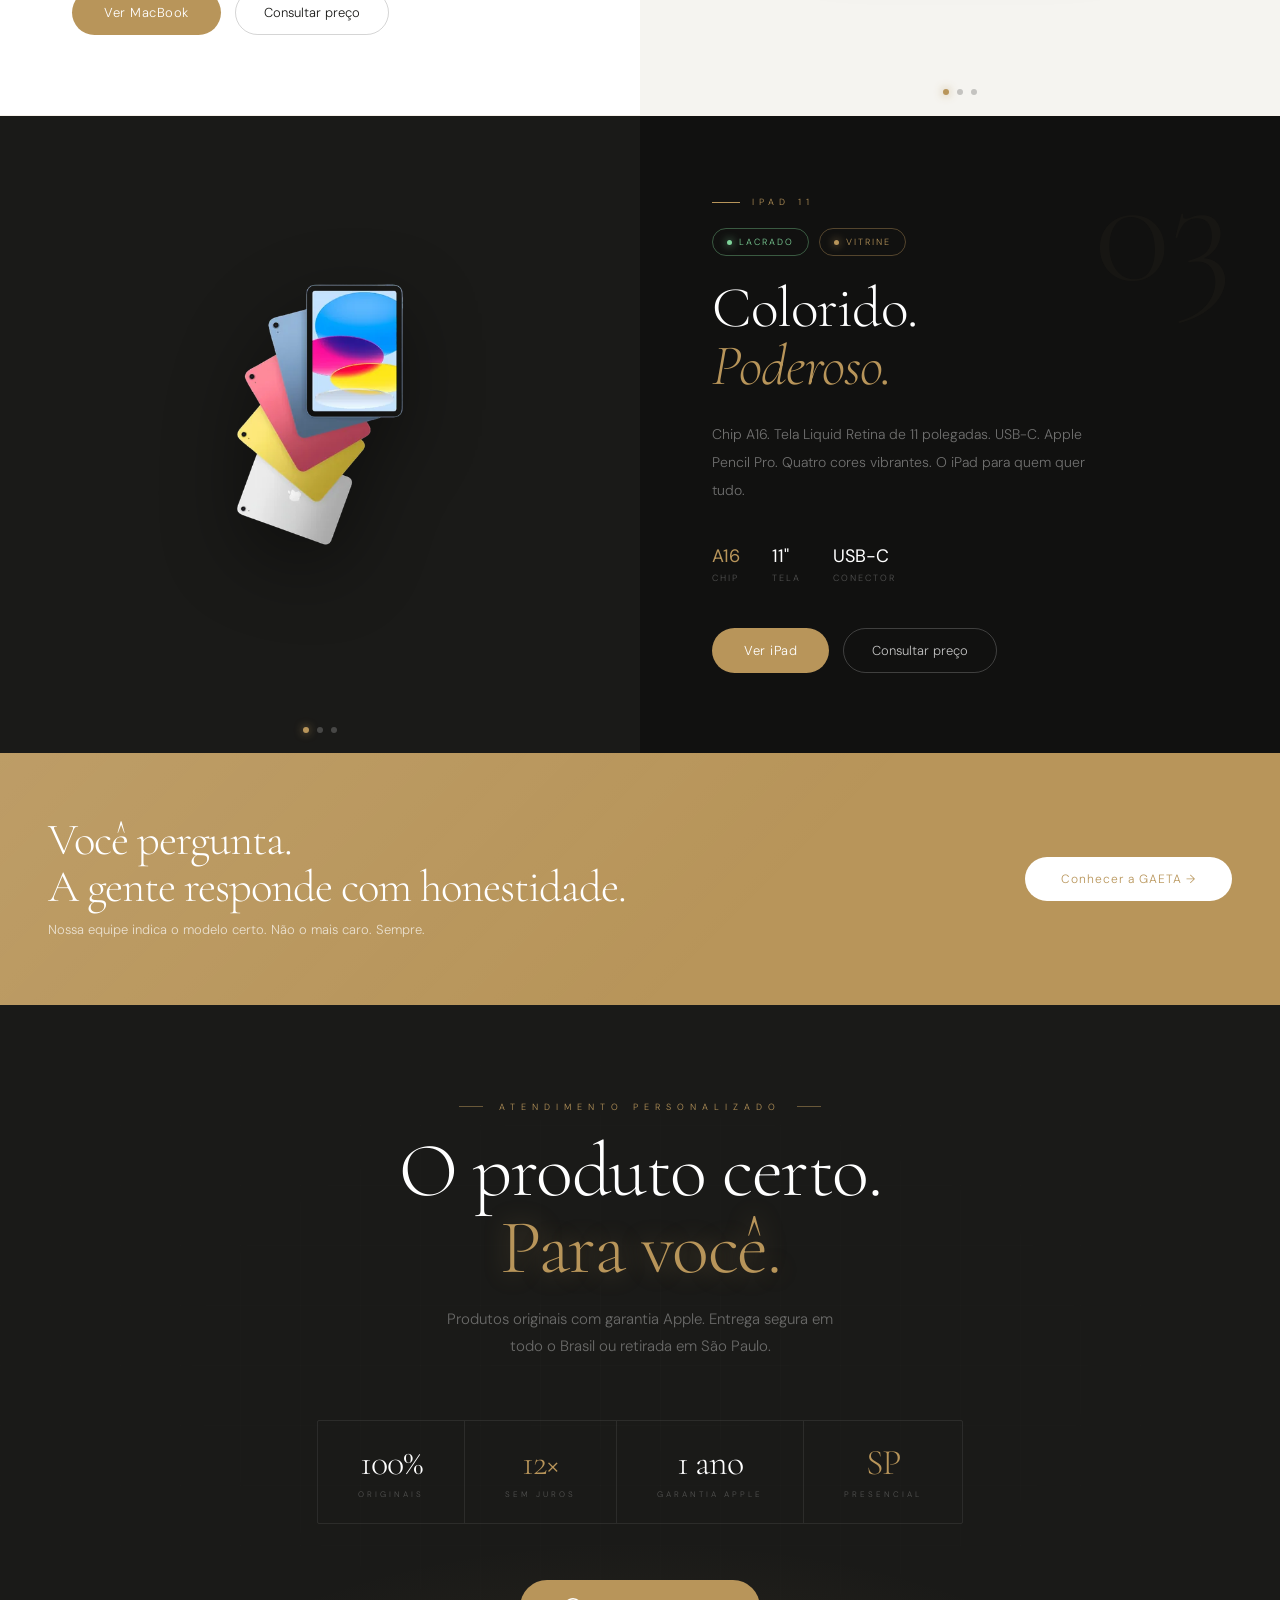
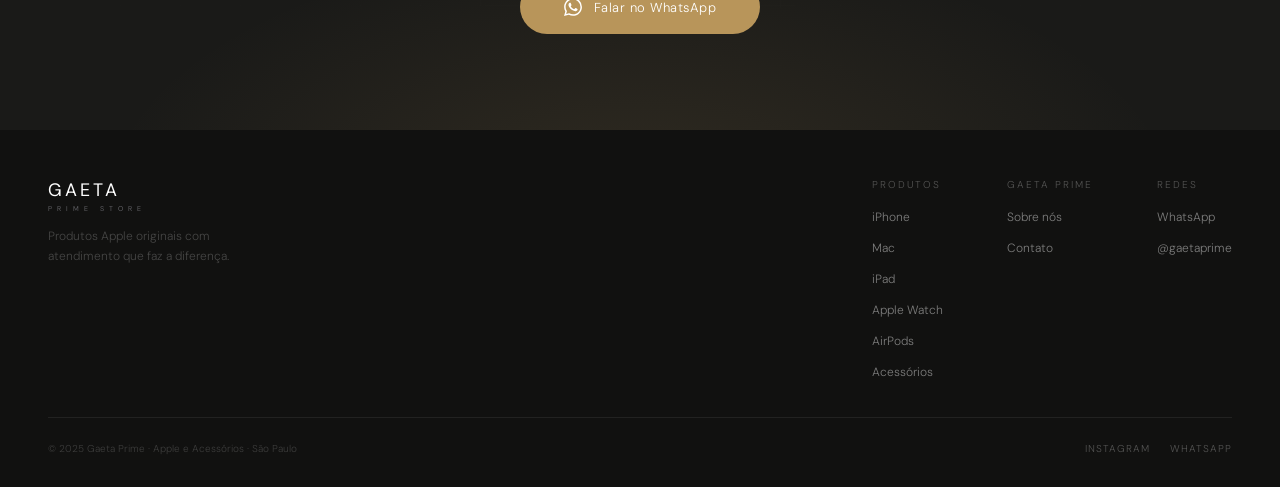
==== commit b1733802: "Add files via upload" ====
--- a/index.html
+++ b/index.html
@@ -335,13 +335,6 @@
     /* ══ NOVOS EFEITOS ══ */
     .pc-icon-wrap{will-change:transform}
 
-    /* Cursor dourado (desktop) */
-    .cursor-dot{position:fixed;top:0;left:0;z-index:99999;pointer-events:none;width:8px;height:8px;border-radius:50%;background:var(--cobre);transform:translate(-50%,-50%);transition:width .25s,height .25s,opacity .25s}
-    .cursor-ring{position:fixed;top:0;left:0;z-index:99998;pointer-events:none;width:36px;height:36px;border-radius:50%;border:1px solid rgba(184,149,90,.5);transform:translate(-50%,-50%);transition:width .3s var(--ease),height .3s var(--ease),border-color .3s,opacity .3s}
-    .cursor-ring.hover{width:64px;height:64px;border-color:rgba(184,149,90,.9)}
-    .cursor-dot.hover{width:4px;height:4px}
-    @media(max-width:1024px){.cursor-dot,.cursor-ring{display:none}}
-
     /* Texto que acende no scroll */
     .glow-text .gw{color:rgba(255,255,255,.12);transition:color .4s var(--ease),text-shadow .4s var(--ease)}
     .glow-text .gw.lit{color:#fff}
@@ -525,6 +518,7 @@
   </style>
 </head>
 <body>
+  <div id="scroll-bar"></div>
 
 <div class="scroll-progress" id="scroll-progress"></div>
 <div class="film-grain"></div>
@@ -1076,30 +1070,6 @@
       btn.style.transform = `translate(${x}px,${y}px)`;
     });
     btn.addEventListener('mouseleave', () => { btn.style.transform = ''; });
-  });
-})();
-
-// ── Cursor dourado (desktop) ──
-(function(){
-  if(window.innerWidth < 1024) return;
-  const dot = document.getElementById('cursor-dot');
-  const ring = document.getElementById('cursor-ring');
-  if(!dot||!ring) return;
-  let mx=0,my=0,rx=0,ry=0;
-  document.addEventListener('mousemove', e => {
-    mx=e.clientX; my=e.clientY;
-    dot.style.left=mx+'px'; dot.style.top=my+'px';
-  });
-  function loop(){
-    rx += (mx-rx)*.18; ry += (my-ry)*.18;
-    ring.style.left=rx+'px'; ring.style.top=ry+'px';
-    requestAnimationFrame(loop);
-  }
-  loop();
-  // Hover em elementos clicáveis
-  document.querySelectorAll('a,button').forEach(el => {
-    el.addEventListener('mouseenter', () => { ring.classList.add('hover'); dot.classList.add('hover'); });
-    el.addEventListener('mouseleave', () => { ring.classList.remove('hover'); dot.classList.remove('hover'); });
   });
 })();
 
@@ -1289,5 +1259,6 @@
   setInterval(()=>{ cur=(cur+1)%3; window.ipadThumb(cur); },4000);
 })();
 </script>
+  <script src="gaeta-fx.js" defer></script>
 </body>
 </html>
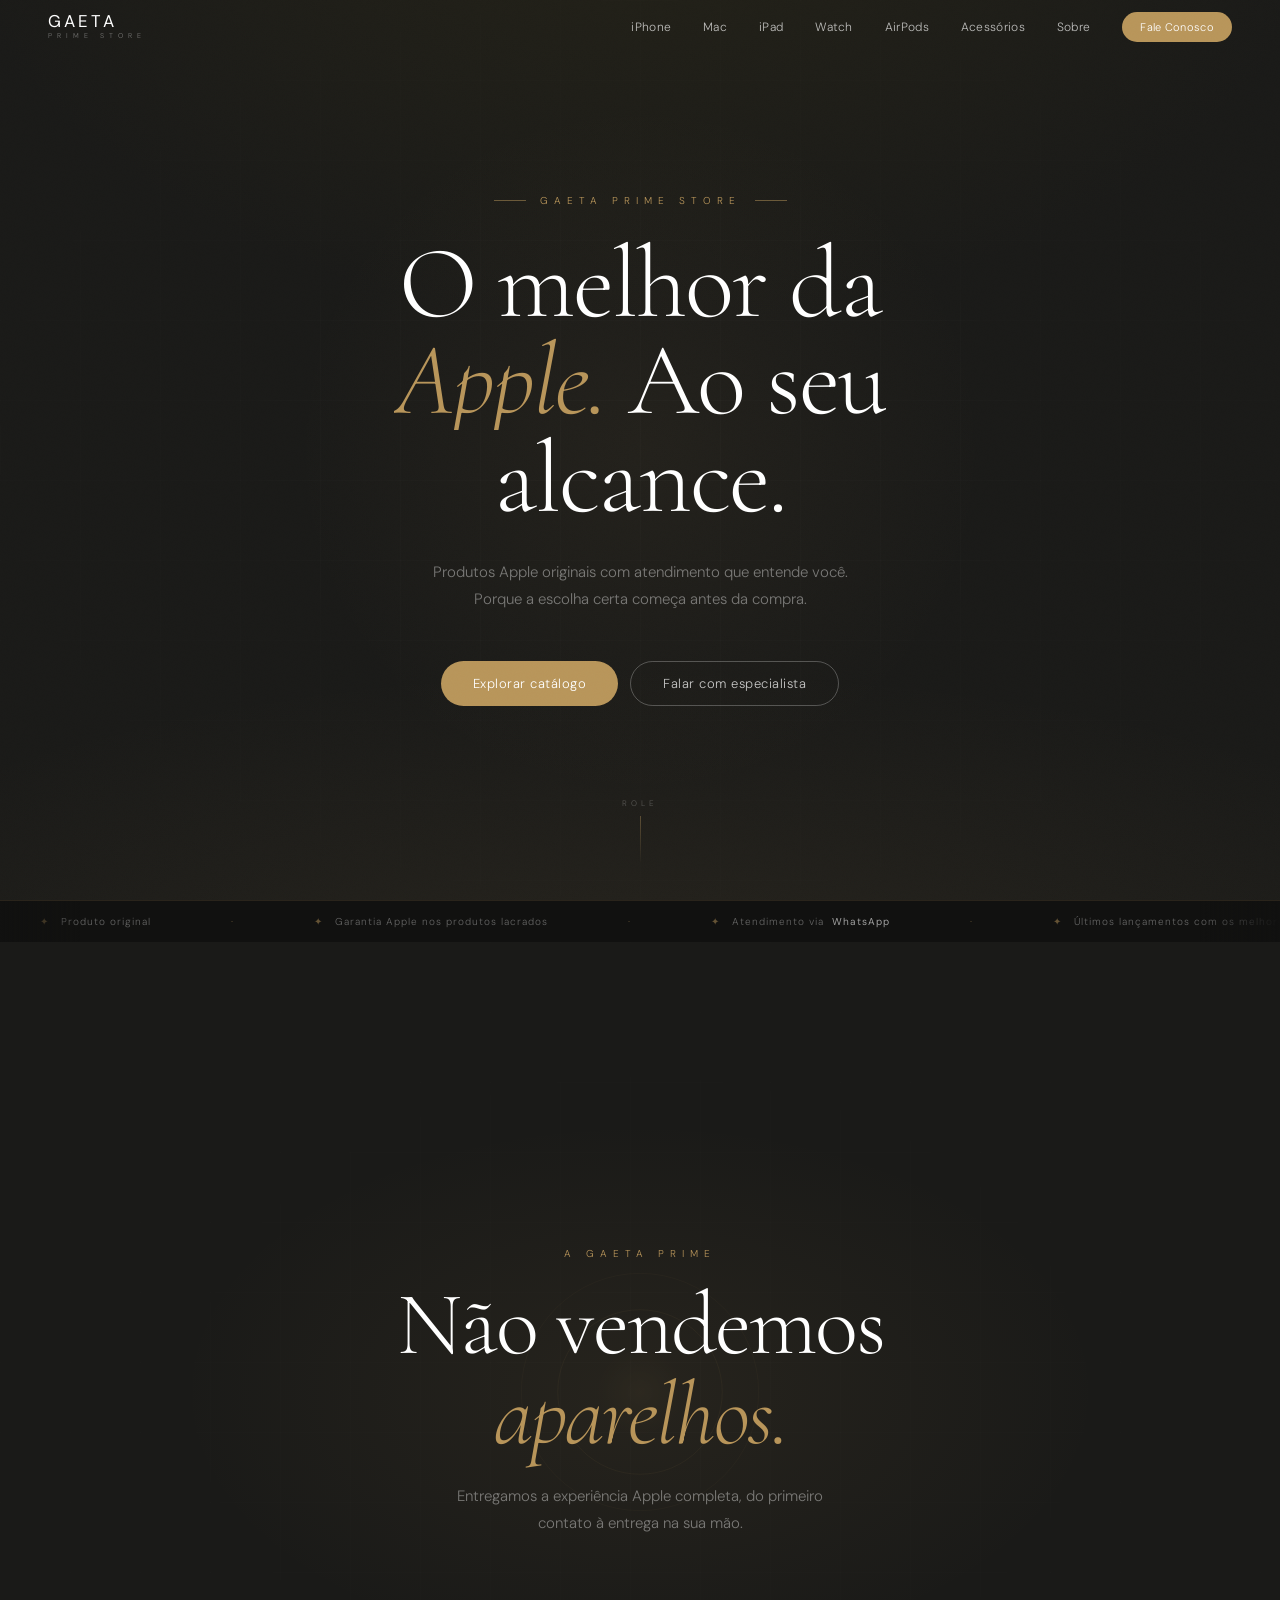
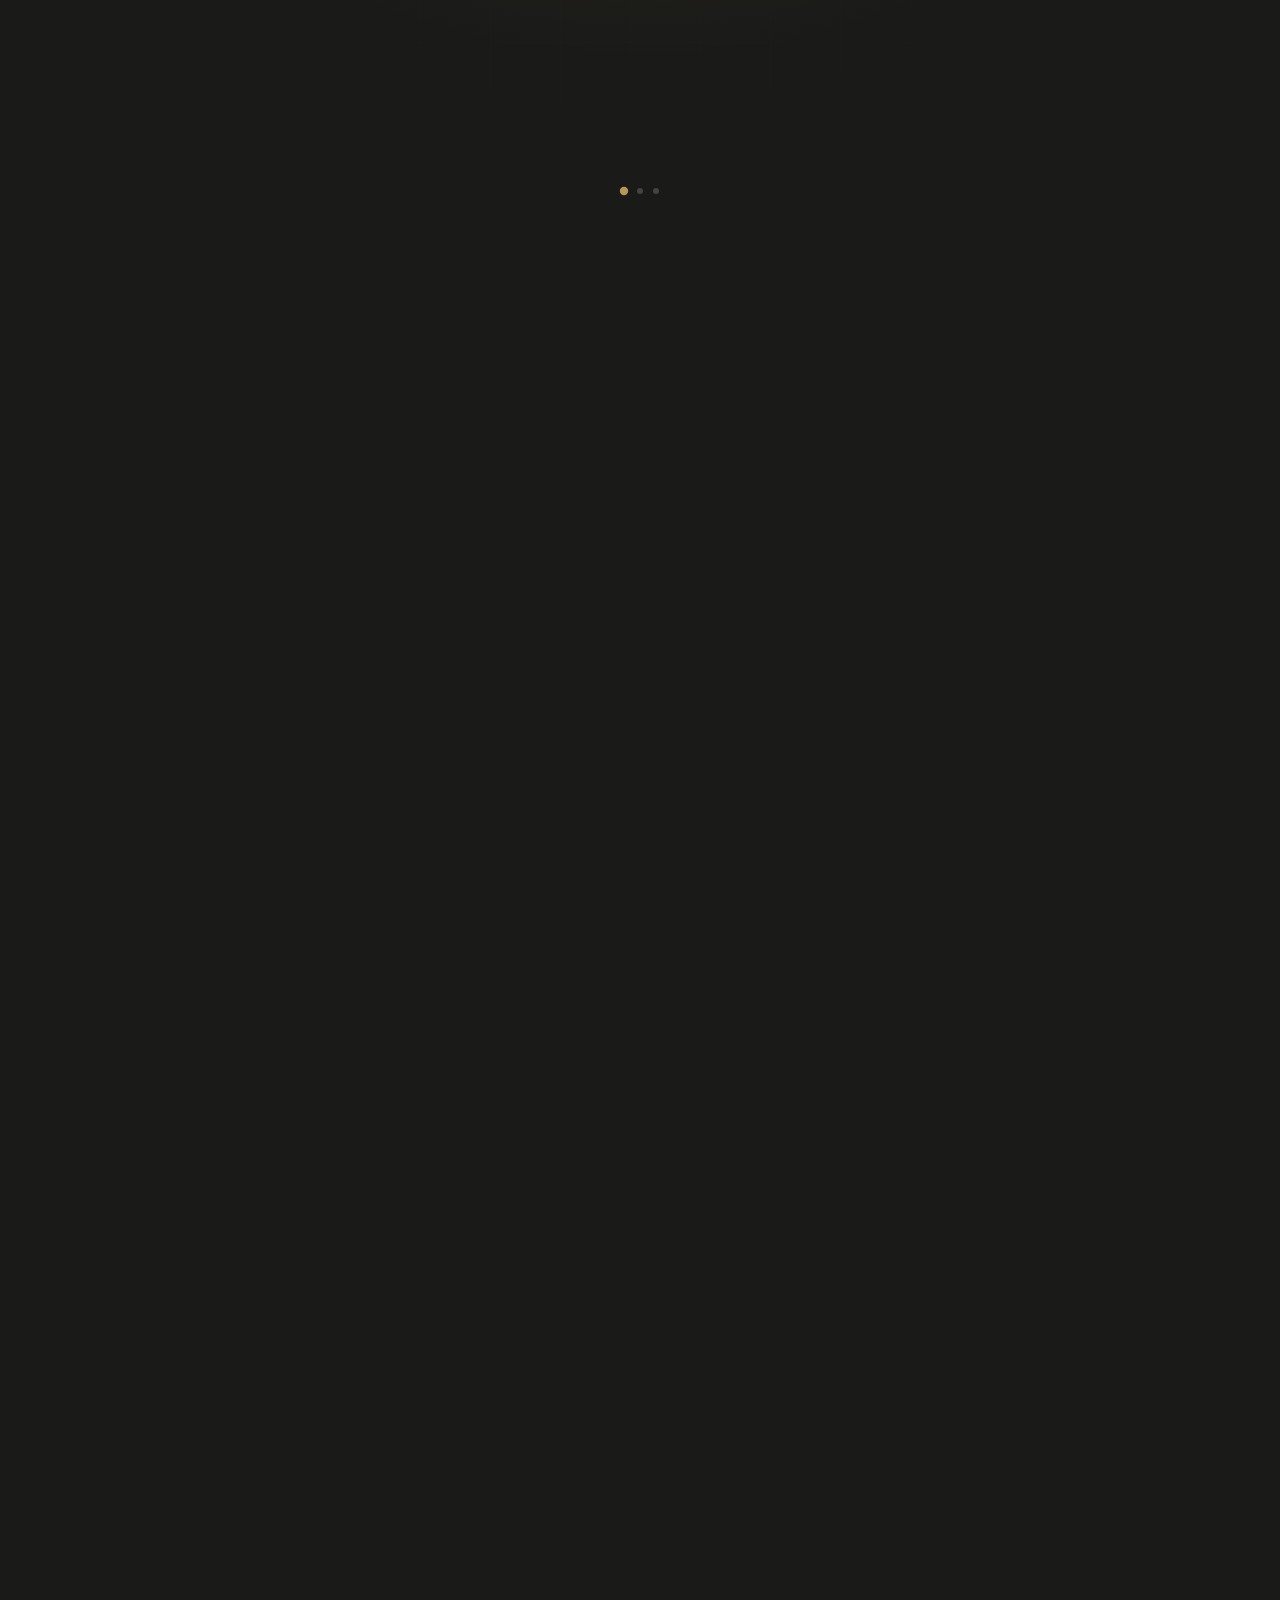
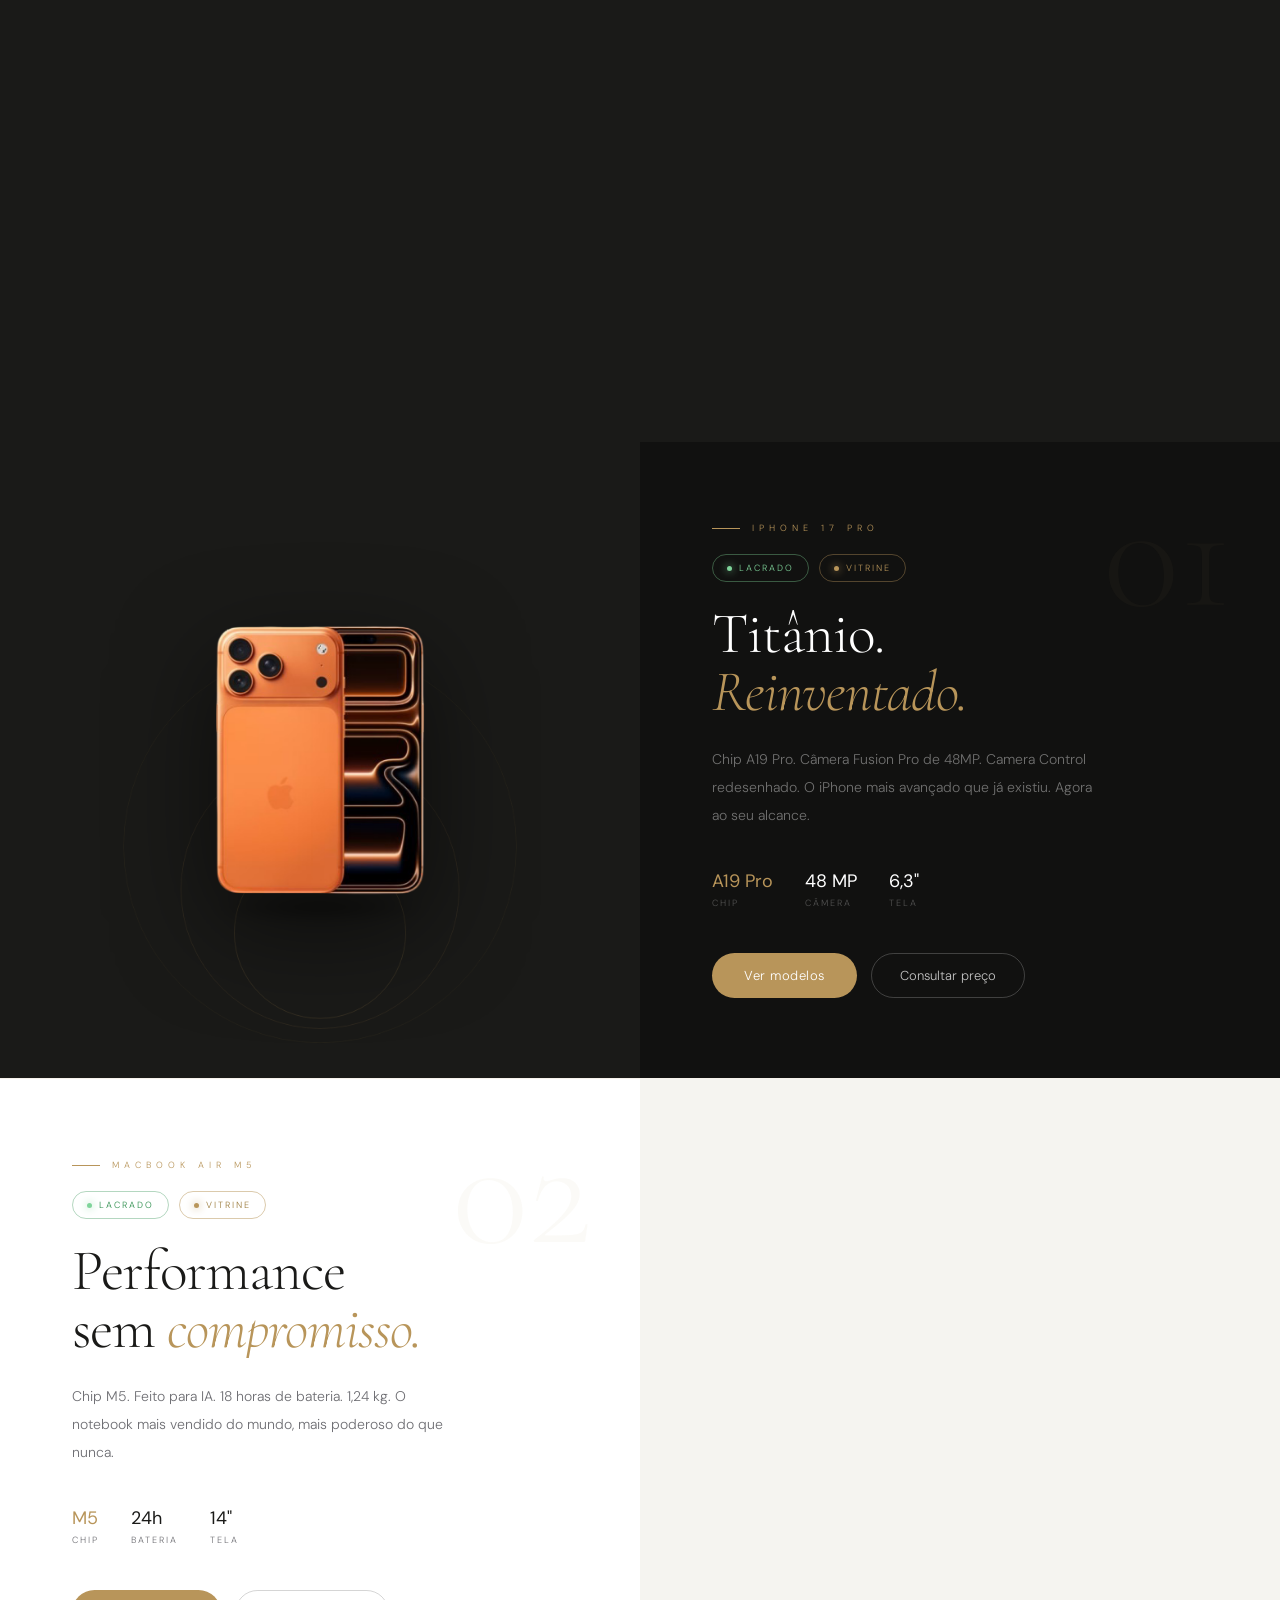
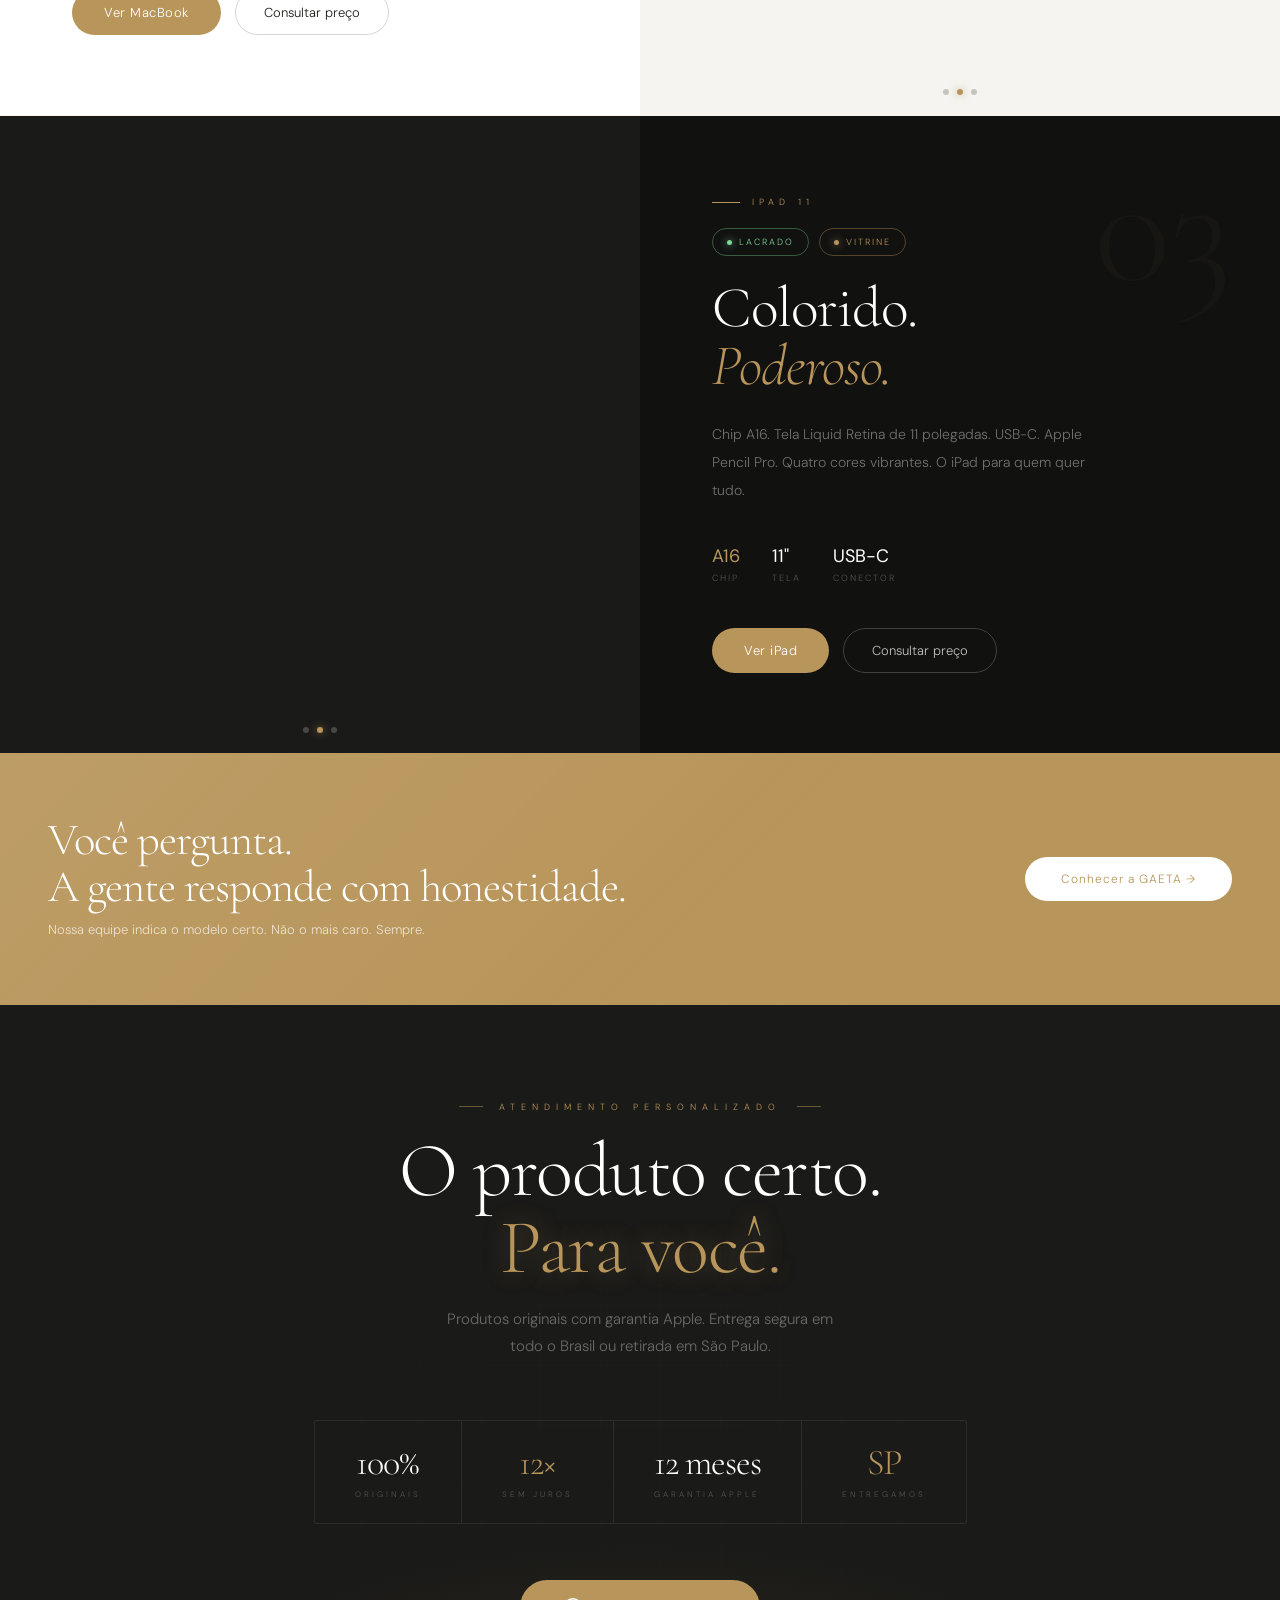
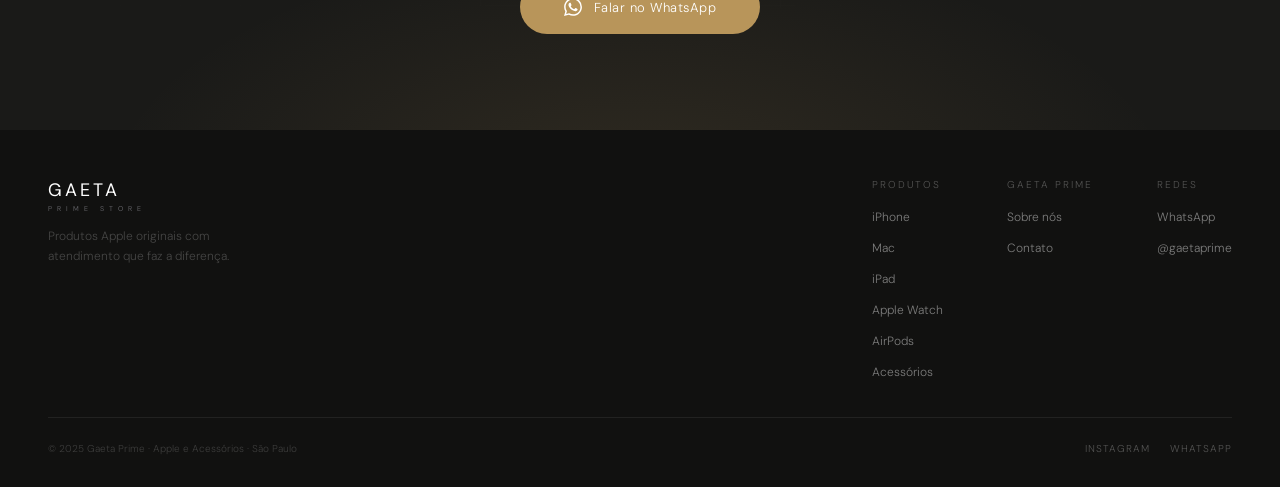
==== commit 63074a05: "Add files via upload" ====
--- a/index.html
+++ b/index.html
@@ -908,8 +908,8 @@
     <div class="wpp-nums spotlight" id="wpp-nums">
       <div class="wn"><span class="wn-v" data-count="100" data-suffix="%">0%</span><span class="wn-l">ORIGINAIS</span></div>
       <div class="wn"><span class="wn-v gold">12×</span><span class="wn-l">SEM JUROS</span></div>
-      <div class="wn"><span class="wn-v">1 ano</span><span class="wn-l">GARANTIA APPLE</span></div>
-      <div class="wn"><span class="wn-v gold">SP</span><span class="wn-l">PRESENCIAL</span></div>
+      <div class="wn"><span class="wn-v">12 meses</span><span class="wn-l">GARANTIA APPLE</span></div>
+      <div class="wn"><span class="wn-v gold">SP</span><span class="wn-l">ENTREGAMOS</span></div>
     </div>
     <a href="https://wa.me/5511999999999" target="_blank" rel="noopener" class="btn-wpp-lg">
       <svg viewBox="0 0 24 24" fill="currentColor"><path d="M17.472 14.382c-.297-.149-1.758-.867-2.03-.967-.273-.099-.471-.148-.67.15-.197.297-.767.966-.94 1.164-.173.199-.347.223-.644.075-.297-.15-1.255-.463-2.39-1.475-.883-.788-1.48-1.761-1.653-2.059-.173-.297-.018-.458.13-.606.134-.133.298-.347.446-.52.149-.174.198-.298.298-.497.099-.198.05-.371-.025-.52-.075-.149-.669-1.612-.916-2.207-.242-.579-.487-.5-.669-.51-.173-.008-.371-.01-.57-.01-.198 0-.52.074-.792.372-.272.297-1.04 1.016-1.04 2.479 0 1.462 1.065 2.875 1.213 3.074.149.198 2.096 3.2 5.077 4.487.709.306 1.262.489 1.694.625.712.227 1.36.195 1.871.118.571-.085 1.758-.719 2.006-1.413.248-.694.248-1.289.173-1.413-.074-.124-.272-.198-.57-.347m-5.421 7.403h-.004a9.87 9.87 0 01-5.031-1.378l-.361-.214-3.741.982.998-3.648-.235-.374a9.86 9.86 0 01-1.51-5.26c.001-5.45 4.436-9.884 9.888-9.884 2.64 0 5.122 1.03 6.988 2.898a9.825 9.825 0 012.893 6.994c-.003 5.45-4.437 9.884-9.885 9.884m8.413-18.297A11.815 11.815 0 0012.05 0C5.495 0 .16 5.335.157 11.892c0 2.096.547 4.142 1.588 5.945L.057 24l6.305-1.654a11.882 11.882 0 005.683 1.448h.005c6.554 0 11.89-5.335 11.893-11.893a11.821 11.821 0 00-3.48-8.413z"/></svg>
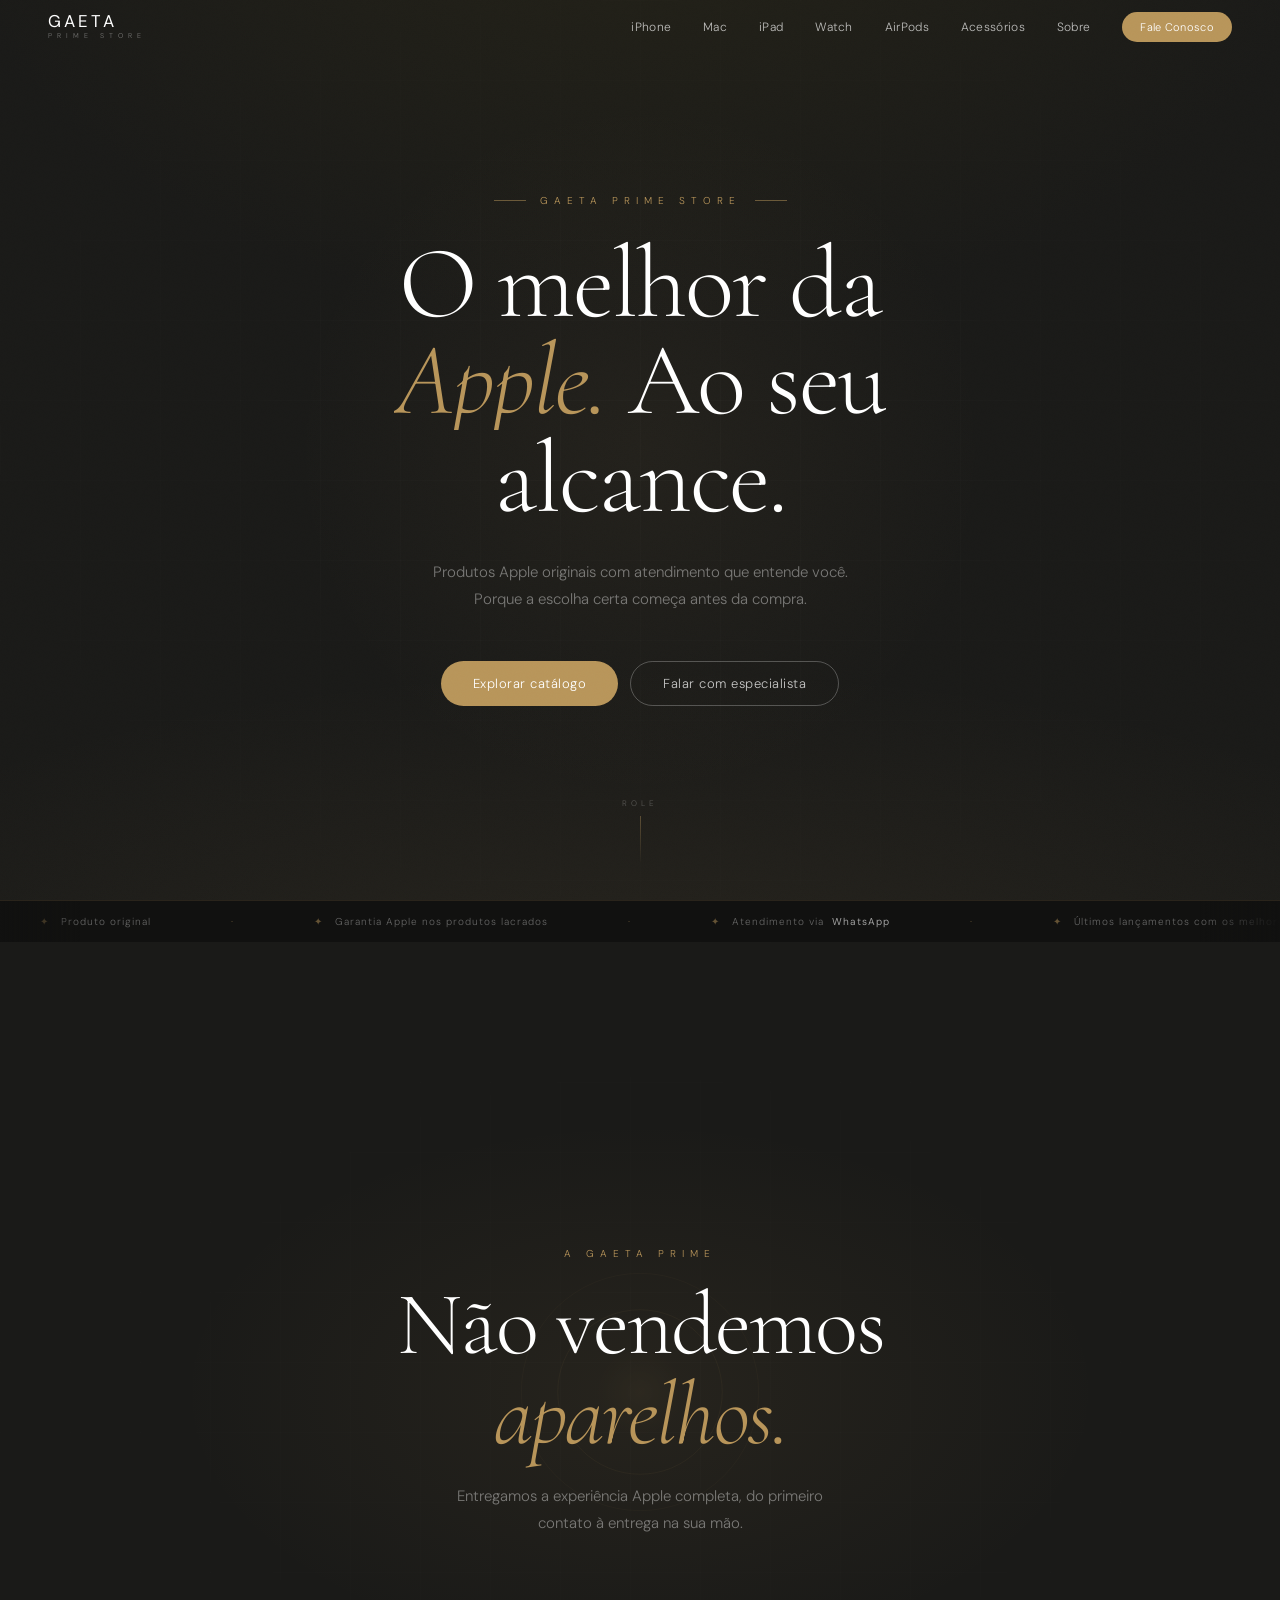
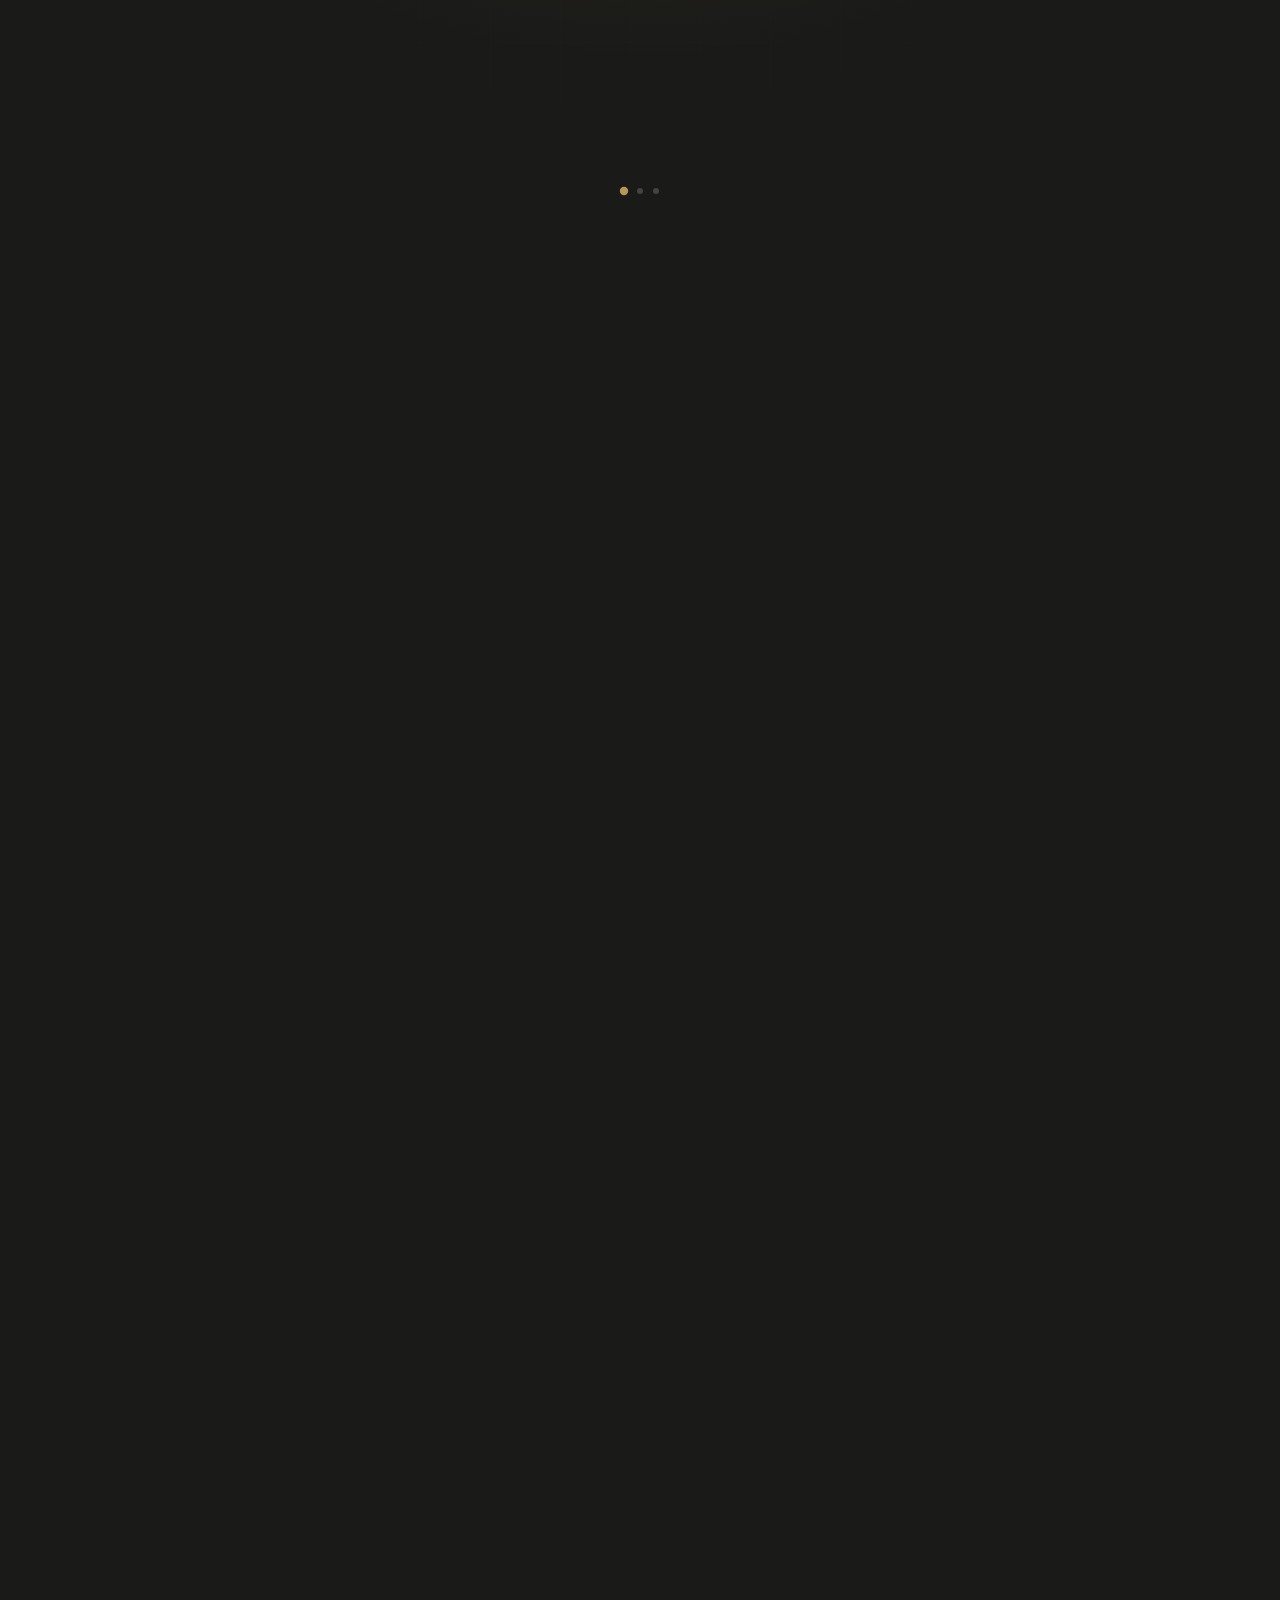
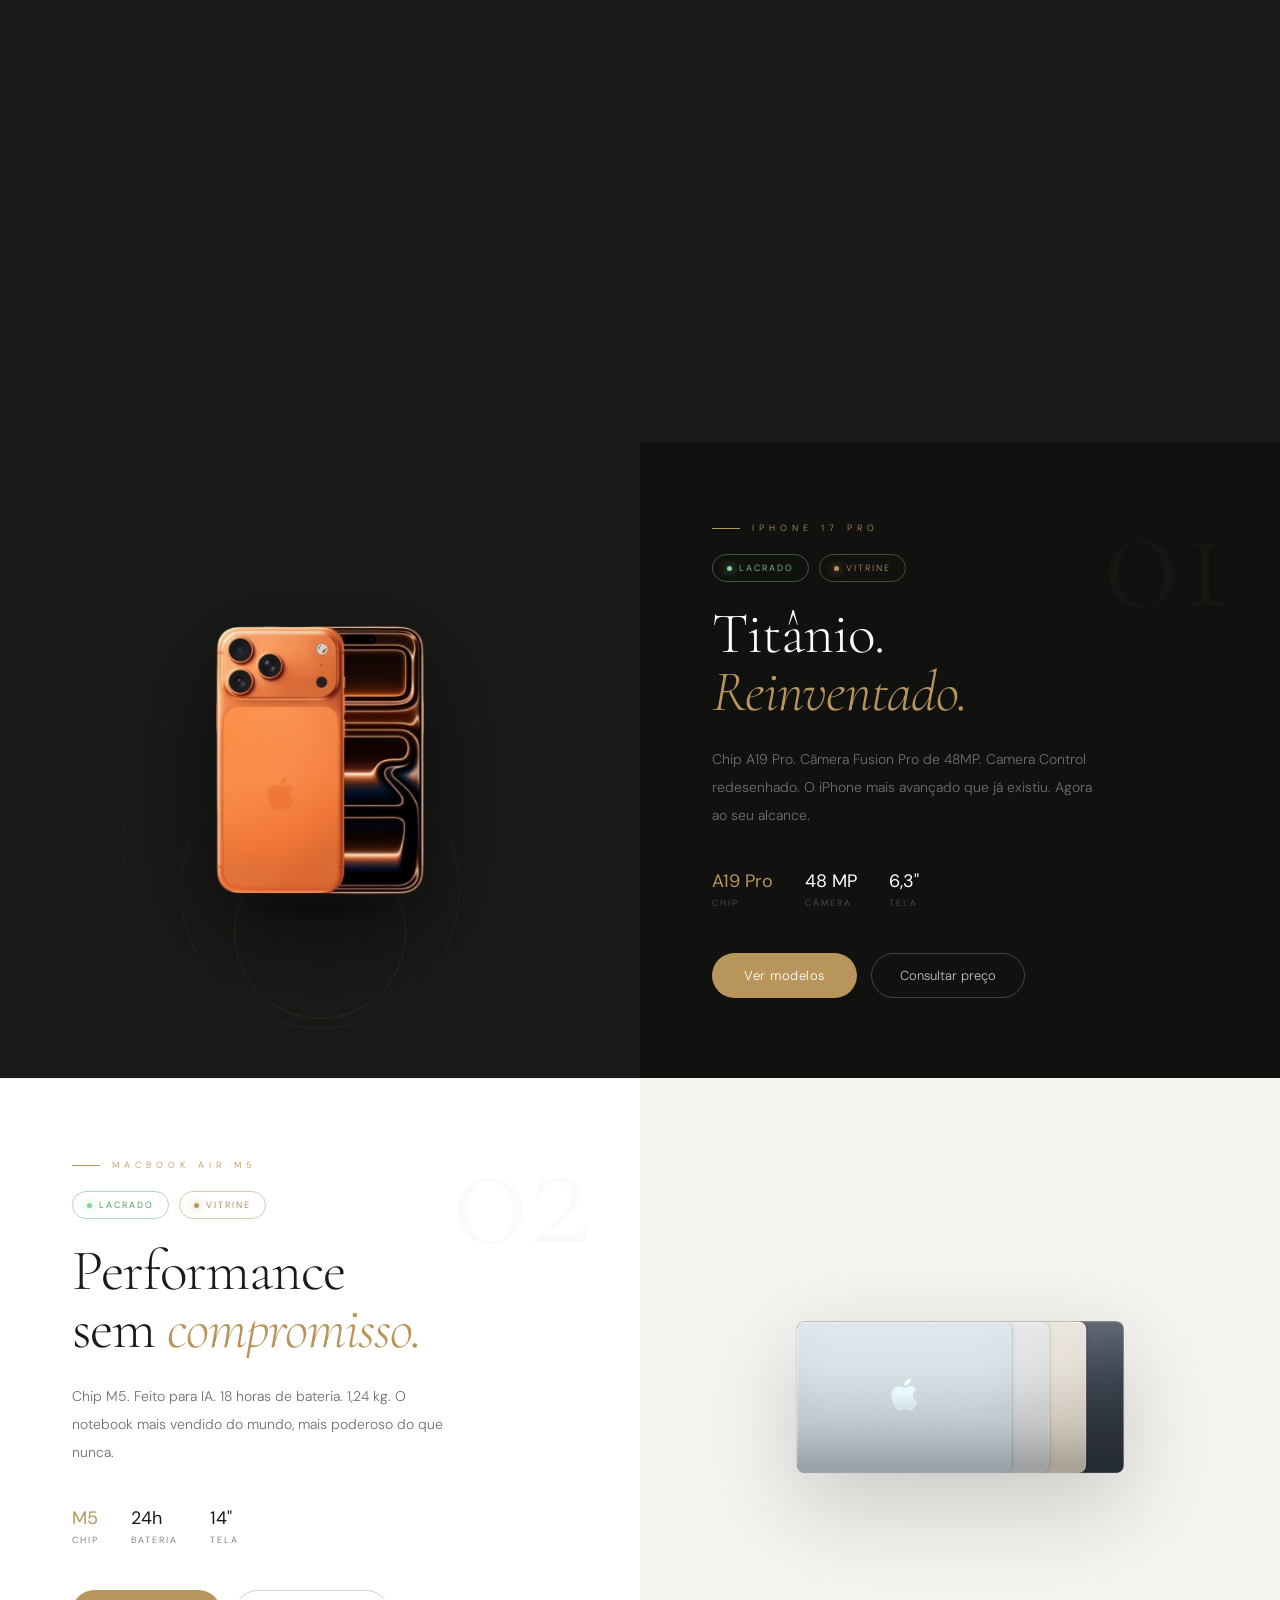
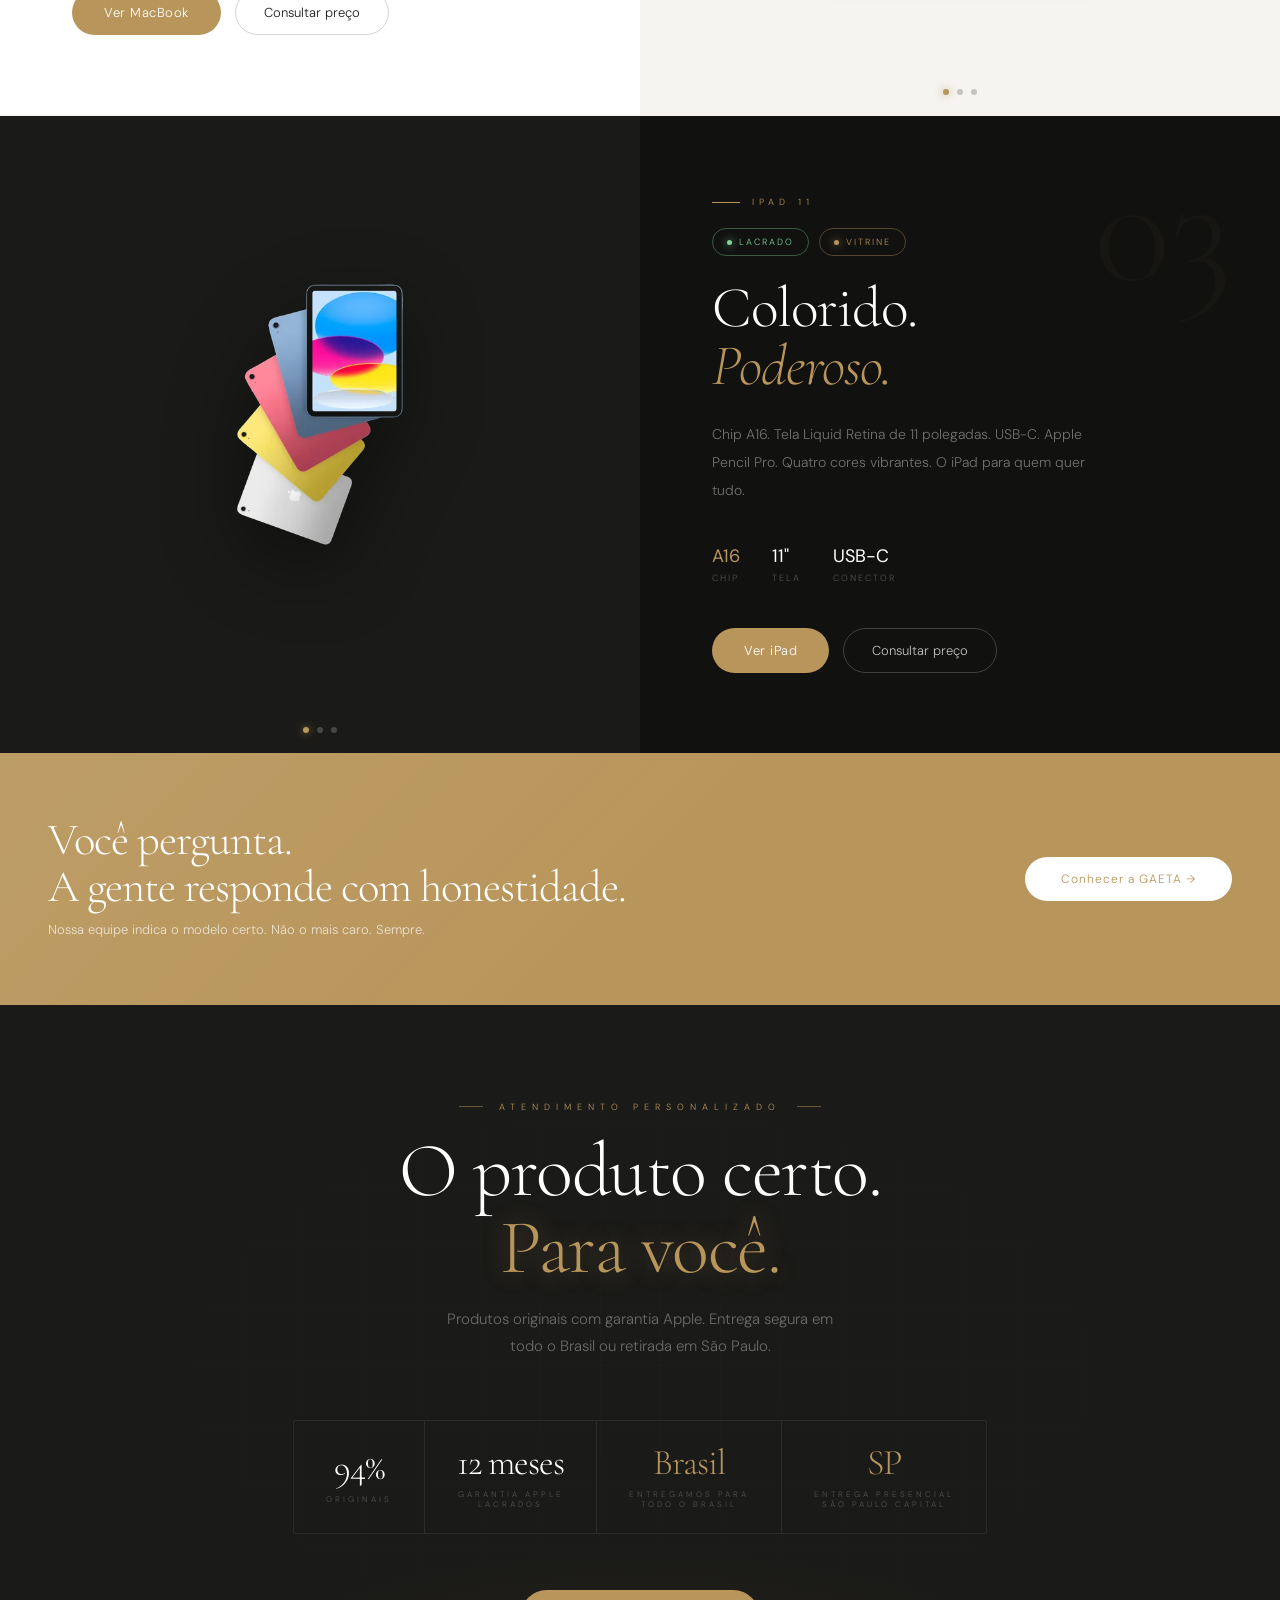
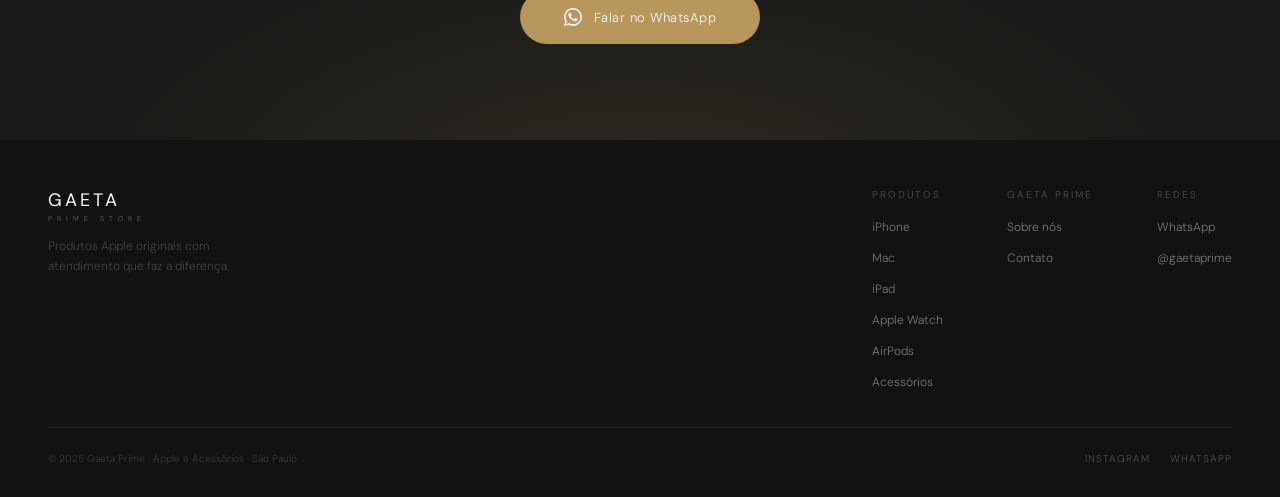
==== commit a02325e8: "Add files via upload" ====
--- a/index.html
+++ b/index.html
@@ -263,7 +263,7 @@
     .wpp-h em{font-style:italic;color:var(--cobre)}
     .wpp-sub{font-size:15px;color:rgba(255,255,255,.35);line-height:1.8;max-width:400px;margin:0 auto 60px}
     .wpp-nums{display:flex;align-items:stretch;justify-content:center;border:0.5px solid rgba(255,255,255,.08);border-radius:2px;overflow:hidden;margin-bottom:56px;flex-wrap:wrap}
-    .wn{padding:24px 40px;text-align:center;border-right:0.5px solid rgba(255,255,255,.08)}
+    .wn{padding:24px 32px;text-align:center;border-right:0.5px solid rgba(255,255,255,.08);display:flex;flex-direction:column;align-items:center;justify-content:center}
     .wn:last-child{border-right:none}
     .wn-v{font-family:'Cormorant Garamond',serif;font-size:36px;font-weight:300;color:#fff;line-height:1;letter-spacing:-1px;display:block}
     .wn-v.gold{color:var(--cobre)}
@@ -907,9 +907,9 @@
     <p class="wpp-sub">Produtos originais com garantia Apple. Entrega segura em todo o Brasil ou retirada em São Paulo.</p>
     <div class="wpp-nums spotlight" id="wpp-nums">
       <div class="wn"><span class="wn-v" data-count="100" data-suffix="%">0%</span><span class="wn-l">ORIGINAIS</span></div>
-      <div class="wn"><span class="wn-v gold">12×</span><span class="wn-l">SEM JUROS</span></div>
-      <div class="wn"><span class="wn-v">12 meses</span><span class="wn-l">GARANTIA APPLE</span></div>
-      <div class="wn"><span class="wn-v gold">SP</span><span class="wn-l">ENTREGAMOS</span></div>
+      <div class="wn"><span class="wn-v">12 meses</span><span class="wn-l">GARANTIA APPLE<br>LACRADOS</span></div>
+      <div class="wn"><span class="wn-v gold">Brasil</span><span class="wn-l">ENTREGAMOS PARA<br>TODO O BRASIL</span></div>
+      <div class="wn"><span class="wn-v gold">SP</span><span class="wn-l">ENTREGA PRESENCIAL<br>SÃO PAULO CAPITAL</span></div>
     </div>
     <a href="https://wa.me/5511999999999" target="_blank" rel="noopener" class="btn-wpp-lg">
       <svg viewBox="0 0 24 24" fill="currentColor"><path d="M17.472 14.382c-.297-.149-1.758-.867-2.03-.967-.273-.099-.471-.148-.67.15-.197.297-.767.966-.94 1.164-.173.199-.347.223-.644.075-.297-.15-1.255-.463-2.39-1.475-.883-.788-1.48-1.761-1.653-2.059-.173-.297-.018-.458.13-.606.134-.133.298-.347.446-.52.149-.174.198-.298.298-.497.099-.198.05-.371-.025-.52-.075-.149-.669-1.612-.916-2.207-.242-.579-.487-.5-.669-.51-.173-.008-.371-.01-.57-.01-.198 0-.52.074-.792.372-.272.297-1.04 1.016-1.04 2.479 0 1.462 1.065 2.875 1.213 3.074.149.198 2.096 3.2 5.077 4.487.709.306 1.262.489 1.694.625.712.227 1.36.195 1.871.118.571-.085 1.758-.719 2.006-1.413.248-.694.248-1.289.173-1.413-.074-.124-.272-.198-.57-.347m-5.421 7.403h-.004a9.87 9.87 0 01-5.031-1.378l-.361-.214-3.741.982.998-3.648-.235-.374a9.86 9.86 0 01-1.51-5.26c.001-5.45 4.436-9.884 9.888-9.884 2.64 0 5.122 1.03 6.988 2.898a9.825 9.825 0 012.893 6.994c-.003 5.45-4.437 9.884-9.885 9.884m8.413-18.297A11.815 11.815 0 0012.05 0C5.495 0 .16 5.335.157 11.892c0 2.096.547 4.142 1.588 5.945L.057 24l6.305-1.654a11.882 11.882 0 005.683 1.448h.005c6.554 0 11.89-5.335 11.893-11.893a11.821 11.821 0 00-3.48-8.413z"/></svg>
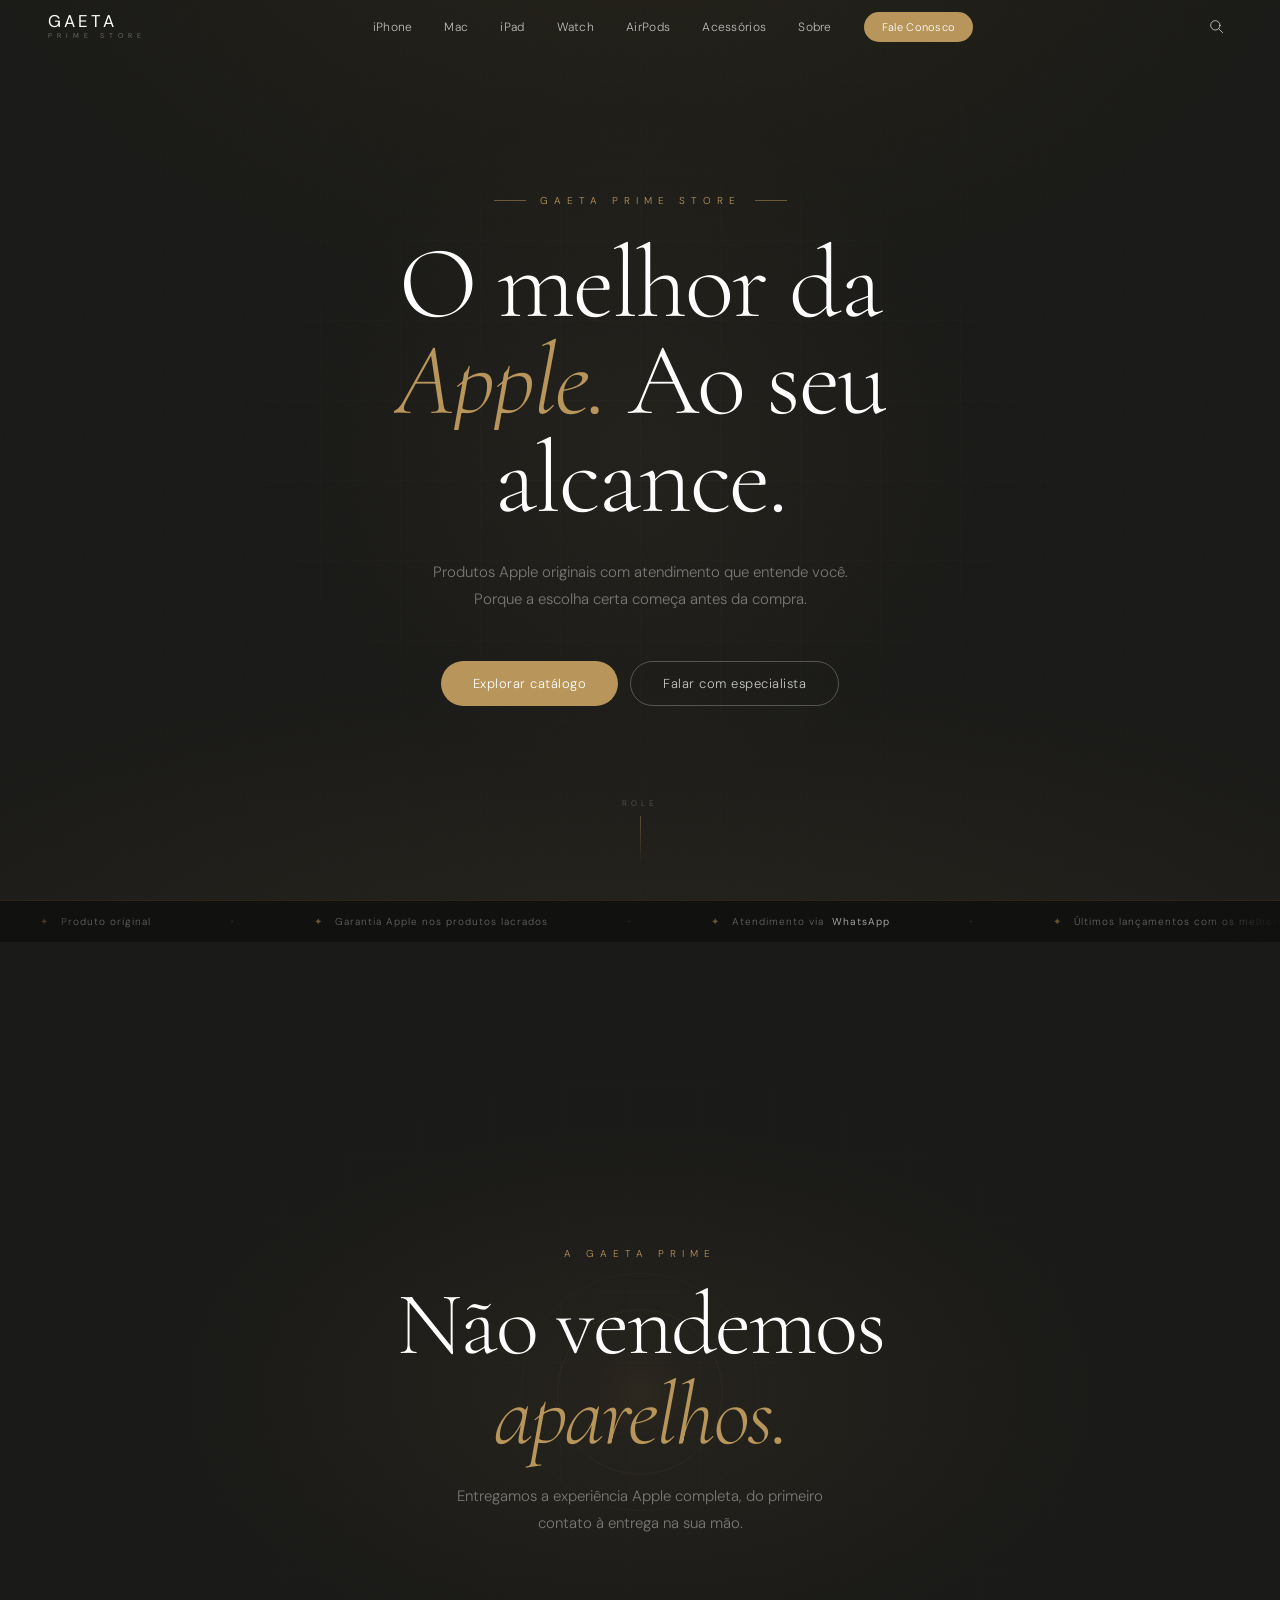
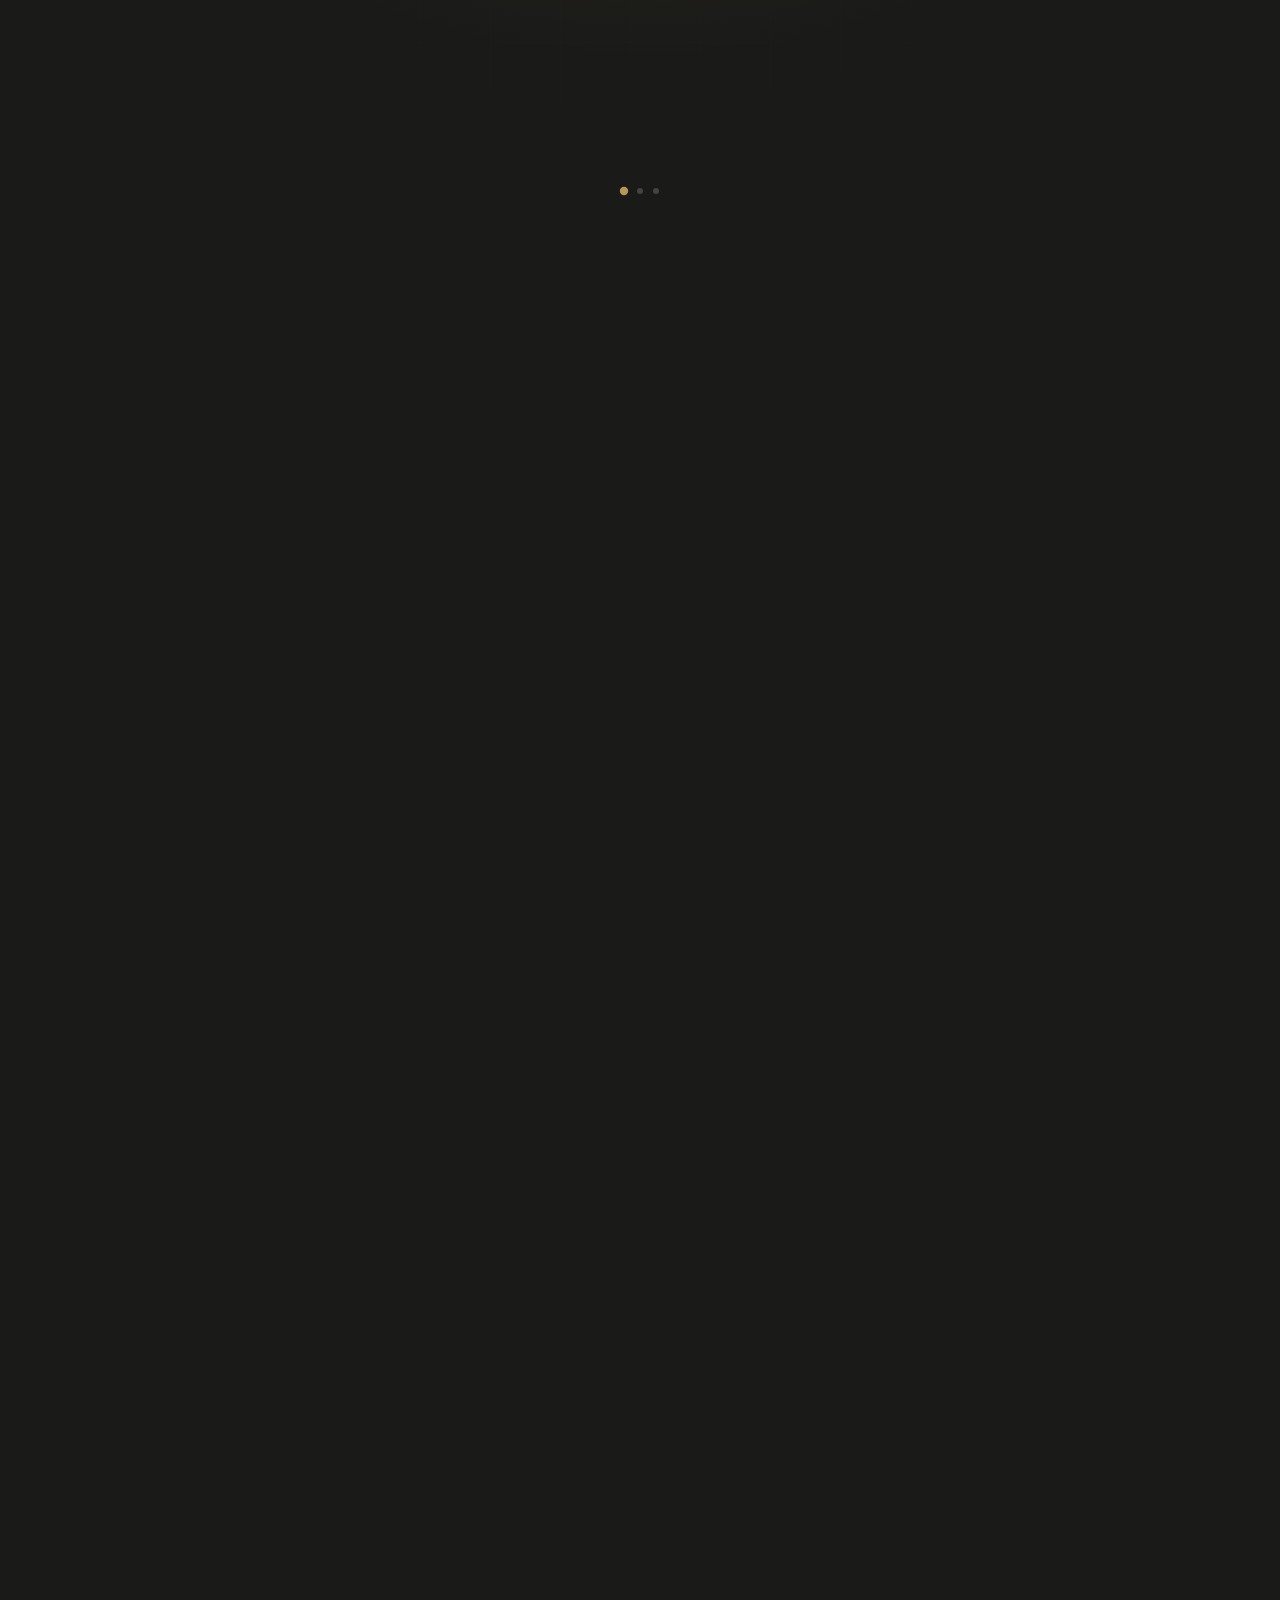
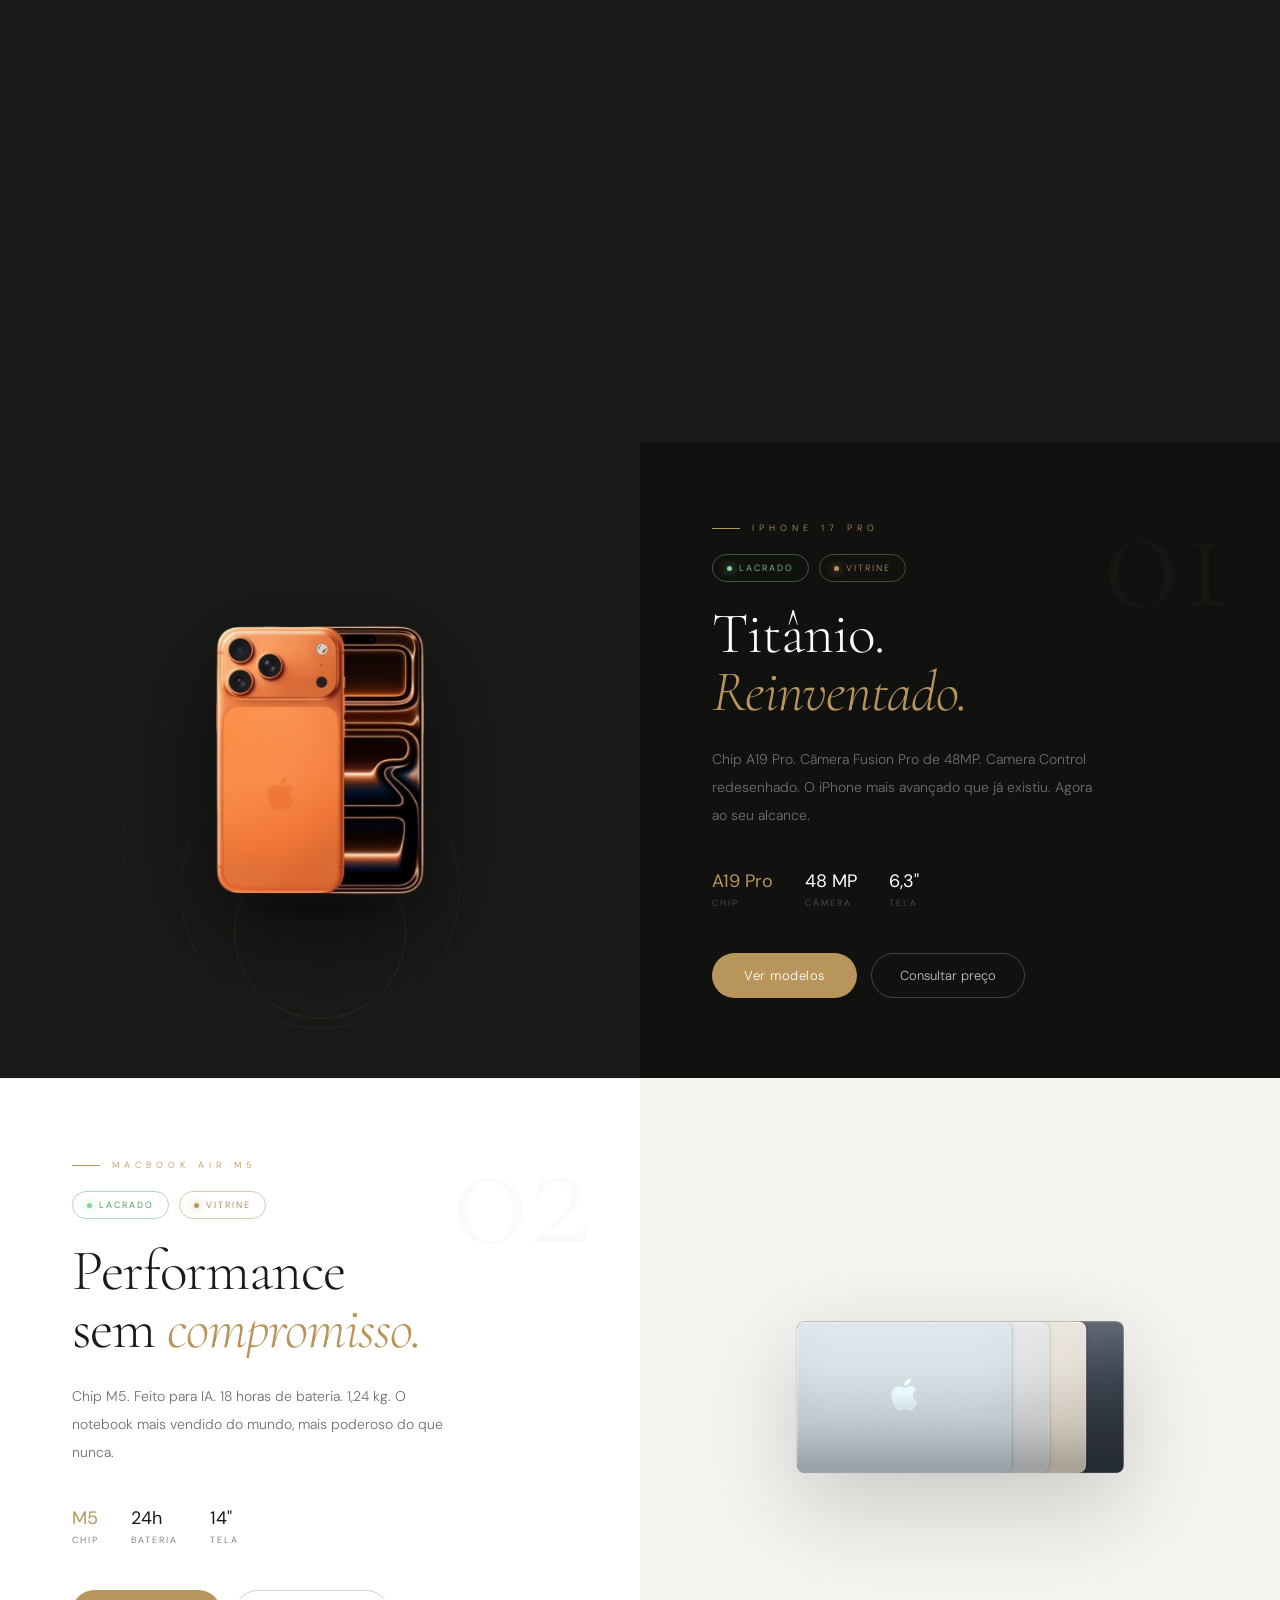
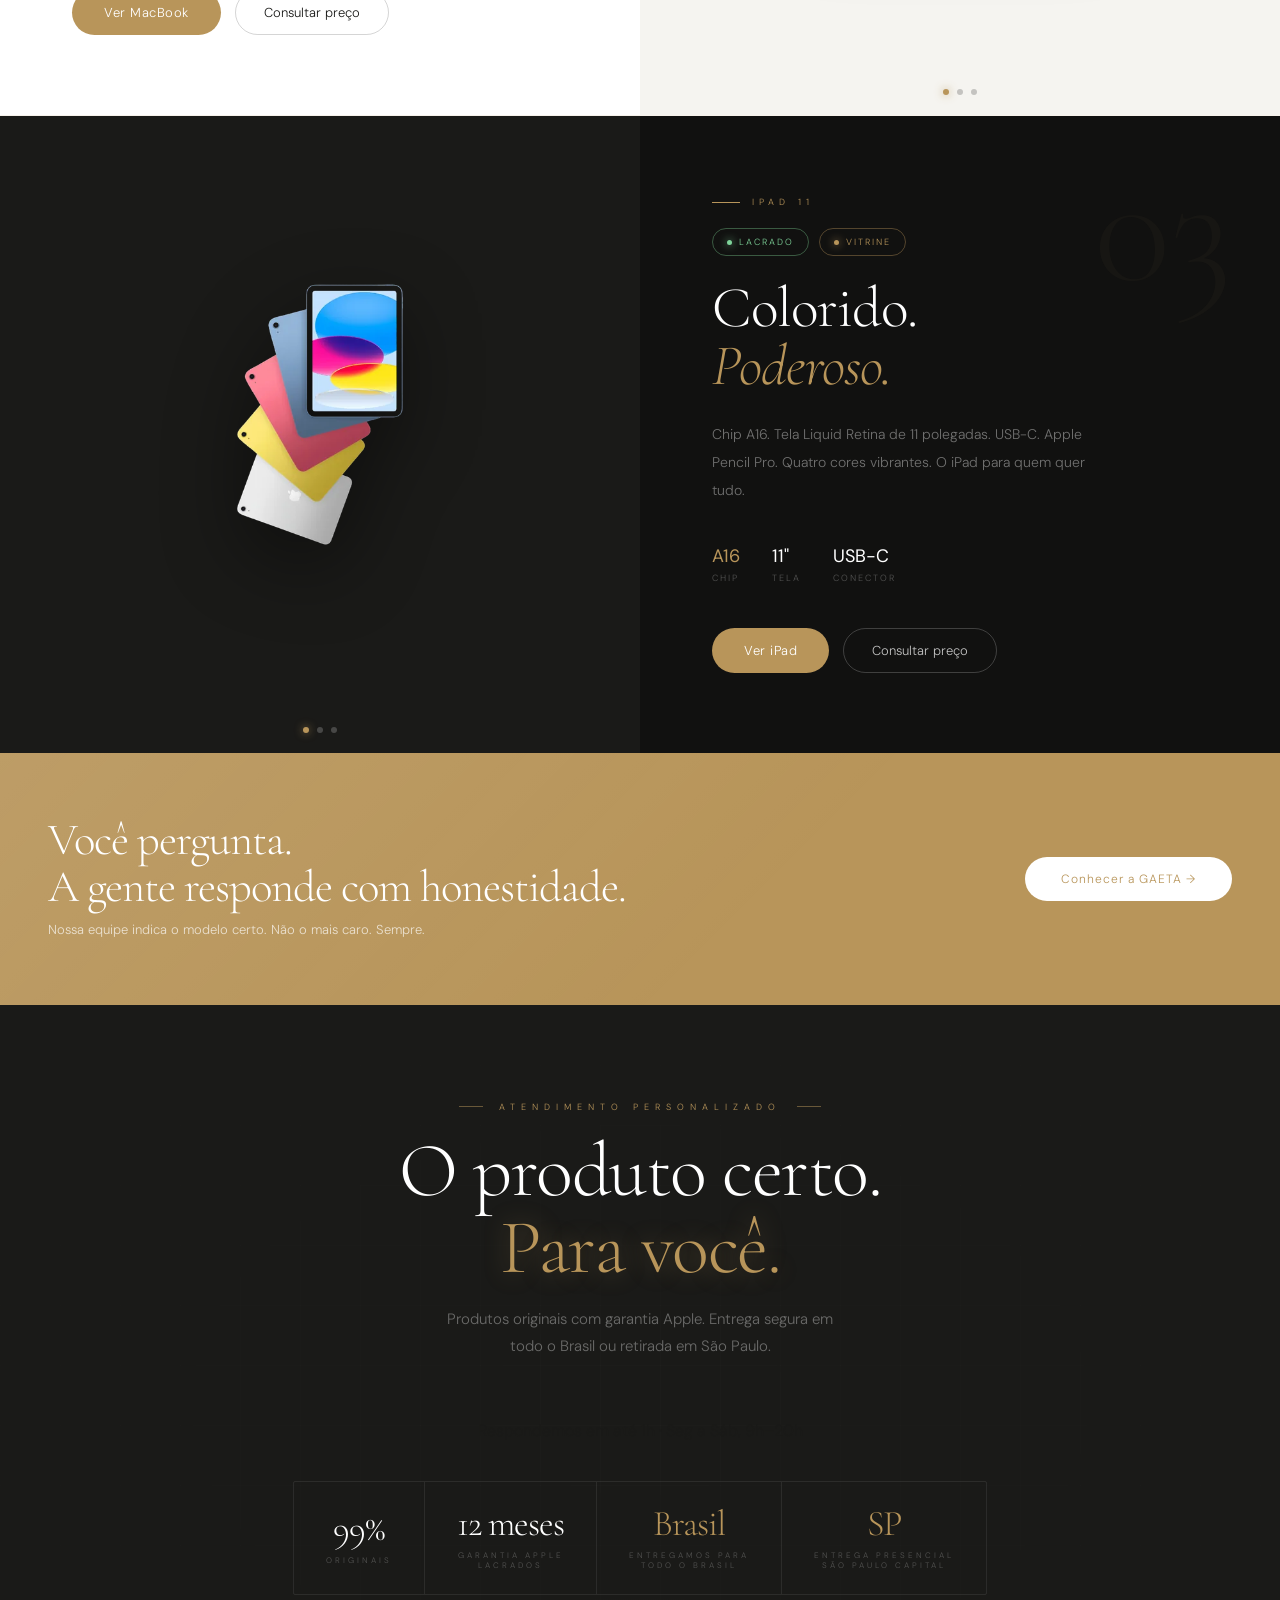
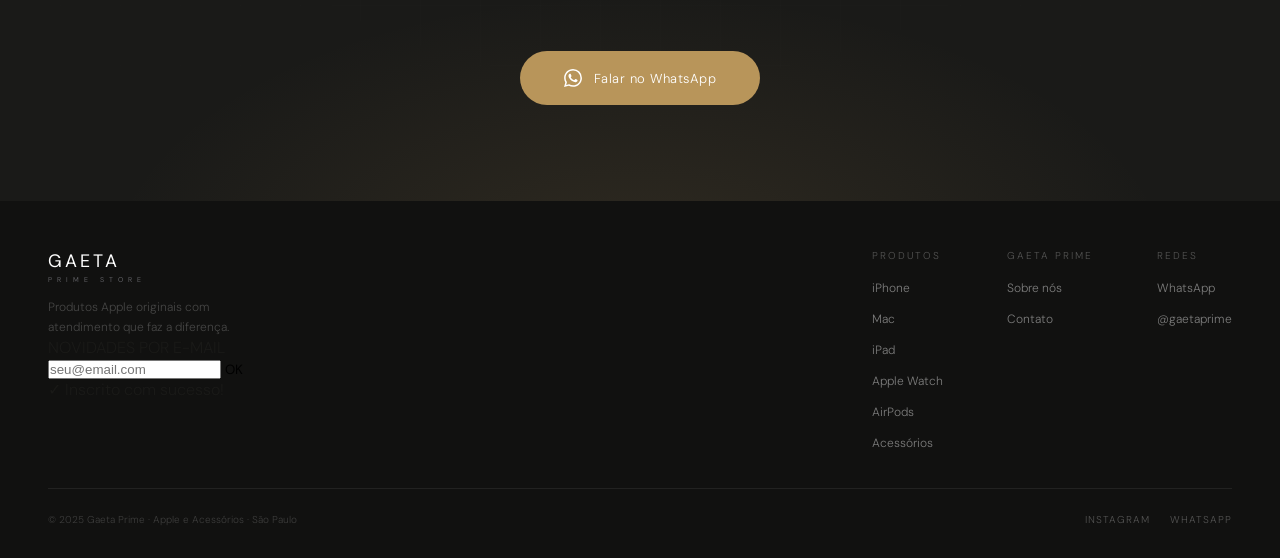
==== commit 34efd310: "Add files via upload" ====
--- a/index.html
+++ b/index.html
@@ -7,10 +7,16 @@
   <meta property="og:title" content="Gaeta Prime · Apple Premium Store">
   <meta property="og:description" content="Gaeta Prime · iPhone, MacBook, iPad, Apple Watch e AirPods originais em São Paulo. Lacrados com garantia Apple. Atendimento via WhatsApp.">
   <meta property="og:type" content="website">
-  <meta name="twitter:card" content="summary">
-  <meta name="twitter:title" content="Gaeta Prime · Apple Premium Store">
-  <meta name="twitter:description" content="Gaeta Prime · iPhone, MacBook, iPad, Apple Watch e AirPods originais em São Paulo. Lacrados com garantia Apple. Atendimento via WhatsApp.">
-  <title>Gaeta Prime · Apple Premium Store</title>
+  <meta property="og:url" content="https://gaetaprime.com.br/">
+  <meta property="og:image" content="https://gaetaprime.com.br/img/og-cover.jpg">
+  <meta property="og:image:width" content="1200">
+  <meta property="og:image:height" content="630">
+  <meta name="twitter:card" content="summary_large_image">
+  <meta name="twitter:title" content="Gaeta Prime · Apple Premium Store em SP">
+  <meta name="twitter:description" content="iPhone, MacBook, iPad, Apple Watch e AirPods originais em São Paulo. Lacrados com garantia Apple. Atendimento via WhatsApp.">
+  <meta name="twitter:image" content="https://gaetaprime.com.br/img/og-cover.jpg">
+  <link rel="canonical" href="https://gaetaprime.com.br/">
+  <title>Gaeta Prime · Apple Premium Store — iPhone, Mac, iPad em SP</title>
   <link rel="icon" href="/favicon.ico" sizes="32x32">
 <link rel="icon" href="/favicon.svg" type="image/svg+xml">
 <link rel="apple-touch-icon" href="/apple-touch-icon.png">
@@ -147,7 +153,7 @@
 
     /* ── MARQUEE ── */
     .marquee-wrap{background:#111110;overflow:hidden;border-top:0.5px solid rgba(184,149,90,.15);padding:14px 0}
-    .marquee-track{display:flex;white-space:nowrap;animation:marquee 5s linear infinite}
+    .marquee-track{display:flex;white-space:nowrap;animation:marquee 20s linear infinite}
     .marquee-item{display:inline-flex;align-items:center;gap:8px;padding:0 40px;font-size:10px;color:rgba(255,255,255,.35);letter-spacing:1px;flex-shrink:0}
     .marquee-item strong{color:rgba(255,255,255,.6);font-weight:400}
     .mdot{color:var(--cobre);opacity:.5}
@@ -897,6 +903,48 @@
   <a href="sobre.html" class="faixa-btn">Conhecer a GAETA →</a>
 </div>
 
+<!-- DEPOIMENTOS — oculto até ter avaliações reais de clientes
+<section class="depoimentos">
+  <p class="section-eyebrow" style="text-align:center;">CLIENTES</p>
+  <h2 class="section-title gw-phrase" style="text-align:center; max-width:480px; margin:0 auto 0;">O que dizem quem já comprou.</h2>
+  <div class="depo-grid">
+    <div class="depo-card reveal">
+      <div class="depo-estrelas">
+        <span class="depo-estrela">★</span><span class="depo-estrela">★</span><span class="depo-estrela">★</span><span class="depo-estrela">★</span><span class="depo-estrela">★</span>
+      </div>
+      <p class="depo-texto">Comprei meu iPhone 16 Pro Max com eles e foi a melhor experiência de compra que já tive. Atendimento rápido, produto lacrado e entregue no prazo.</p>
+      <div class="depo-autor">
+        <span class="depo-nome">Mariana R.</span>
+        <span class="depo-cidade">São Paulo · SP</span>
+        <span class="depo-produto">IPHONE 16 PRO MAX</span>
+      </div>
+    </div>
+    <div class="depo-card reveal reveal-d1">
+      <div class="depo-estrelas">
+        <span class="depo-estrela">★</span><span class="depo-estrela">★</span><span class="depo-estrela">★</span><span class="depo-estrela">★</span><span class="depo-estrela">★</span>
+      </div>
+      <p class="depo-texto">Precisava de um MacBook urgente e eles me atenderam no mesmo dia. Nota fiscal, garantia Apple, tudo certinho. Produto impecável.</p>
+      <div class="depo-autor">
+        <span class="depo-nome">Felipe M.</span>
+        <span class="depo-cidade">Campinas · SP</span>
+        <span class="depo-produto">MACBOOK AIR M5</span>
+      </div>
+    </div>
+    <div class="depo-card reveal reveal-d2">
+      <div class="depo-estrelas">
+        <span class="depo-estrela">★</span><span class="depo-estrela">★</span><span class="depo-estrela">★</span><span class="depo-estrela">★</span><span class="depo-estrela">★</span>
+      </div>
+      <p class="depo-texto">Me ajudaram a escolher o iPad certo pra minha filha. Foram muito pacientes e o produto chegou em 2 dias. Incrível!</p>
+      <div class="depo-autor">
+        <span class="depo-nome">Cláudia S.</span>
+        <span class="depo-cidade">Rio de Janeiro · RJ</span>
+        <span class="depo-produto">IPAD AIR 11"</span>
+      </div>
+    </div>
+  </div>
+</section>
+-->
+
 <!-- WPP -->
 <section class="wpp">
   <div class="wpp-bg"></div>
@@ -905,6 +953,7 @@
     <p class="wpp-ey">ATENDIMENTO PERSONALIZADO</p>
     <h2 class="wpp-h glow-text"><span class="gw">O</span> <span class="gw">produto</span> <span class="gw">certo.</span><br><span class="gw gold">Para</span> <span class="gw gold">você.</span></h2>
     <p class="wpp-sub">Produtos originais com garantia Apple. Entrega segura em todo o Brasil ou retirada em São Paulo.</p>
+    <p class="wpp-response-badge" style="justify-content:center; margin-bottom:40px;">Respondemos em até 1h · Seg a Sáb, 9h–20h</p>
     <div class="wpp-nums spotlight" id="wpp-nums">
       <div class="wn"><span class="wn-v" data-count="100" data-suffix="%">0%</span><span class="wn-l">ORIGINAIS</span></div>
       <div class="wn"><span class="wn-v">12 meses</span><span class="wn-l">GARANTIA APPLE<br>LACRADOS</span></div>
@@ -925,6 +974,14 @@
       <span class="footer-logo-g">GAETA</span>
       <span class="footer-logo-p">PRIME STORE</span>
       <p class="footer-tagline">Produtos Apple originais com atendimento que faz a diferença.</p>
+      <div class="footer-newsletter">
+        <span class="footer-newsletter-label">NOVIDADES POR E-MAIL</span>
+        <form class="footer-newsletter-form" id="nl-form" onsubmit="nlSubmit(event)">
+          <input type="email" class="footer-newsletter-input" id="nl-email" placeholder="seu@email.com" required aria-label="E-mail para newsletter">
+          <button type="submit" class="footer-newsletter-btn">OK</button>
+        </form>
+        <p class="footer-newsletter-ok" id="nl-ok">✓ Inscrito com sucesso!</p>
+      </div>
     </div>
     <div class="footer-col">
       <p class="footer-col-title">PRODUTOS</p>
@@ -952,22 +1009,6 @@
   window.addEventListener('scroll', () => {
     nav.classList.toggle('scrolled', window.scrollY > 60);
   }, {passive:true});
-})();
-
-// ── Hambúrguer ──
-(function(){
-  const btn = document.getElementById('nav-hamburger');
-  const menu = document.getElementById('nav-mobile-menu');
-  if(!btn||!menu) return;
-  function toggle(){
-    const open = btn.classList.toggle('open');
-    menu.classList.toggle('open', open);
-    document.body.style.overflow = open ? 'hidden' : '';
-  }
-  btn.addEventListener('click', toggle);
-  menu.querySelectorAll('a').forEach(a => a.addEventListener('click', () => {
-    btn.classList.remove('open'); menu.classList.remove('open'); document.body.style.overflow = '';
-  }));
 })();
 
 // ── Luz que segue o mouse no hero ──
@@ -1259,6 +1300,32 @@
   setInterval(()=>{ cur=(cur+1)%3; window.ipadThumb(cur); },4000);
 })();
 </script>
+  <script type="application/ld+json">
+  {
+    "@context": "https://schema.org",
+    "@type": "Organization",
+    "name": "Gaeta Prime",
+    "url": "https://gaetaprime.com.br",
+    "logo": "https://gaetaprime.com.br/img/og-cover.jpg",
+    "description": "Loja especializada em produtos Apple originais com atendimento personalizado via WhatsApp em São Paulo.",
+    "address": { "@type": "PostalAddress", "addressLocality": "São Paulo", "addressRegion": "SP", "addressCountry": "BR" },
+    "telephone": "+5511999999999",
+    "sameAs": ["https://instagram.com/gaetaprime"],
+    "openingHours": "Mo-Sa 09:00-20:00"
+  }
+  </script>
+  <script src="main.js" defer></script>
   <script src="gaeta-fx.js" defer></script>
+  <script src="search.js" defer></script>
+  <script>
+  function nlSubmit(e) {
+    e.preventDefault();
+    const form = document.getElementById('nl-form');
+    const ok   = document.getElementById('nl-ok');
+    /* Integrar com Mailchimp/Brevo substituindo este bloco */
+    form.style.display = 'none';
+    ok.style.display   = 'block';
+  }
+  </script>
 </body>
 </html>
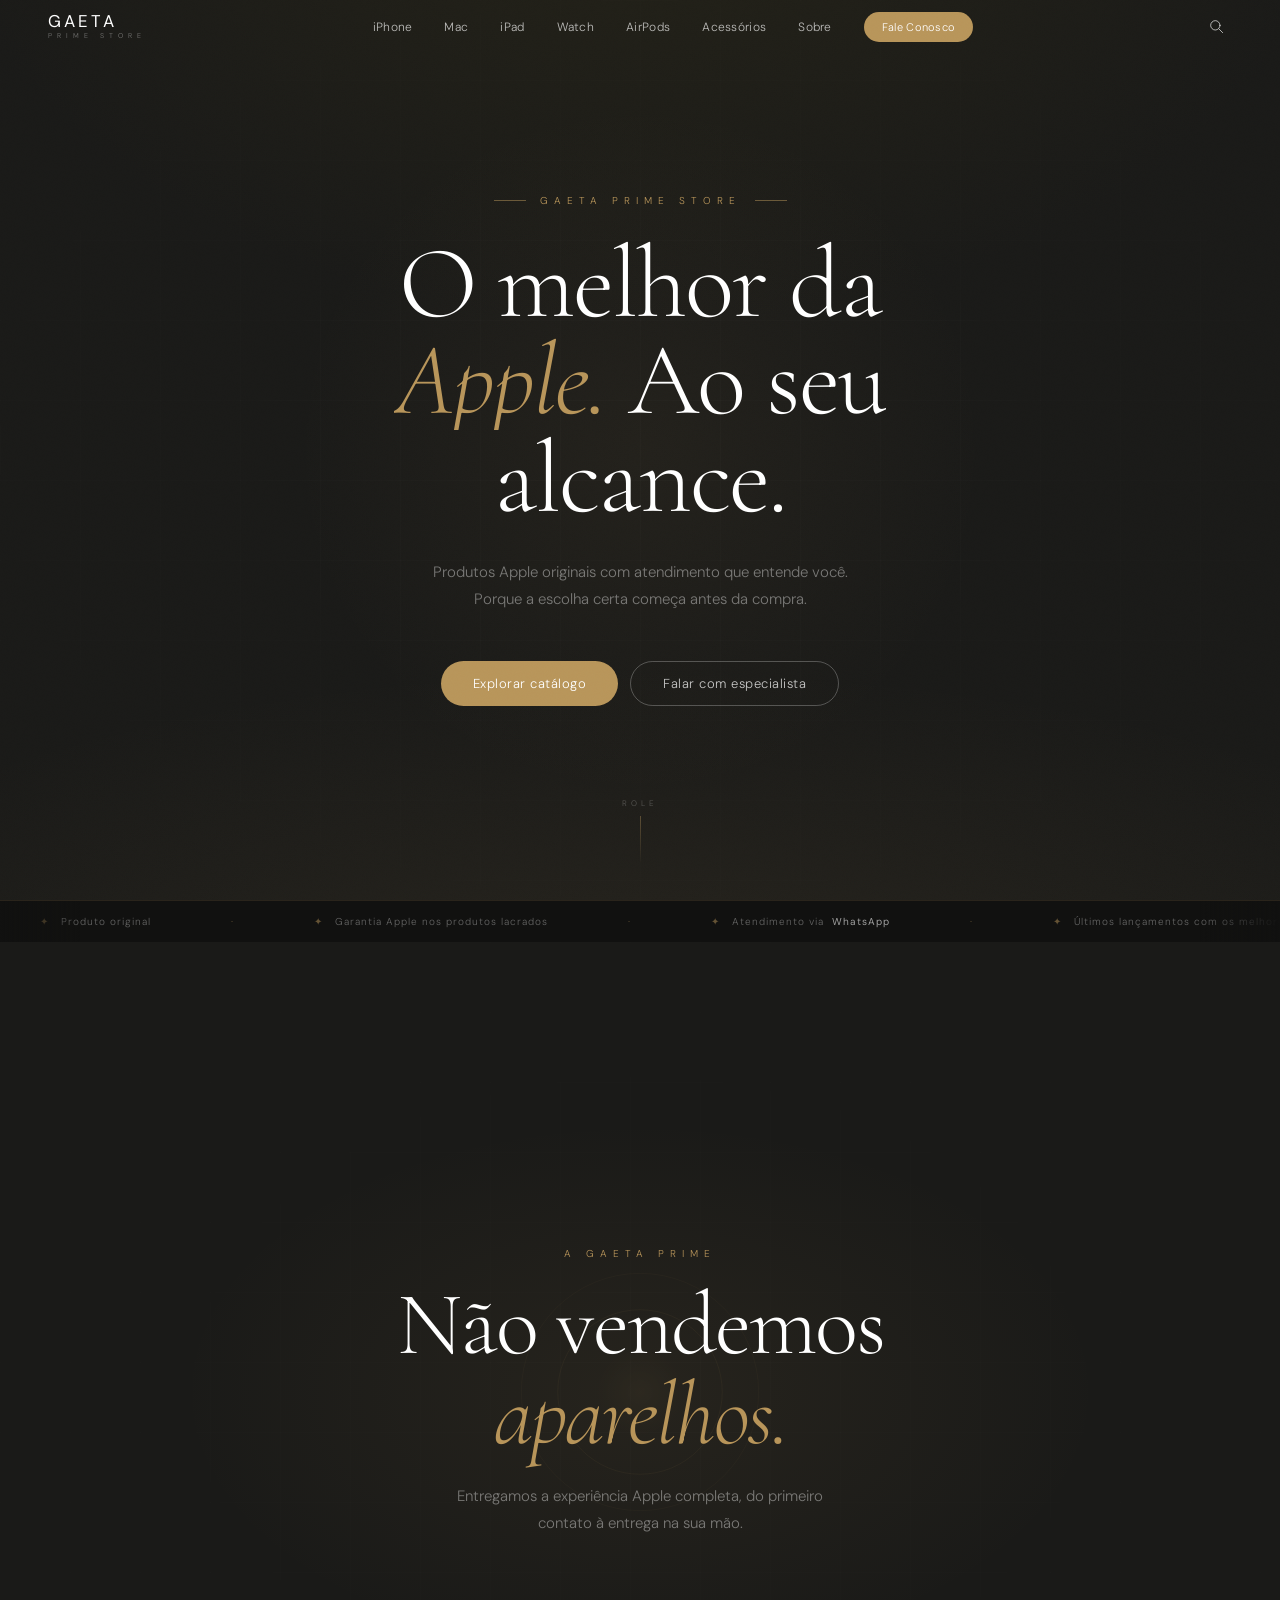
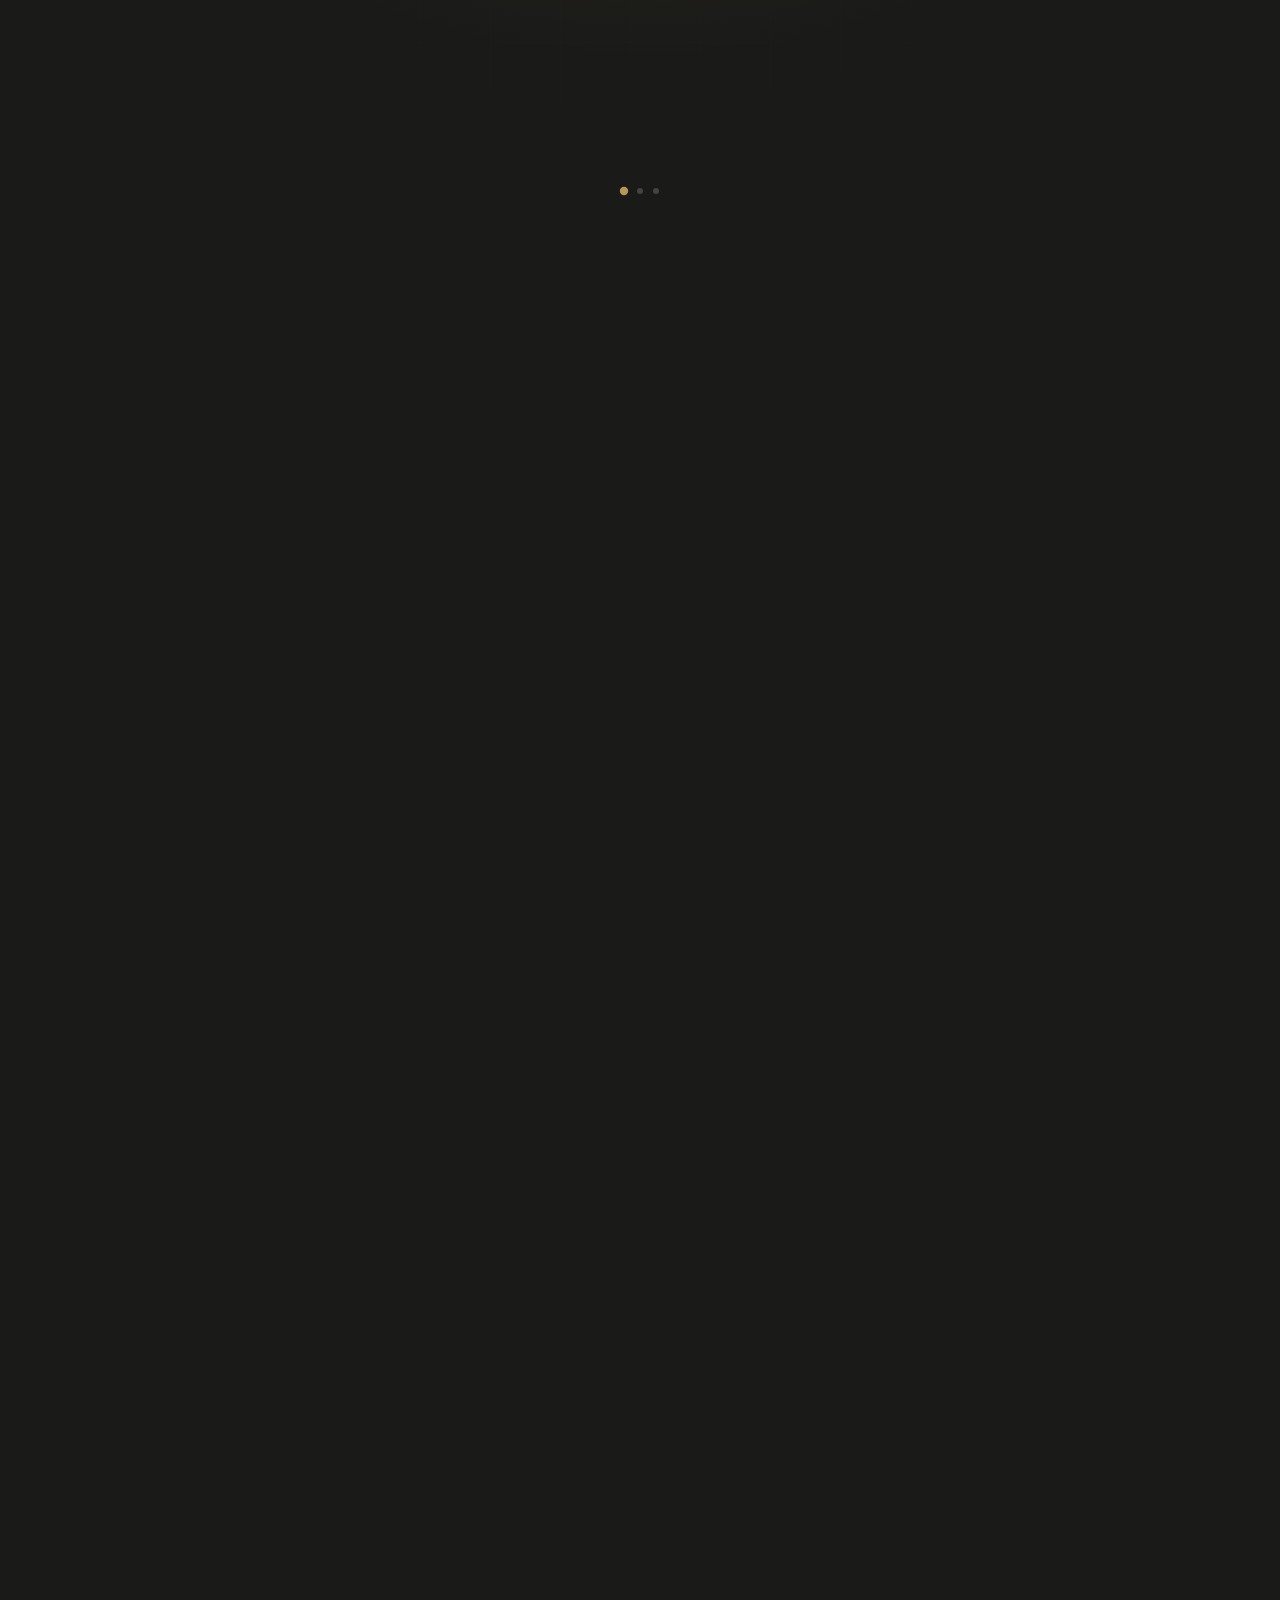
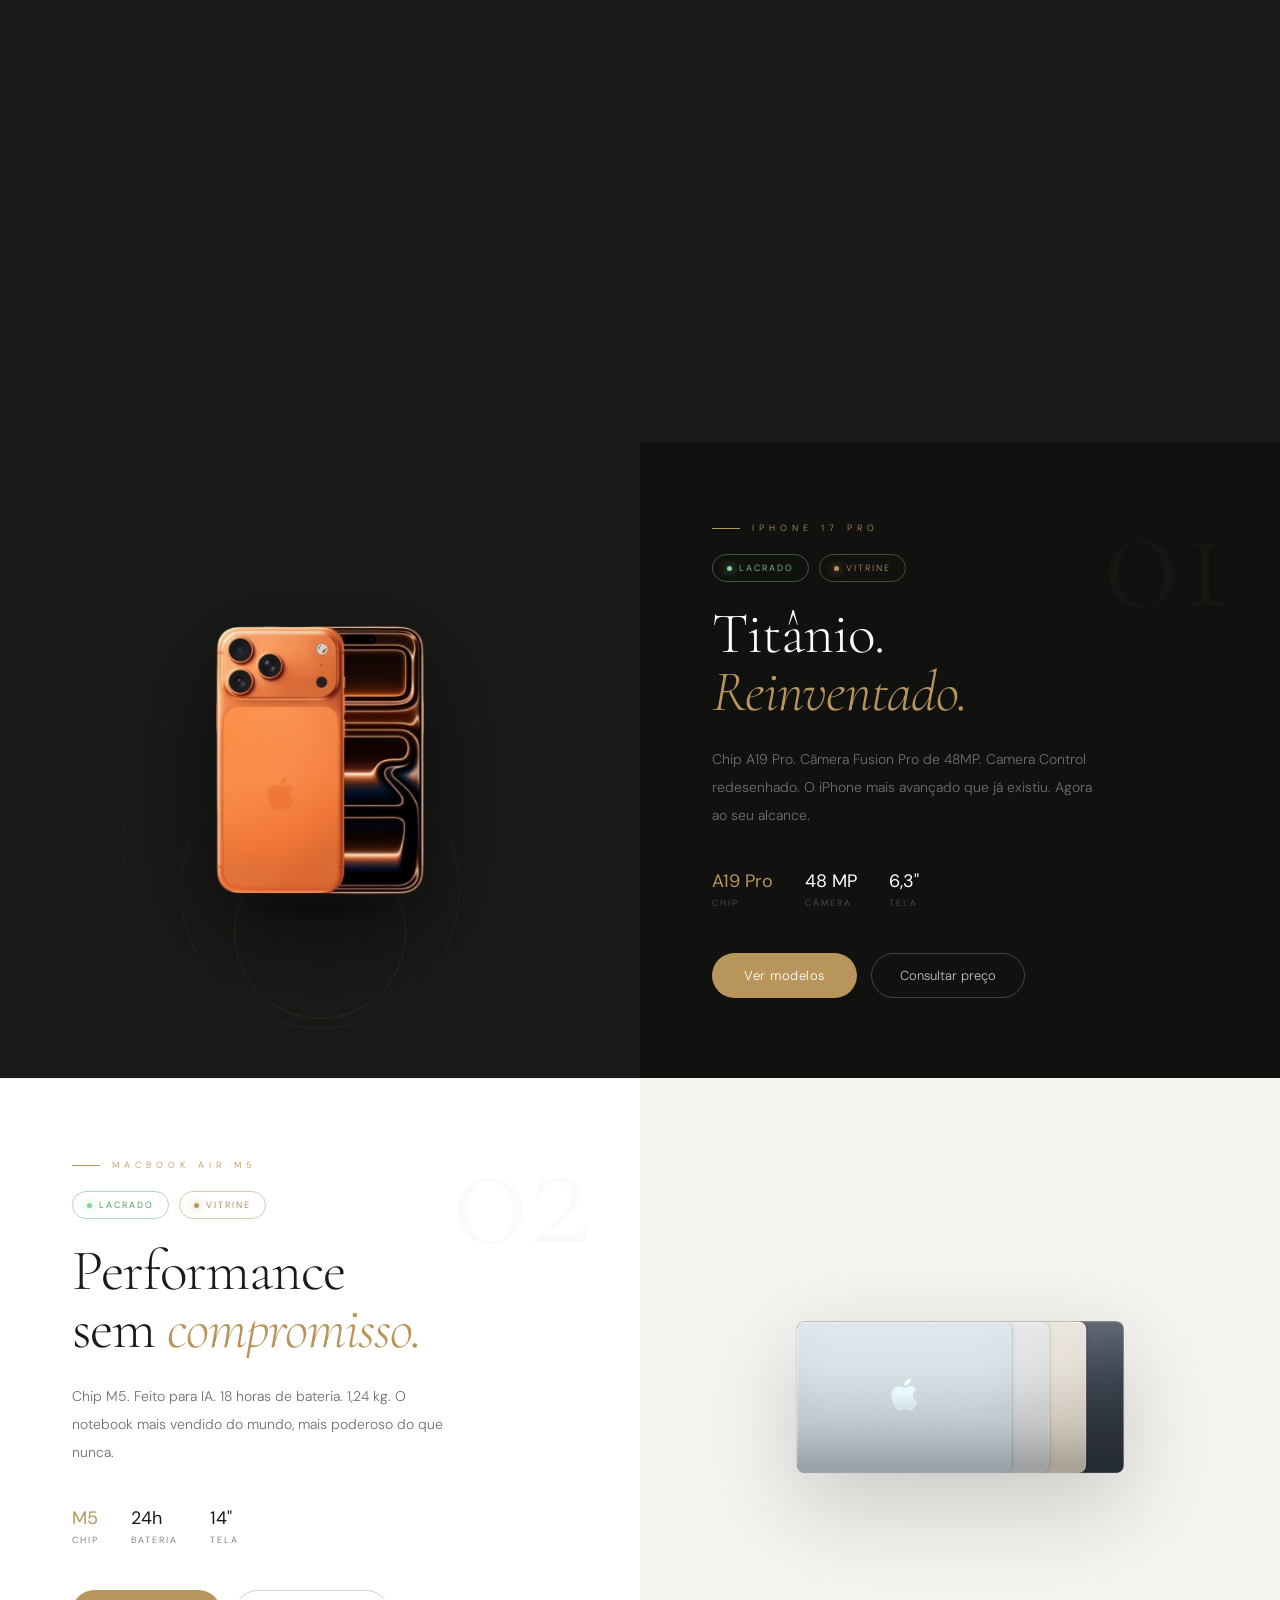
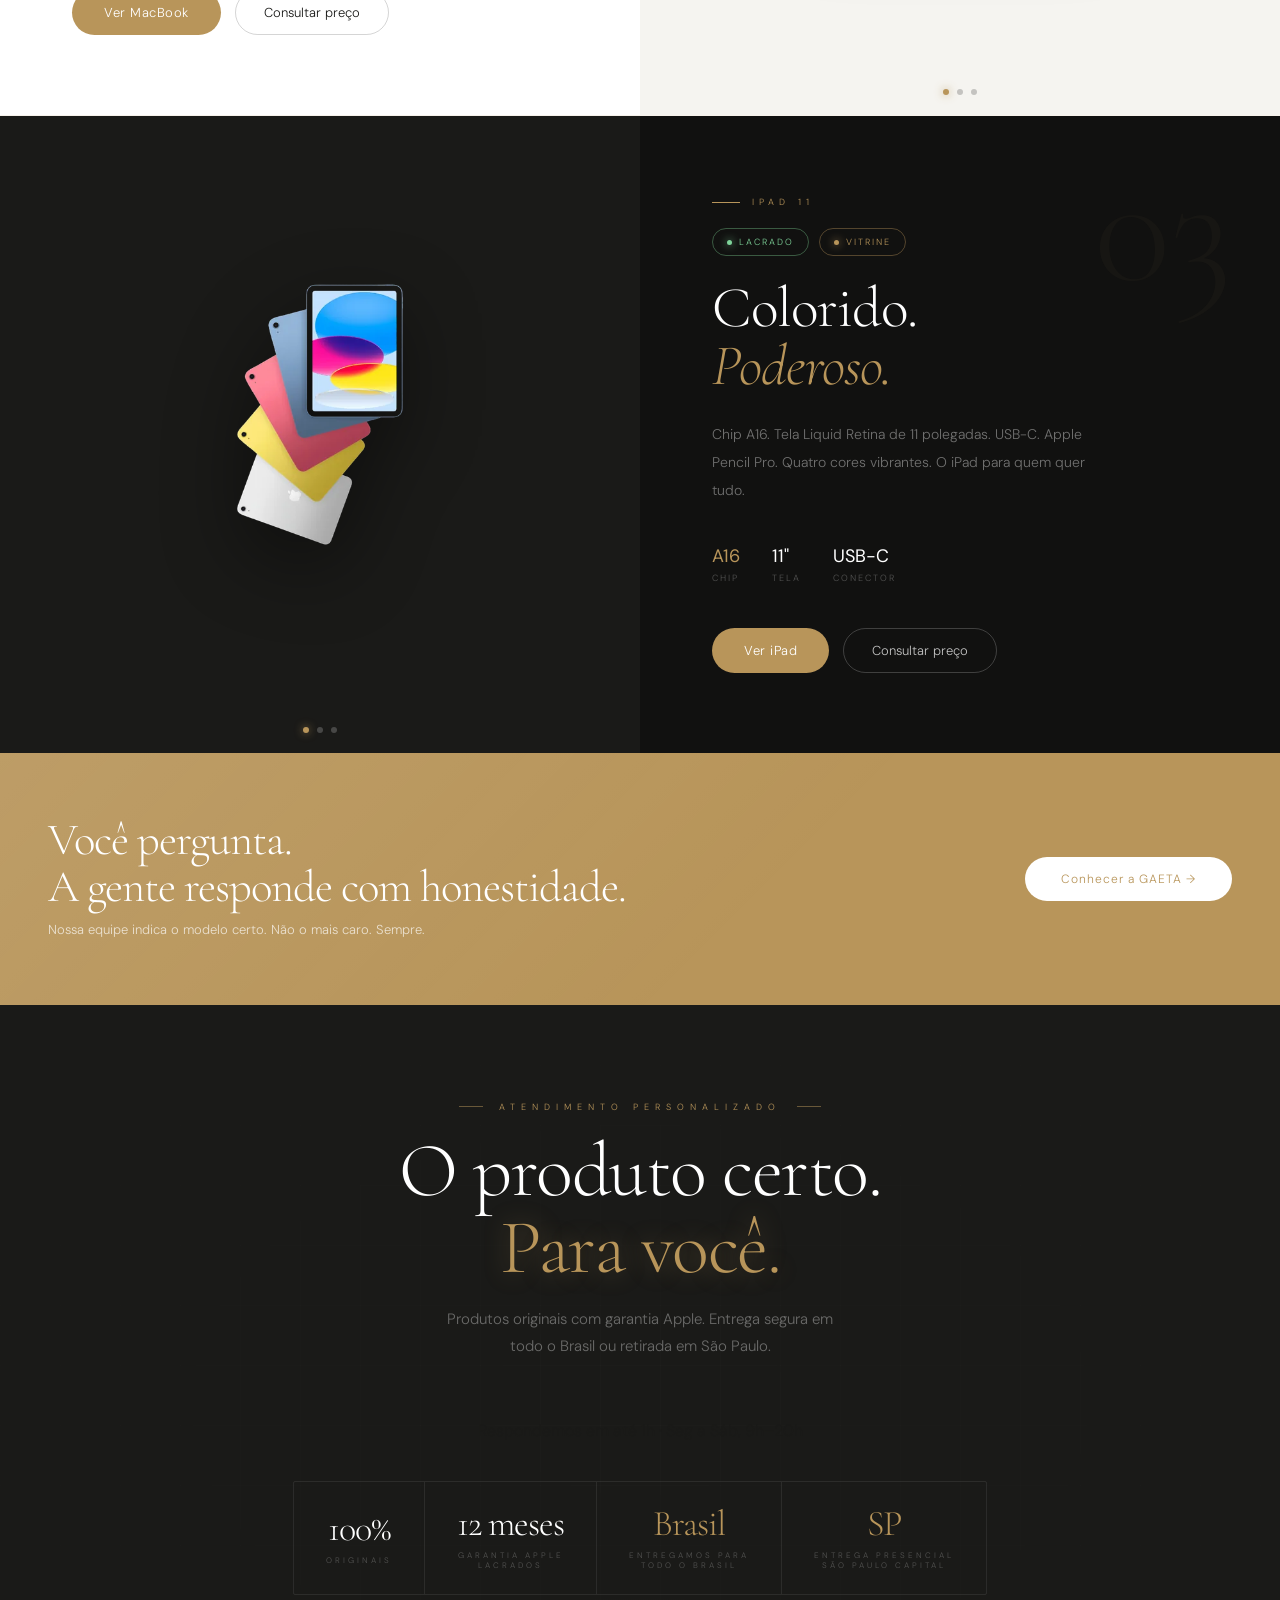
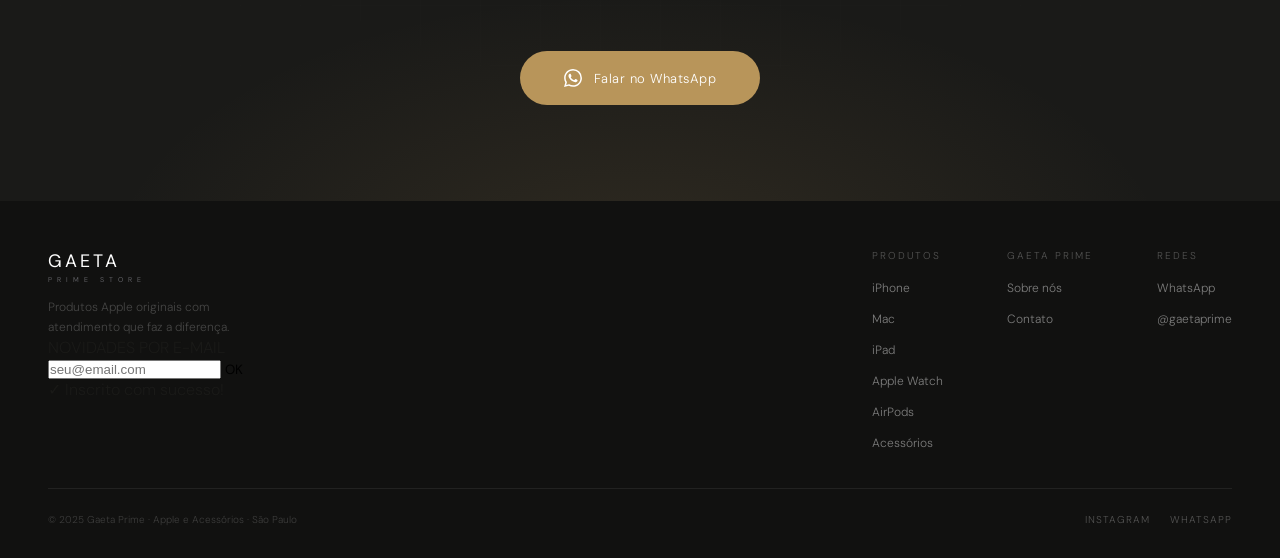
==== commit 1856809b: "Atualiza texto Quem Somos: garantia é da Apple a partir da ativação Co-Authored-By: Claude Sonnet 4." ====
--- a/index.html
+++ b/index.html
@@ -772,7 +772,7 @@
     <div class="pin-headline" data-pin="2">
       <span class="pin-eyebrow">CONFIANÇA</span>
       <h2 class="pin-h">O melhor da Apple.<br><em>Ao seu alcance.</em></h2>
-      <p class="pin-p">Garantia Apple, atendimento humano e as melhores condições do mercado.</p>
+      <p class="pin-p">Garantia oficial da Apple — contada a partir da ativação do aparelho, não da compra. Atendimento humano e as melhores condições do mercado.</p>
     </div>
 
     <div class="pin-dots">
